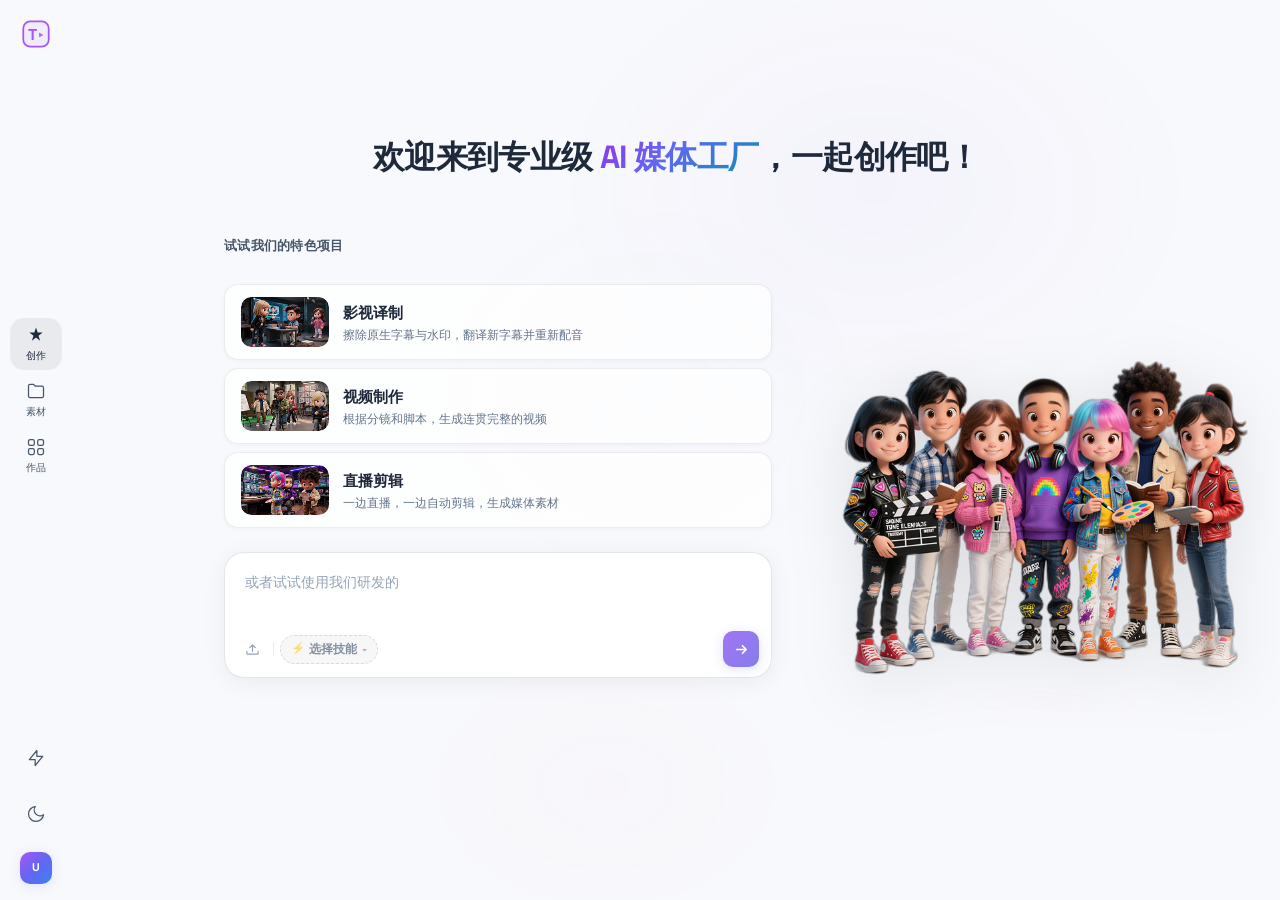
==== app/create.html @ a497aa46 "init: 从 model 仓库封存快照初始化 f1" ====
<!DOCTYPE html>
<html lang="zh-CN" data-theme="light">
<head>
    <meta charset="UTF-8">
    <meta name="viewport" content="width=device-width, initial-scale=1.0">
    <title>创作 — Tideo</title>
    <script>
    // 最早的阻塞脚本：防止主题切换时闪烁
    (function(){
        var t = localStorage.getItem('tideo_theme');
        if (t === 'dark') {
            document.documentElement.removeAttribute('data-theme');
        } else if (t === 'light' || (!t && window.matchMedia && window.matchMedia('(prefers-color-scheme: light)').matches)) {
            document.documentElement.setAttribute('data-theme', 'light');
        } else {
            // 无保存值且系统非亮色 → 暗色
            document.documentElement.removeAttribute('data-theme');
        }
    })();
    </script>
    <link rel="stylesheet" href="style.css">
    <link href="https://fonts.googleapis.com/css2?family=Space+Grotesk:wght@400;500;600;700&family=DM+Sans:wght@300;400;500;600;700&family=Inter:wght@300;400;500;600;700;800;900&family=JetBrains+Mono:wght@400;500&display=swap" rel="stylesheet">
    <style>
    /* ===== 亮色模式全面覆盖 ===== */

    /* ---- 全局基础 ---- */
    [data-theme="light"] body,
    [data-theme="light"] .creator-layout {
        background: #f8f9fc !important;
        color: #1e293b !important;
    }

    /* ---- 侧边栏 ---- */
    [data-theme="light"] .icon-sidebar {
        background: transparent !important;
        border-right: none !important;
        backdrop-filter: none !important;
    }
    [data-theme="light"] .icon-nav-item {
        color: #475569 !important;
    }
    [data-theme="light"] .icon-nav-item:hover {
        color: #1e293b !important;
        background: rgba(0,0,0,0.04) !important;
    }
    [data-theme="light"] .icon-nav-item.active {
        color: #1e293b !important;
        background: rgba(0,0,0,0.06) !important;
    }
    [data-theme="light"] .icon-nav-avatar {
        border-color: rgba(0,0,0,0.1) !important;
    }

    /* ---- 标题 & 文字 ---- */
    [data-theme="light"] .hero-title {
        color: #1e293b !important;
    }
    [data-theme="light"] .skill-list-label {
        color: #475569 !important;
    }
    [data-theme="light"] .skill-item-name {
        color: #1e293b !important;
    }
    [data-theme="light"] .skill-item-desc {
        color: #64748b !important;
    }
    [data-theme="light"] .skill-item-arrow {
        color: #94a3b8 !important;
    }

    /* ---- 技能卡片 ---- */
    [data-theme="light"] .skill-item {
        background: rgba(255,255,255,0.75) !important;
        border-color: rgba(0,0,0,0.07) !important;
        box-shadow: 0 1px 4px rgba(0,0,0,0.04) !important;
    }
    [data-theme="light"] .skill-item:hover {
        background: #fff !important;
        border-color: rgba(0,0,0,0.12) !important;
        box-shadow: 0 4px 16px rgba(0,0,0,0.06) !important;
    }

    /* ---- 输入框 ---- */
    [data-theme="light"] .input-box {
        background: rgba(255,255,255,0.92) !important;
        border-color: rgba(0,0,0,0.1) !important;
        box-shadow: 0 4px 24px rgba(0,0,0,0.06), inset 0 1px 0 rgba(255,255,255,0.8) !important;
    }
    [data-theme="light"] .input-box:focus-within {
        background: #fff !important;
        border-color: rgba(99,102,241,0.4) !important;
    }
    [data-theme="light"] .input-textarea,
    [data-theme="light"] .input-rich {
        color: #1e293b !important;
    }
    [data-theme="light"] .input-textarea::placeholder {
        color: #94a3b8 !important;
    }
    [data-theme="light"] .input-icon-btn {
        color: #94a3b8 !important;
    }
    [data-theme="light"] .input-icon-btn:hover {
        color: #475569 !important;
        background: rgba(0,0,0,0.04) !important;
    }
    [data-theme="light"] .toolbar-divider {
        background: rgba(0,0,0,0.08) !important;
    }

    /* ---- 附件标签 ---- */
    [data-theme="light"] .attach-tag {
        background: rgba(0,0,0,0.03) !important;
        border-color: rgba(0,0,0,0.08) !important;
        color: #475569 !important;
    }
    [data-theme="light"] .attach-tag-meta {
        color: #94a3b8 !important;
    }

    /* ---- 胶囊配置 ---- */
    [data-theme="light"] .cfg-capsule {
        background: rgba(0,0,0,0.03) !important;
        border-color: rgba(0,0,0,0.08) !important;
        color: #64748b !important;
    }
    [data-theme="light"] .cfg-capsule:hover {
        color: #1e293b !important;
        background: rgba(0,0,0,0.05) !important;
        border-color: rgba(0,0,0,0.15) !important;
    }

    /* ---- 下拉菜单 ---- */
    [data-theme="light"] .cfg-dropdown,
    [data-theme="light"] .pd-menu,
    [data-theme="light"] .skill-picker-drop {
        background: rgba(255,255,255,0.97) !important;
        border-color: rgba(0,0,0,0.1) !important;
        box-shadow: 0 8px 28px rgba(0,0,0,0.1) !important;
    }
    [data-theme="light"] .cfg-drop-item,
    [data-theme="light"] .pd-menu-item,
    [data-theme="light"] .skill-picker-item {
        color: #475569 !important;
    }
    [data-theme="light"] .cfg-drop-item:hover,
    [data-theme="light"] .pd-menu-item:hover,
    [data-theme="light"] .skill-picker-item:hover {
        color: #1e293b !important;
        background: rgba(0,0,0,0.04) !important;
    }
    [data-theme="light"] .skill-picker-divider {
        background: rgba(0,0,0,0.06) !important;
    }
    [data-theme="light"] .skill-picker-label {
        color: #94a3b8 !important;
    }

    /* ---- 技能标签占位 ---- */
    [data-theme="light"] .skill-tag--placeholder {
        background: rgba(0,0,0,0.03) !important;
        border-color: rgba(0,0,0,0.12) !important;
        color: #64748b !important;
    }
    [data-theme="light"] .skill-tag--placeholder:hover {
        background: rgba(0,0,0,0.05) !important;
        color: #475569 !important;
    }
    [data-theme="light"] .skill-tag-divider {
        background: rgba(0,0,0,0.08) !important;
    }

    /* ---- 角色热区名牌 ---- */
    [data-theme="light"] .crew-hotspot-label {
        background: rgba(255,255,255,0.95) !important;
        border-color: rgba(0,0,0,0.08) !important;
        box-shadow: 0 6px 20px rgba(0,0,0,0.1) !important;
    }
    [data-theme="light"] .crew-hotspot-name {
        color: #1e293b !important;
    }
    [data-theme="light"] .crew-hotspot-role {
        color: #64748b !important;
    }
    [data-theme="light"] .crew-hotspot:hover {
        background: transparent !important;
        box-shadow: none !important;
    }

    /* ---- 角色详情面板 ---- */
    [data-theme="light"] .char-detail-overlay {
        background: rgba(0,0,0,0.2) !important;
    }
    [data-theme="light"] .char-detail-panel {
        background: rgba(255,255,255,0.98) !important;
        border-color: rgba(0,0,0,0.08) !important;
        box-shadow: 0 32px 80px rgba(0,0,0,0.12) !important;
    }
    [data-theme="light"] .char-detail-name {
        color: #1e293b !important;
    }
    [data-theme="light"] .char-detail-motto {
        color: #64748b !important;
    }
    [data-theme="light"] .char-detail-section-title {
        color: #94a3b8 !important;
    }
    [data-theme="light"] .char-detail-text {
        color: #475569 !important;
    }
    [data-theme="light"] .char-detail-close {
        border-color: rgba(0,0,0,0.08) !important;
        background: rgba(0,0,0,0.04) !important;
        color: #64748b !important;
    }
    [data-theme="light"] .char-detail-close:hover {
        background: rgba(0,0,0,0.08) !important;
        color: #1e293b !important;
    }
    [data-theme="light"] .char-detail-divider {
        background: rgba(0,0,0,0.06) !important;
    }
    [data-theme="light"] .char-detail-avatar {
        border-color: rgba(0,0,0,0.08) !important;
    }
    [data-theme="light"] .char-skill-tag {
        border-color: rgba(0,0,0,0.08) !important;
        background: rgba(0,0,0,0.03) !important;
        color: #475569 !important;
    }

    /* ---- 用户下拉 ---- */
    [data-theme="light"] .user-dropdown {
        background: rgba(255,255,255,0.97) !important;
        border-color: rgba(0,0,0,0.08) !important;
        box-shadow: 0 12px 40px rgba(0,0,0,0.1) !important;
    }
    [data-theme="light"] .user-dropdown-name {
        color: #1e293b !important;
    }
    [data-theme="light"] .user-dropdown-hint {
        color: #94a3b8 !important;
    }
    [data-theme="light"] .user-dropdown-divider {
        background: rgba(0,0,0,0.06) !important;
    }
    [data-theme="light"] .user-dropdown-item {
        color: #64748b !important;
    }
    [data-theme="light"] .user-dropdown-item:hover {
        color: #1e293b !important;
        background: rgba(0,0,0,0.04) !important;
    }

    /* ---- "或者试试" 提示文字 ---- */
    [data-theme="light"] .home-left > div:not(.skill-list):not(.home-input-wrap):not(.skill-list-label) {
        color: #64748b !important;
    }

    /* ---- 滚动条 ---- */
    [data-theme="light"] .home-left::-webkit-scrollbar-thumb {
        background: rgba(0,0,0,0.08) !important;
    }

    /* ---- nudge toast ---- */
    [data-theme="light"] .nudge-toast-text {
        color: #1e293b !important;
    }

    /* ---- 输入框 placeholder ---- */
    [data-theme="light"] .input-rich:empty::before {
        color: #94a3b8 !important;
    }

    /* ---- 选择技能按钮 / 配置胶囊箭头 ---- */
    [data-theme="light"] .cfg-arrow {
        color: #94a3b8 !important;
    }

    /* ---- 底部 "选择技能" 按钮样式 ---- */
    [data-theme="light"] .select-skill-btn,
    [data-theme="light"] [class*="select-skill"] {
        color: #475569 !important;
        border-color: rgba(0,0,0,0.1) !important;
    }
    /* ===== create.html v4 — 居中标题 + 左右布局 ===== */

    .create-home {
        display: flex;
        flex-direction: column;
        min-height: 100vh;
        overflow: hidden;
        position: relative;
    }

    /* 氛围光 */
    .create-home::before {
        content: '';
        position: fixed;
        top: -10%; right: 0%;
        width: 900px; height: 800px;
        background:
            radial-gradient(ellipse 60% 50% at 55% 35%, rgba(124,58,237,0.04) 0%, transparent 60%),
            radial-gradient(ellipse 45% 45% at 30% 60%, rgba(59,130,246,0.03) 0%, transparent 55%);
        pointer-events: none; z-index: 0;
    }
    .create-home::after {
        content: '';
        position: fixed;
        bottom: -15%; left: 20%;
        width: 700px; height: 500px;
        background: radial-gradient(ellipse 50% 50% at 50% 50%, rgba(236,72,153,0.02) 0%, transparent 55%);
        pointer-events: none; z-index: 0;
    }

    /* ==================== 顶部居中标题 ==================== */
    .home-hero-top {
        text-align: center;
        padding: 0 40px;
        position: relative;
        z-index: 1;
        display: flex;
        align-items: flex-end;
        flex: 0.65;
        max-width: 1200px;
        margin: 0 auto;
        width: 100%;
    }
    .hero-title {
        font-size: 2rem;
        font-weight: 800;
        color: var(--text-primary);
        line-height: 1.35;
        letter-spacing: -0.02em;
        margin-bottom: 48px;
        width: 100%;
    }
    .hero-title .gradient-word {
        background: linear-gradient(135deg, #c084fc 0%, #818cf8 40%, #22d3ee 100%);
        -webkit-background-clip: text;
        -webkit-text-fill-color: transparent;
        background-clip: text;
    }

    /* ==================== 下方左右分栏 ==================== */
    .home-body {
        display: flex;
        flex-shrink: 0;
        min-height: 0;
        position: relative;
        z-index: 1;
        align-items: center;
        max-width: 1200px;
        margin: 0 auto;
        width: 100%;
    }

    /* ==================== 左侧 ==================== */
    .home-left {
        width: 720px;
        height: 550px;
        flex-shrink: 0;
        display: flex;
        flex-direction: column;
        align-self: center;
        gap: 16px;
        padding: 8px 24px 0 148px;
        position: relative;
        z-index: 2;
        overflow: visible;
    }
    .home-left::-webkit-scrollbar { width: 3px; }
    .home-left::-webkit-scrollbar-thumb { background: rgba(255,255,255,0.04); border-radius: 2px; }

    .skill-list-label {
        font-size: 0.82rem;
        font-weight: 600;
        color: var(--text-secondary);
        margin-bottom: 12px;
        letter-spacing: 0.02em;
    }

    .skill-list {
        display: flex;
        flex-direction: column;
        gap: 8px;
        margin-bottom: 0;
    }

    .skill-item {
        display: flex;
        align-items: center;
        gap: 14px;
        padding: 12px 16px;
        border-radius: 14px;
        background: rgba(255,255,255,0.02);
        border: 1px solid rgba(255,255,255,0.06);
        cursor: pointer;
        transition: all 0.3s cubic-bezier(.4,0,.2,1);
        position: relative;
        overflow: hidden;
    }
    .skill-item::before {
        content: '';
        position: absolute; inset: 0;
        opacity: 0; transition: opacity 0.3s;
        pointer-events: none;
    }
    .skill-item--translate::before { background: radial-gradient(ellipse 80% 70% at 0% 50%, rgba(16,185,129,0.06) 0%, transparent 70%); }
    .skill-item--livestream::before { background: radial-gradient(ellipse 80% 70% at 0% 50%, rgba(249,115,22,0.06) 0%, transparent 70%); }
    .skill-item--generate::before { background: radial-gradient(ellipse 80% 70% at 0% 50%, rgba(168,85,247,0.06) 0%, transparent 70%); }
    .skill-item:hover::before { opacity: 1; }
    .skill-item:hover {
        border-color: rgba(255,255,255,0.12);
        transform: translateX(3px);
        box-shadow: 0 2px 16px rgba(0,0,0,0.12);
    }
    .skill-item--translate:hover { border-color: rgba(16,185,129,0.2); }
    .skill-item--livestream:hover { border-color: rgba(249,115,22,0.2); }
    .skill-item--generate:hover { border-color: rgba(168,85,247,0.2); }
    .skill-item.active { border-color: rgba(99,102,241,0.25); background: rgba(255,255,255,0.04); }
    .skill-item--translate.active { border-color: rgba(16,185,129,0.3); background: rgba(16,185,129,0.03); }
    .skill-item--livestream.active { border-color: rgba(249,115,22,0.3); background: rgba(249,115,22,0.03); }
    .skill-item--generate.active { border-color: rgba(168,85,247,0.3); background: rgba(168,85,247,0.03); }

    .skill-icon-box {
        width: 88px; height: 50px;
        border-radius: 10px;
        display: flex; align-items: center; justify-content: center;
        flex-shrink: 0;
        overflow: hidden;
        position: relative;
    }
    .skill-icon-box img {
        width: 100%; height: 100%;
        object-fit: cover;
        border-radius: 10px;
        transition: transform 0.4s cubic-bezier(.4,0,.2,1);
    }
    .skill-item:hover .skill-icon-box img { transform: scale(1.05); }
    .skill-item--translate .skill-icon-box { background: rgba(16,185,129,0.1); }
    .skill-item--generate .skill-icon-box { background: rgba(168,85,247,0.1); }
    .skill-item--livestream .skill-icon-box { background: rgba(249,115,22,0.1); }

    .skill-item-info { flex: 1; min-width: 0; }
    .skill-item-name {
        font-size: 0.95rem;
        font-weight: 700;
        color: var(--text-primary);
        margin-bottom: 3px;
    }
    .skill-item-desc {
        font-size: 0.72rem;
        color: var(--text-muted);
        line-height: 1.4;
    }
    .skill-item-arrow {
        flex-shrink: 0;
        color: var(--text-faint);
        opacity: 0;
        transform: translateX(-4px);
        transition: all 0.25s;
    }
    .skill-item:hover .skill-item-arrow { opacity: 0.5; transform: translateX(0); }

    /* 输入区域 */
    .home-input-wrap {
        width: 100%;
        margin-top: 8px;
    }

    .input-box {
        background: rgba(255,255,255,0.035);
        border: 1.5px solid rgba(255,255,255,0.10);
        border-radius: 20px;
        transition: all 0.35s;
        position: relative;
        box-shadow: 0 6px 32px rgba(0,0,0,0.18), inset 0 1px 0 rgba(255,255,255,0.05);
    }
    .input-box::before {
        content: '';
        position: absolute;
        top: -1px; left: 15%; right: 15%;
        height: 1px;
        background: linear-gradient(90deg, transparent, rgba(99,102,241,0.3), transparent);
        opacity: 0; transition: opacity 0.4s;
        pointer-events: none; z-index: 2;
    }
    .input-box:focus-within::before { opacity: 1; }
    .input-box:focus-within {
        border-color: rgba(99,102,241,0.25);
        box-shadow: 0 0 0 3px rgba(99,102,241,0.04), 0 8px 32px rgba(99,102,241,0.06);
        background: rgba(255,255,255,0.035);
    }

    .attach-bar { padding: 10px 14px 0; }
    .attach-bar:empty { display: none; }
    .attach-tag {
        display: inline-flex; align-items: center; gap: 6px;
        padding: 5px 10px;
        background: rgba(255,255,255,0.04);
        border: 1px solid rgba(255,255,255,0.08);
        border-radius: 8px;
        font-size: 0.75rem; color: var(--text-secondary);
    }
    .attach-tag-icon { flex-shrink: 0; font-size: 0.8rem; }
    .attach-tag-name { font-weight: 500; white-space: nowrap; overflow: hidden; text-overflow: ellipsis; max-width: 140px; }
    .attach-tag-meta { font-size: 0.62rem; color: var(--text-faint); font-family: 'JetBrains Mono', monospace; }
    .attach-tag-remove {
        display: flex; align-items: center; justify-content: center;
        width: 16px; height: 16px; border-radius: 4px;
        border: none; background: none; color: var(--text-faint); cursor: pointer; transition: all 0.15s;
    }
    .attach-tag-remove:hover { color: #ef4444; background: rgba(239,68,68,0.1); }
    .attach-guide {
        display: flex; align-items: center; gap: 8px;
        padding: 7px 12px; border-radius: 10px;
        font-size: 0.75rem; font-weight: 500;
        cursor: pointer; transition: all 0.2s;
        animation: guideSlideIn 0.35s cubic-bezier(.4,0,.2,1);
        border: 1.5px dashed; user-select: none;
    }
    @keyframes guideSlideIn {
        0% { opacity: 0; transform: translateY(-4px) scale(0.97); }
        100% { opacity: 1; transform: translateY(0) scale(1); }
    }
    .attach-guide-icon { font-size: 0.85rem; }
    .attach-guide-text { line-height: 1; }
    .attach-guide-arrow { margin-left: auto; opacity: 0.4; font-size: 0.6rem; transition: transform 0.2s, opacity 0.2s; }
    .attach-guide:hover .attach-guide-arrow { opacity: 0.7; transform: translateX(2px); }
    .attach-guide--translate { background: rgba(16,185,129,0.06); border-color: rgba(16,185,129,0.25); color: #34d399; }
    .attach-guide--translate:hover { background: rgba(16,185,129,0.12); }
    .attach-guide--livestream { background: rgba(249,115,22,0.06); border-color: rgba(249,115,22,0.25); color: #fb923c; }
    .attach-guide--livestream:hover { background: rgba(249,115,22,0.12); }

    .input-textarea {
        width: 100%;
        min-height: 72px; max-height: 140px;
        padding: 16px 20px 8px;
        background: transparent; border: none;
        color: var(--text-primary);
        font-size: 0.9rem; font-family: inherit;
        outline: none; resize: none; line-height: 1.6;
    }
    .input-textarea::placeholder { color: var(--text-faint); }

    /* contenteditable 富文本输入区 */
    .input-rich {
        width: 100%;
        min-height: 72px; max-height: 140px;
        padding: 16px 20px 8px;
        background: transparent; border: none;
        color: var(--text-primary);
        font-size: 0.9rem; font-family: inherit;
        outline: none; line-height: 1.85;
        overflow-y: auto; overflow-x: hidden;
        white-space: pre-wrap; word-break: break-word;
        cursor: text;
    }
    .input-rich:empty::before {
        content: attr(data-placeholder);
        color: var(--text-faint);
        pointer-events: none;
    }
    /* 模板已渲染时隐藏 placeholder */
    .input-rich.has-template:empty::before { content: none; }

    /* 内联下拉胶囊 */
    .prompt-drop {
        display: inline-flex; align-items: center; gap: 3px;
        padding: 2px 10px; margin: 0 2px;
        font-size: 0.85rem; font-weight: 600;
        color: #c4b5fd; background: rgba(139,92,246,0.14);
        border: 1px solid rgba(139,92,246,0.25);
        border-radius: 100px; cursor: pointer;
        user-select: none; vertical-align: baseline;
        transition: all 0.2s; position: relative;
        line-height: 1.6;
        font-family: inherit;
    }
    .prompt-drop:hover {
        background: rgba(139,92,246,0.22);
        border-color: rgba(139,92,246,0.4);
        color: #ddd6fe;
    }
    .prompt-drop .pd-arrow {
        font-size: 0.5rem; opacity: 0.6;
        transition: transform 0.2s;
    }
    .prompt-drop.open .pd-arrow { transform: rotate(180deg); }

    /* ---- 可编辑占位符块 ---- */
    .prompt-editable {
        display: inline-block; min-width: 80px; max-width: 260px;
        padding: 2px 8px; margin: 0 2px;
        border-bottom: 1.5px dashed rgba(255,255,255,0.25);
        color: var(--text-primary, #fff); font-weight: 500;
        outline: none; transition: border-color 0.2s;
    }
    .prompt-editable:empty::before {
        content: attr(data-placeholder);
        color: rgba(255,255,255,0.3); font-weight: 400; pointer-events: none;
    }
    .prompt-editable:focus { border-bottom-color: rgba(168,85,247,0.6); }
    .prompt-editable[data-theme="translate"]:focus { border-bottom-color: rgba(16,185,129,0.6); }
    .prompt-editable[data-theme="livestream"]:focus { border-bottom-color: rgba(249,115,22,0.6); }
    .prompt-editable[data-theme="generate"]:focus { border-bottom-color: rgba(168,85,247,0.6); }
    [data-theme="light"] .prompt-editable { border-bottom-color: rgba(0,0,0,0.15); color: var(--text-primary); }
    [data-theme="light"] .prompt-editable:empty::before { color: rgba(0,0,0,0.3); }
    [data-theme="light"] .prompt-editable:focus { border-bottom-color: rgba(168,85,247,0.5); }
    [data-theme="light"] .prompt-editable[data-theme="translate"]:focus { border-bottom-color: rgba(16,185,129,0.5); }
    [data-theme="light"] .prompt-editable[data-theme="generate"]:focus { border-bottom-color: rgba(168,85,247,0.5); }

    /* 按 skill 主题色区分 */
    .prompt-drop[data-theme="translate"] { color: #6ee7b7; background: rgba(16,185,129,0.14); border-color: rgba(16,185,129,0.3); }
    .prompt-drop[data-theme="translate"]:hover { background: rgba(16,185,129,0.22); border-color: rgba(16,185,129,0.45); color: #a7f3d0; }
    .prompt-drop[data-theme="livestream"] { color: #fdba74; background: rgba(249,115,22,0.14); border-color: rgba(249,115,22,0.3); }
    .prompt-drop[data-theme="livestream"]:hover { background: rgba(249,115,22,0.22); border-color: rgba(249,115,22,0.45); color: #fed7aa; }
    .prompt-drop[data-theme="generate"] { color: #d8b4fe; background: rgba(168,85,247,0.14); border-color: rgba(168,85,247,0.3); }
    .prompt-drop[data-theme="generate"]:hover { background: rgba(168,85,247,0.22); border-color: rgba(168,85,247,0.45); color: #e9d5ff; }
    .prompt-drop[data-theme="erase"] { color: #67e8f9; background: rgba(6,182,212,0.14); border-color: rgba(6,182,212,0.3); }
    .prompt-drop[data-theme="erase"]:hover { background: rgba(6,182,212,0.22); border-color: rgba(6,182,212,0.45); color: #a5f3fc; }
    .prompt-drop[data-theme="subtitle"] { color: #7dd3fc; background: rgba(56,189,248,0.14); border-color: rgba(56,189,248,0.3); }
    .prompt-drop[data-theme="subtitle"]:hover { background: rgba(56,189,248,0.22); border-color: rgba(56,189,248,0.45); color: #bae6fd; }
    .prompt-drop[data-theme="voiceover"] { color: #a5b4fc; background: rgba(99,102,241,0.14); border-color: rgba(99,102,241,0.3); }
    .prompt-drop[data-theme="voiceover"]:hover { background: rgba(99,102,241,0.22); border-color: rgba(99,102,241,0.45); color: #c7d2fe; }

    /* 内联下拉菜单 — fixed 定位，不受父级 overflow 裁剪 */
    .pd-menu {
        position: fixed;
        min-width: 100px; background: rgba(15,15,26,0.96);
        backdrop-filter: blur(20px); border: 1px solid rgba(255,255,255,0.1);
        border-radius: 10px; padding: 4px;
        box-shadow: 0 8px 28px rgba(0,0,0,0.45);
        z-index: 9999; opacity: 0; visibility: hidden;
        transition: all 0.2s cubic-bezier(.4,0,.2,1);
        white-space: nowrap;
    }
    .pd-menu.show { opacity: 1; visibility: visible; }
    .pd-menu-item {
        display: block; width: 100%; padding: 5px 12px;
        font-size: 0.72rem; font-weight: 500; color: var(--text-muted);
        background: none; border: none; border-radius: 6px;
        cursor: pointer; transition: all 0.12s; text-align: left;
        font-family: inherit;
    }
    .pd-menu-item:hover { color: var(--text-primary); background: rgba(255,255,255,0.06); }
    .pd-menu-item.selected { color: #a78bfa; background: rgba(99,102,241,0.08); }

    .input-toolbar {
        display: flex; align-items: center; gap: 4px;
        padding: 6px 12px 10px;
    }
    .input-left { display: flex; align-items: center; gap: 2px; flex-shrink: 0; }
    .toolbar-divider { width: 1px; height: 14px; background: rgba(255,255,255,0.08); flex-shrink: 0; }
    .toolbar-center { flex: 1; min-width: 0; }
    .input-submit-wrap { flex-shrink: 0; margin-left: auto; }
    .input-icon-btn {
        display: flex; align-items: center; justify-content: center;
        width: 30px; height: 30px; border-radius: 8px;
        border: none; background: transparent;
        color: var(--text-faint); cursor: pointer; transition: all 0.2s;
    }
    .input-icon-btn:hover { color: var(--text-secondary); background: rgba(255,255,255,0.06); }
    .input-submit-btn {
        display: flex; align-items: center; justify-content: center;
        width: 36px; height: 36px; margin-left: auto;
        border-radius: 10px; border: none;
        background: linear-gradient(135deg, rgba(124,58,237,0.7), rgba(79,70,229,0.7));
        color: #fff; cursor: pointer; transition: all 0.3s cubic-bezier(.4,0,.2,1);
    }
    .input-submit-btn:hover {
        background: linear-gradient(135deg, rgba(124,58,237,0.9), rgba(79,70,229,0.9));
        transform: translateY(-1px);
        box-shadow: 0 4px 16px rgba(124,58,237,0.3);
    }
    .input-submit-btn:disabled { opacity: 0.3; cursor: not-allowed; transform: none !important; }

    /* Config capsules */
    .config-bar { display: flex; flex-wrap: nowrap; align-items: center; gap: 4px; position: relative; overflow: visible; }
    .config-bar:empty { display: none; }
    .cfg-capsule {
        position: relative; display: inline-flex; align-items: center; gap: 3px;
        padding: 3px 8px; font-size: 0.65rem; font-weight: 500;
        color: var(--text-muted); background: rgba(255,255,255,0.04);
        border: 1px solid rgba(255,255,255,0.07); border-radius: 100px;
        cursor: pointer; transition: all 0.2s; font-family: inherit; user-select: none;
    }
    .cfg-capsule:hover { color: var(--text-primary); border-color: rgba(255,255,255,0.16); background: rgba(255,255,255,0.06); }
    .cfg-capsule.modified { border-color: rgba(99,102,241,0.3); color: var(--text-primary); background: rgba(99,102,241,0.06); }
    .cfg-capsule.modified[data-theme="translate"] { border-color: rgba(16,185,129,0.3); background: rgba(16,185,129,0.06); color: #34d399; }
    .cfg-capsule.modified[data-theme="livestream"] { border-color: rgba(249,115,22,0.3); background: rgba(249,115,22,0.06); color: #fb923c; }
    .cfg-capsule.modified[data-theme="generate"] { border-color: rgba(168,85,247,0.3); background: rgba(168,85,247,0.06); color: #c084fc; }
    .cfg-value { font-weight: 600; }
    .cfg-arrow { font-size: 0.45rem; opacity: 0.45; transition: transform 0.2s; }
    .cfg-capsule.open .cfg-arrow { transform: rotate(180deg); }
    .cfg-dropdown {
        position: absolute; bottom: calc(100% + 5px); left: 50%; transform: translateX(-50%);
        min-width: 90px; background: rgba(15,15,26,0.96);
        backdrop-filter: blur(20px); border: 1px solid rgba(255,255,255,0.1);
        border-radius: 10px; padding: 4px;
        box-shadow: 0 8px 28px rgba(0,0,0,0.4); z-index: 100;
        opacity: 0; visibility: hidden; transition: all 0.2s cubic-bezier(.4,0,.2,1);
    }
    .cfg-dropdown.show { opacity: 1; visibility: visible; transform: translateX(-50%) translateY(0); }
    .cfg-drop-item {
        display: block; width: 100%; padding: 5px 10px;
        font-size: 0.65rem; font-weight: 500; color: var(--text-muted);
        background: none; border: none; border-radius: 6px;
        cursor: pointer; transition: all 0.12s; text-align: left;
        white-space: nowrap; font-family: inherit;
    }
    .cfg-drop-item:hover { color: var(--text-primary); background: rgba(255,255,255,0.06); }
    .cfg-drop-item.selected { color: #a78bfa; background: rgba(99,102,241,0.08); }

    .skill-tag {
        display: inline-flex; align-items: center; gap: 4px;
        padding: 4px 10px; font-size: 0.72rem; font-weight: 600;
        border-radius: 100px; cursor: pointer; transition: all 0.25s;
        white-space: nowrap; user-select: none; flex-shrink: 0;
    }
    .skill-tag-icon { font-size: 0.78rem; }
    .skill-tag-name { line-height: 1; }
    .skill-tag-action {
        display: inline-flex; align-items: center; justify-content: center;
        width: 14px; height: 14px; border-radius: 50%;
        font-size: 0.55rem; border: none; background: transparent;
        color: inherit; cursor: pointer; transition: all 0.15s;
        padding: 0; opacity: 0.7;
    }
    .skill-tag-action:hover { opacity: 1; transform: scale(1.15); }
    .skill-tag--confirmed.skill-tag--translate { background: rgba(16,185,129,0.14); color: #34d399; border: 1px solid rgba(16,185,129,0.3); }
    .skill-tag--confirmed.skill-tag--livestream { background: rgba(249,115,22,0.14); color: #fb923c; border: 1px solid rgba(249,115,22,0.3); }
    .skill-tag--confirmed.skill-tag--generate { background: rgba(168,85,247,0.14); color: #c084fc; border: 1px solid rgba(168,85,247,0.3); }
    .skill-tag--confirmed.skill-tag--erase { background: rgba(6,182,212,0.14); color: #22d3ee; border: 1px solid rgba(6,182,212,0.3); }
    .skill-tag--confirmed.skill-tag--subtitle { background: rgba(56,189,248,0.14); color: #38bdf8; border: 1px solid rgba(56,189,248,0.3); }
    .skill-tag--confirmed.skill-tag--voiceover { background: rgba(99,102,241,0.14); color: #818cf8; border: 1px solid rgba(99,102,241,0.3); }
    .skill-tag--pending { border-style: dashed !important; opacity: 0.85; }
    .skill-tag--pending.skill-tag--translate { background: rgba(16,185,129,0.08); color: #34d399; border: 1.5px dashed rgba(16,185,129,0.35); }
    .skill-tag--pending.skill-tag--livestream { background: rgba(249,115,22,0.08); color: #fb923c; border: 1.5px dashed rgba(249,115,22,0.35); }
    .skill-tag--pending.skill-tag--generate { background: rgba(168,85,247,0.08); color: #c084fc; border: 1.5px dashed rgba(168,85,247,0.35); }
    .skill-tag--pending.skill-tag--erase { background: rgba(6,182,212,0.08); color: #22d3ee; border: 1.5px dashed rgba(6,182,212,0.35); }
    .skill-tag--pending.skill-tag--subtitle { background: rgba(56,189,248,0.08); color: #38bdf8; border: 1.5px dashed rgba(56,189,248,0.35); }
    .skill-tag--pending.skill-tag--voiceover { background: rgba(99,102,241,0.08); color: #818cf8; border: 1.5px dashed rgba(99,102,241,0.35); }
    .skill-tag--placeholder {
        background: rgba(255,255,255,0.04); color: var(--text-faint);
        border: 1.5px dashed rgba(255,255,255,0.12); position: relative;
    }
    .skill-tag--placeholder:hover { background: rgba(255,255,255,0.07); color: var(--text-secondary); border-color: rgba(255,255,255,0.2); }
    .skill-tag--placeholder .skill-tag-icon { font-size: 0.72rem; opacity: 0.6; }
    .skill-tag--placeholder .skill-tag-name { opacity: 0.8; }
    .skill-tag--placeholder .skill-tag-arrow { font-size: 0.6rem; opacity: 0.5; transition: transform 0.2s; margin-left: 1px; }
    .skill-tag--placeholder:hover .skill-tag-arrow { transform: translateY(1px); opacity: 0.8; }
    /* 选择技能下拉 */
    .skill-picker-drop {
        display: none; position: absolute; bottom: calc(100% + 6px); left: 0;
        background: #1e1e2a; border: 1px solid rgba(255,255,255,0.1); border-radius: 10px;
        padding: 4px; min-width: 140px; z-index: 100;
        box-shadow: 0 8px 24px rgba(0,0,0,0.4);
    }
    .skill-picker-drop.show { display: block; }
    .skill-picker-item {
        display: flex; align-items: center; gap: 6px; padding: 7px 10px;
        border-radius: 7px; cursor: pointer; font-size: 0.72rem; color: var(--text-secondary);
        border: none; background: none; width: 100%; text-align: left; transition: all 0.15s;
    }
    .skill-picker-item:hover { background: rgba(255,255,255,0.06); color: var(--text-primary); }
    .skill-picker-item-icon { font-size: 0.82rem; }
    .skill-picker-divider { height: 1px; background: rgba(255,255,255,0.06); margin: 4px 8px; }
    .skill-picker-label { padding: 4px 10px 2px; font-size: 0.58rem; font-weight: 600; color: var(--text-faint); text-transform: uppercase; letter-spacing: 0.05em; }
    .skill-tag-divider { width: 1px; height: 14px; background: rgba(255,255,255,0.08); flex-shrink: 0; }

    .nudge-toast {
        position: absolute; bottom: calc(100% + 10px); left: 50%;
        transform: translateX(-50%) translateY(8px);
        padding: 8px 16px; border-radius: 12px; font-size: 0.75rem; font-weight: 500;
        color: #fff; white-space: nowrap; pointer-events: none;
        opacity: 0; transition: all 0.35s cubic-bezier(.4,0,.2,1);
        z-index: 50; display: flex; align-items: center; gap: 8px;
        box-shadow: 0 8px 28px rgba(0,0,0,0.3);
    }
    .nudge-toast.show { opacity: 1; transform: translateX(-50%) translateY(0); pointer-events: auto; }
    .nudge-toast--translate { background: rgba(16,185,129,0.15); border: 1px solid rgba(16,185,129,0.3); backdrop-filter: blur(16px); }
    .nudge-toast--livestream { background: rgba(249,115,22,0.15); border: 1px solid rgba(249,115,22,0.3); backdrop-filter: blur(16px); }
    .nudge-toast-icon { font-size: 0.9rem; }
    .nudge-toast-text { color: rgba(255,255,255,0.9); }
    .nudge-toast-btn {
        padding: 3px 10px; border-radius: 6px; border: none;
        font-size: 0.68rem; font-weight: 600; cursor: pointer; transition: all 0.2s;
    }
    .nudge-toast--translate .nudge-toast-btn { background: rgba(16,185,129,0.25); color: #34d399; }
    .nudge-toast--livestream .nudge-toast-btn { background: rgba(249,115,22,0.25); color: #fb923c; }
    .input-box.shake { animation: inputShake 0.45s cubic-bezier(.36,.07,.19,.97); }
    @keyframes inputShake {
        0%,100% { transform: translateX(0); }
        20% { transform: translateX(-5px); } 40% { transform: translateX(5px); }
        60% { transform: translateX(-3px); } 80% { transform: translateX(3px); }
    }

    /* ==================== 右侧：角色群像展示 ==================== */
    .home-right {
        flex: 1;
        min-width: 0;
        display: flex;
        flex-direction: column;
        align-items: center;
        justify-content: center;
        position: relative;
        z-index: 1;
        overflow: visible;
        padding: 0 24px 0 32px;
    }

    /* 合影容器 */
    .crew-group-photo {
        position: relative;
        z-index: 2;
        max-width: 456px;
        width: 100%;
        aspect-ratio: 1 / 1;
    }
    .crew-photo-img {
        width: 100%;
        height: 100%;
        object-fit: contain;
        object-position: center bottom;
        display: block;
        filter: drop-shadow(0 12px 32px rgba(0,0,0,0.25));
        transition: filter 0.4s, opacity 0.4s ease;
    }
    .crew-photo-skill,
    .crew-photo-translate,
    .crew-photo-solo {
        position: absolute;
        top: 0; left: 0;
        opacity: 0;
    }
    .crew-group-photo.skill-active .crew-photo-default { opacity: 0; }
    .crew-group-photo.skill-active .crew-photo-skill { display: block !important; opacity: 1; }
    /* 选中影视译制时 → 显示4人译制配图，隐藏通用合影 */
    .crew-group-photo.skill-translate { max-width: 380px; }
    .crew-group-photo.skill-translate .crew-photo-skill { opacity: 0 !important; }
    .crew-group-photo.skill-translate .crew-photo-translate { display: block !important; opacity: 1 !important; }
    /* 选中影视译制时：隐藏 7 人热区，显示 4 人热区 */
    .crew-group-photo.skill-translate .crew-hotspot-7 { display: none !important; }
    .crew-hotspot-4 { display: none; }
    .crew-group-photo.skill-translate .crew-hotspot-4 { display: block !important; }
    /* 选中子技能（单人模式）→ 显示对应角色 3D 图，隐藏其余 */
    .crew-group-photo.skill-solo { max-width: 300px; }
    .crew-group-photo.skill-solo .crew-photo-skill { opacity: 0 !important; }
    .crew-group-photo.skill-solo .crew-hotspot-7,
    .crew-group-photo.skill-solo .crew-hotspot-4 { display: none !important; }
    .crew-group-photo.skill-erase .crew-photo-erase { display: block !important; opacity: 1 !important; }
    .crew-group-photo.skill-subtitle .crew-photo-subtitle { display: block !important; opacity: 1 !important; }
    .crew-group-photo.skill-voiceover .crew-photo-voiceover { display: block !important; opacity: 1 !important; }
    .crew-group-photo:hover .crew-photo-img {
        filter: drop-shadow(0 16px 40px rgba(0,0,0,0.35));
    }

    /* 底部地面光影（极淡） */
    .crew-group-photo::after {
        content: '';
        position: absolute;
        bottom: -4px; left: 15%; right: 15%;
        height: 30px;
        background: radial-gradient(ellipse at center, rgba(124,58,237,0.05) 0%, transparent 70%);
        pointer-events: none;
        filter: blur(10px);
    }

    /* 角色热区 */
    .crew-hotspot {
        position: absolute;
        cursor: pointer;
        border-radius: 8px;
        transition: all 0.3s cubic-bezier(.4,0,.2,1);
        z-index: 3;
    }
    .crew-hotspot:hover {
        background: transparent;
        box-shadow: none;
    }
    .crew-hotspot:active {
        background: transparent;
    }

    /* 热区浮动名牌 */
    .crew-hotspot-label {
        position: absolute;
        bottom: -2px; left: 50%;
        transform: translateX(-50%) translateY(100%);
        background: rgba(15,15,26,0.92);
        backdrop-filter: blur(16px);
        border: 1px solid rgba(255,255,255,0.1);
        border-radius: 8px;
        padding: 5px 12px;
        white-space: nowrap;
        opacity: 0;
        pointer-events: none;
        transition: all 0.25s cubic-bezier(.4,0,.2,1);
        z-index: 20;
        box-shadow: 0 6px 20px rgba(0,0,0,0.3);
        text-align: center;
    }
    .crew-hotspot:hover .crew-hotspot-label {
        opacity: 1;
        transform: translateX(-50%) translateY(calc(100% + 4px));
    }
    .crew-hotspot-name {
        font-size: 0.72rem;
        font-weight: 700;
        color: var(--text-primary);
        display: block;
    }
    .crew-hotspot-role {
        font-size: 0.58rem;
        color: var(--text-muted);
        display: block;
        margin-top: 1px;
    }

    /* ===== 角色详情面板 ===== */
    .char-detail-overlay {
        position: fixed; inset: 0;
        background: rgba(0,0,0,0.6);
        backdrop-filter: blur(8px);
        z-index: 200;
        opacity: 0; pointer-events: none;
        transition: opacity 0.3s;
    }
    .char-detail-overlay.show { opacity: 1; pointer-events: auto; }

    .char-detail-panel {
        position: fixed;
        top: 50%; left: 50%;
        transform: translate(-50%, -50%) scale(0.92);
        width: min(480px, 90vw);
        max-height: 80vh;
        background: rgba(15,15,26,0.97);
        backdrop-filter: blur(28px);
        border: 1px solid rgba(255,255,255,0.1);
        border-radius: 24px;
        z-index: 201;
        opacity: 0; pointer-events: none;
        transition: all 0.35s cubic-bezier(.4,0,.2,1);
        box-shadow: 0 32px 80px rgba(0,0,0,0.6);
        overflow: hidden;
    }
    .char-detail-panel.show {
        opacity: 1; pointer-events: auto;
        transform: translate(-50%, -50%) scale(1);
    }

    .char-detail-close {
        position: absolute;
        top: 16px; right: 16px;
        width: 32px; height: 32px;
        border-radius: 50%;
        border: 1px solid rgba(255,255,255,0.1);
        background: rgba(255,255,255,0.06);
        color: var(--text-muted);
        display: flex; align-items: center; justify-content: center;
        cursor: pointer; transition: all 0.2s; z-index: 5;
    }
    .char-detail-close:hover { background: rgba(255,255,255,0.12); color: var(--text-primary); }

    .char-detail-hero {
        display: flex;
        align-items: center;
        gap: 20px;
        padding: 28px 28px 0;
    }
    .char-detail-avatar {
        width: 80px; height: 80px;
        border-radius: 16px;
        overflow: hidden;
        flex-shrink: 0;
        border: 2px solid rgba(255,255,255,0.1);
        background: rgba(255,255,255,0.02);
    }
    .char-detail-avatar img {
        width: 100%; height: 100%;
        object-fit: cover;
    }
    .char-detail-meta { flex: 1; min-width: 0; }
    .char-detail-name {
        font-size: 1.15rem;
        font-weight: 800;
        color: var(--text-primary);
        margin-bottom: 4px;
    }
    .char-detail-title {
        font-size: 0.72rem;
        font-weight: 600;
        margin-bottom: 6px;
    }
    .char-detail-title--director { color: #3b82f6; }
    .char-detail-title--postprod { color: #a855f7; }
    .char-detail-title--translator { color: #6366f1; }
    .char-detail-title--voice { color: #ec4899; }
    .char-detail-title--producer { color: #ef4444; }
    .char-detail-title--screenwriter { color: #f59e0b; }
    .char-detail-title--artdirector { color: #06b6d4; }
    .char-detail-motto {
        font-size: 0.7rem;
        color: var(--text-muted);
        font-style: italic;
        line-height: 1.5;
    }

    .char-detail-divider {
        height: 1px;
        background: rgba(255,255,255,0.06);
        margin: 16px 28px 0;
    }

    .char-detail-body {
        padding: 16px 28px 28px;
        overflow-y: auto;
        max-height: 40vh;
    }
    .char-detail-body::-webkit-scrollbar { width: 3px; }
    .char-detail-body::-webkit-scrollbar-thumb { background: rgba(255,255,255,0.06); border-radius: 2px; }

    .char-detail-section { margin-bottom: 14px; }
    .char-detail-section:last-child { margin-bottom: 0; }
    .char-detail-section-title {
        font-size: 0.65rem;
        font-weight: 600;
        color: var(--text-faint);
        margin-bottom: 6px;
        text-transform: uppercase;
        letter-spacing: 0.05em;
    }
    .char-detail-text {
        font-size: 0.78rem;
        color: var(--text-secondary);
        line-height: 1.7;
    }
    .char-detail-skills {
        display: flex;
        flex-wrap: wrap;
        gap: 6px;
    }
    .char-skill-tag {
        padding: 4px 10px;
        border-radius: 100px;
        font-size: 0.65rem;
        font-weight: 600;
        border: 1px solid rgba(255,255,255,0.08);
        background: rgba(255,255,255,0.03);
        color: var(--text-muted);
    }

    /* ===== 用户下拉菜单 ===== */
    .user-dropdown {
        position: absolute; bottom: 0; left: calc(100% + 10px);
        width: 200px; background: rgba(15,15,26,0.95);
        backdrop-filter: blur(24px); border: 1px solid rgba(255,255,255,0.1);
        border-radius: 12px; padding: 8px;
        box-shadow: 0 12px 40px rgba(0,0,0,0.4);
        opacity: 0; visibility: hidden; transform: translateY(6px);
        transition: all 0.2s; z-index: 200;
    }
    .user-dropdown.show { opacity: 1; visibility: visible; transform: translateY(0); }
    .user-dropdown-header { display: flex; align-items: center; gap: 10px; padding: 8px 8px 10px; }
    .user-dropdown-avatar {
        width: 32px; height: 32px; border-radius: 8px;
        background: linear-gradient(135deg, #a855f7, #6366f1, #3b82f6, #06b6d4);
        display: flex; align-items: center; justify-content: center;
        font-size: 0.75rem; font-weight: 700; color: #fff;
    }
    .user-dropdown-info { min-width: 0; }
    .user-dropdown-name { font-size: 0.78rem; font-weight: 600; color: var(--text-primary); white-space: nowrap; overflow: hidden; text-overflow: ellipsis; }
    .user-dropdown-hint { font-size: 0.65rem; color: var(--text-faint); }
    .user-dropdown-divider { height: 1px; background: rgba(255,255,255,0.06); margin: 4px 0; }
    .user-dropdown-item {
        display: flex; align-items: center; gap: 8px;
        padding: 8px 10px; font-size: 0.75rem; font-weight: 500;
        color: var(--text-muted); border-radius: 8px; text-decoration: none;
        transition: all 0.15s; cursor: pointer;
    }
    .user-dropdown-item:hover { color: var(--text-primary); background: rgba(255,255,255,0.05); }
    .user-dropdown-logout:hover { color: #ef4444; background: rgba(239,68,68,0.08); }

    /* ===== 响应式 ===== */
    @media (max-width: 1200px) {
        .home-left { width: 600px; padding: 0 20px 32px 96px; }
        .crew-group-photo { max-width: 380px; }
        .hero-title { font-size: 1.7rem; }
    }
    @media (max-width: 900px) {
        .home-left { width: 480px; padding: 0 16px 24px 56px; }
        .crew-group-photo { max-width: 320px; }
        .hero-title { font-size: 1.5rem; }
    }
    @media (max-width: 800px) {
        .home-body { flex-direction: column; }
        .home-left { width: 100%; padding: 0 20px 20px; }
        .home-right { min-height: 280px; }
        .crew-group-photo { max-width: 340px; }
        .hero-title { font-size: 1.4rem; }
        .home-hero-top { padding: 28px 20px 16px; }
    }

    /* ===== Light Mode — create.html 专属覆盖 ===== */
    /* 覆盖所有暗色模式硬编码的 rgba(255,255,255,...) / rgba(15,15,26,...) / #1e1e2a 等值 */

    /* 氛围光减弱 */
    [data-theme="light"] .create-home::before {
        background:
            radial-gradient(ellipse 60% 50% at 55% 35%, rgba(124,58,237,0.03) 0%, transparent 60%),
            radial-gradient(ellipse 45% 45% at 30% 60%, rgba(59,130,246,0.02) 0%, transparent 55%);
    }
    [data-theme="light"] .create-home::after {
        background: radial-gradient(ellipse 50% 50% at 50% 50%, rgba(236,72,153,0.015) 0%, transparent 55%);
    }

    /* 渐变标题：亮色下加深饱和度 */
    [data-theme="light"] .hero-title .gradient-word {
        background: linear-gradient(135deg, #9333ea 0%, #6366f1 40%, #0891b2 100%);
        -webkit-background-clip: text;
        -webkit-text-fill-color: transparent;
        background-clip: text;
    }

    /* scrollbar（暗色 rgba(255,255,255,0.04) → 亮色 rgba(0,0,0,...)） */
    [data-theme="light"] .home-left::-webkit-scrollbar-thumb { background: rgba(0,0,0,0.08); }
    [data-theme="light"] .char-detail-body::-webkit-scrollbar-thumb { background: rgba(0,0,0,0.08); }

    /* ---- 技能卡片 ---- */
    [data-theme="light"] .skill-item {
        background: rgba(255,255,255,0.7);
        border: 1px solid rgba(0,0,0,0.06);
        box-shadow: 0 1px 3px rgba(0,0,0,0.04);
    }
    [data-theme="light"] .skill-item::before { opacity: 0; }
    [data-theme="light"] .skill-item:hover {
        border-color: rgba(0,0,0,0.12);
        box-shadow: 0 4px 16px rgba(0,0,0,0.06);
        background: #fff;
    }
    [data-theme="light"] .skill-item--translate:hover { border-color: rgba(16,185,129,0.4); }
    [data-theme="light"] .skill-item--livestream:hover { border-color: rgba(249,115,22,0.4); }
    [data-theme="light"] .skill-item--generate:hover { border-color: rgba(168,85,247,0.4); }
    [data-theme="light"] .skill-item.active {
        border-color: rgba(99,102,241,0.25);
        background: rgba(99,102,241,0.03);
    }
    [data-theme="light"] .skill-item--translate.active { border-color: rgba(16,185,129,0.4); background: rgba(16,185,129,0.04); }
    [data-theme="light"] .skill-item--livestream.active { border-color: rgba(249,115,22,0.4); background: rgba(249,115,22,0.04); }
    [data-theme="light"] .skill-item--generate.active { border-color: rgba(168,85,247,0.4); background: rgba(168,85,247,0.04); }
    [data-theme="light"] .skill-item--translate .skill-icon-box { background: rgba(16,185,129,0.08); }
    [data-theme="light"] .skill-item--livestream .skill-icon-box { background: rgba(249,115,22,0.08); }
    [data-theme="light"] .skill-item--generate .skill-icon-box { background: rgba(168,85,247,0.08); }

    /* ---- 输入框 ---- */
    [data-theme="light"] .input-box {
        background: rgba(255,255,255,0.9);
        border-color: rgba(0,0,0,0.1);
        box-shadow: 0 4px 24px rgba(0,0,0,0.06), inset 0 1px 0 rgba(255,255,255,0.8);
    }
    [data-theme="light"] .input-box:focus-within {
        border-color: rgba(99,102,241,0.4);
        box-shadow: 0 0 0 3px rgba(99,102,241,0.08), 0 8px 32px rgba(99,102,241,0.06);
        background: #fff;
    }
    [data-theme="light"] .input-box::before {
        background: linear-gradient(90deg, transparent, rgba(99,102,241,0.15), transparent);
    }

    /* 附件标签 */
    [data-theme="light"] .attach-tag {
        background: rgba(0,0,0,0.03);
        border-color: rgba(0,0,0,0.08);
    }
    /* 附件引导 */
    [data-theme="light"] .attach-guide--translate { background: rgba(16,185,129,0.06); border-color: rgba(16,185,129,0.3); color: #059669; }
    [data-theme="light"] .attach-guide--translate:hover { background: rgba(16,185,129,0.1); }
    [data-theme="light"] .attach-guide--livestream { background: rgba(249,115,22,0.06); border-color: rgba(249,115,22,0.3); color: #ea580c; }
    [data-theme="light"] .attach-guide--livestream:hover { background: rgba(249,115,22,0.1); }

    /* 发送按钮 & 工具栏 */
    [data-theme="light"] .input-submit-btn {
        box-shadow: 0 2px 12px rgba(99,102,241,0.2);
    }
    [data-theme="light"] .input-icon-btn:hover {
        color: var(--text-secondary);
        background: rgba(0,0,0,0.04);
    }
    [data-theme="light"] .toolbar-divider { background: rgba(0,0,0,0.08); }

    /* ---- 内联胶囊(prompt-drop) ---- */
    [data-theme="light"] .prompt-drop { color: #7c3aed; background: rgba(139,92,246,0.1); border-color: rgba(139,92,246,0.2); }
    [data-theme="light"] .prompt-drop:hover { background: rgba(139,92,246,0.16); border-color: rgba(139,92,246,0.35); color: #6d28d9; }
    [data-theme="light"] .prompt-drop[data-theme="translate"] { color: #059669; background: rgba(16,185,129,0.1); border-color: rgba(16,185,129,0.25); }
    [data-theme="light"] .prompt-drop[data-theme="translate"]:hover { background: rgba(16,185,129,0.16); border-color: rgba(16,185,129,0.4); color: #047857; }
    [data-theme="light"] .prompt-drop[data-theme="livestream"] { color: #ea580c; background: rgba(249,115,22,0.1); border-color: rgba(249,115,22,0.25); }
    [data-theme="light"] .prompt-drop[data-theme="livestream"]:hover { background: rgba(249,115,22,0.16); border-color: rgba(249,115,22,0.4); color: #c2410c; }
    [data-theme="light"] .prompt-drop[data-theme="generate"] { color: #9333ea; background: rgba(168,85,247,0.1); border-color: rgba(168,85,247,0.25); }
    [data-theme="light"] .prompt-drop[data-theme="generate"]:hover { background: rgba(168,85,247,0.16); border-color: rgba(168,85,247,0.4); color: #7e22ce; }
    [data-theme="light"] .prompt-drop[data-theme="erase"] { color: #0891b2; background: rgba(6,182,212,0.1); border-color: rgba(6,182,212,0.25); }
    [data-theme="light"] .prompt-drop[data-theme="erase"]:hover { background: rgba(6,182,212,0.16); border-color: rgba(6,182,212,0.4); color: #0e7490; }
    [data-theme="light"] .prompt-drop[data-theme="subtitle"] { color: #0284c7; background: rgba(56,189,248,0.1); border-color: rgba(56,189,248,0.25); }
    [data-theme="light"] .prompt-drop[data-theme="subtitle"]:hover { background: rgba(56,189,248,0.16); border-color: rgba(56,189,248,0.4); color: #0369a1; }
    [data-theme="light"] .prompt-drop[data-theme="voiceover"] { color: #4f46e5; background: rgba(99,102,241,0.1); border-color: rgba(99,102,241,0.25); }
    [data-theme="light"] .prompt-drop[data-theme="voiceover"]:hover { background: rgba(99,102,241,0.16); border-color: rgba(99,102,241,0.4); color: #4338ca; }

    /* ---- 内联下拉菜单 (pd-menu) ---- */
    [data-theme="light"] .pd-menu {
        background: rgba(255,255,255,0.97);
        border-color: rgba(0,0,0,0.1);
        box-shadow: 0 8px 28px rgba(0,0,0,0.12);
    }
    [data-theme="light"] .pd-menu-item { color: var(--text-secondary); }
    [data-theme="light"] .pd-menu-item:hover {
        color: var(--text-primary);
        background: rgba(0,0,0,0.04);
    }
    [data-theme="light"] .pd-menu-item.selected {
        color: #6366f1;
        background: rgba(99,102,241,0.06);
    }

    /* ---- 配置胶囊 (cfg-capsule) ---- */
    [data-theme="light"] .cfg-capsule {
        color: var(--text-muted);
        background: rgba(0,0,0,0.03);
        border-color: rgba(0,0,0,0.08);
    }
    [data-theme="light"] .cfg-capsule:hover {
        color: var(--text-primary);
        border-color: rgba(0,0,0,0.16);
        background: rgba(0,0,0,0.05);
    }
    [data-theme="light"] .cfg-capsule.modified { border-color: rgba(99,102,241,0.3); color: var(--text-primary); background: rgba(99,102,241,0.04); }
    [data-theme="light"] .cfg-capsule.modified[data-theme="translate"] { border-color: rgba(16,185,129,0.3); background: rgba(16,185,129,0.04); color: #059669; }
    [data-theme="light"] .cfg-capsule.modified[data-theme="livestream"] { border-color: rgba(249,115,22,0.3); background: rgba(249,115,22,0.04); color: #ea580c; }
    [data-theme="light"] .cfg-capsule.modified[data-theme="generate"] { border-color: rgba(168,85,247,0.3); background: rgba(168,85,247,0.04); color: #9333ea; }

    /* ---- 配置下拉 (cfg-dropdown) ---- */
    [data-theme="light"] .cfg-dropdown {
        background: rgba(255,255,255,0.97);
        border-color: rgba(0,0,0,0.1);
        box-shadow: 0 8px 24px rgba(0,0,0,0.1);
    }
    [data-theme="light"] .cfg-drop-item { color: var(--text-secondary); }
    [data-theme="light"] .cfg-drop-item:hover {
        color: var(--text-primary);
        background: rgba(0,0,0,0.04);
    }
    [data-theme="light"] .cfg-drop-item.selected {
        color: #6366f1;
        background: rgba(99,102,241,0.06);
    }

    /* ---- 技能标签 (skill-tag) ---- */
    [data-theme="light"] .skill-tag--confirmed.skill-tag--translate { background: rgba(16,185,129,0.1); color: #059669; border-color: rgba(16,185,129,0.3); }
    [data-theme="light"] .skill-tag--confirmed.skill-tag--livestream { background: rgba(249,115,22,0.1); color: #ea580c; border-color: rgba(249,115,22,0.3); }
    [data-theme="light"] .skill-tag--confirmed.skill-tag--generate { background: rgba(168,85,247,0.1); color: #9333ea; border-color: rgba(168,85,247,0.3); }
    [data-theme="light"] .skill-tag--confirmed.skill-tag--erase { background: rgba(6,182,212,0.1); color: #0891b2; border-color: rgba(6,182,212,0.3); }
    [data-theme="light"] .skill-tag--confirmed.skill-tag--subtitle { background: rgba(56,189,248,0.1); color: #0284c7; border-color: rgba(56,189,248,0.3); }
    [data-theme="light"] .skill-tag--confirmed.skill-tag--voiceover { background: rgba(99,102,241,0.1); color: #4f46e5; border-color: rgba(99,102,241,0.3); }
    [data-theme="light"] .skill-tag--pending.skill-tag--translate { background: rgba(16,185,129,0.06); color: #059669; border-color: rgba(16,185,129,0.3); }
    [data-theme="light"] .skill-tag--pending.skill-tag--livestream { background: rgba(249,115,22,0.06); color: #ea580c; border-color: rgba(249,115,22,0.3); }
    [data-theme="light"] .skill-tag--pending.skill-tag--generate { background: rgba(168,85,247,0.06); color: #9333ea; border-color: rgba(168,85,247,0.3); }
    [data-theme="light"] .skill-tag--pending.skill-tag--erase { background: rgba(6,182,212,0.06); color: #0891b2; border-color: rgba(6,182,212,0.3); }
    [data-theme="light"] .skill-tag--pending.skill-tag--subtitle { background: rgba(56,189,248,0.06); color: #0284c7; border-color: rgba(56,189,248,0.3); }
    [data-theme="light"] .skill-tag--pending.skill-tag--voiceover { background: rgba(99,102,241,0.06); color: #4f46e5; border-color: rgba(99,102,241,0.3); }
    [data-theme="light"] .skill-tag--placeholder {
        background: rgba(0,0,0,0.03); color: var(--text-muted);
        border-color: rgba(0,0,0,0.12);
    }
    [data-theme="light"] .skill-tag--placeholder:hover {
        background: rgba(0,0,0,0.05);
        color: var(--text-secondary);
        border-color: rgba(0,0,0,0.18);
    }
    [data-theme="light"] .skill-tag-divider { background: rgba(0,0,0,0.08); }

    /* ---- 技能选择器下拉 (skill-picker-drop) ---- */
    [data-theme="light"] .skill-picker-drop {
        background: rgba(255,255,255,0.98);
        border-color: rgba(0,0,0,0.1);
        box-shadow: 0 10px 32px rgba(0,0,0,0.12);
    }
    [data-theme="light"] .skill-picker-item { color: var(--text-secondary); }
    [data-theme="light"] .skill-picker-item:hover {
        background: rgba(0,0,0,0.04);
        color: var(--text-primary);
    }
    [data-theme="light"] .skill-picker-divider { background: rgba(0,0,0,0.06); }

    /* ---- Nudge toast ---- */
    [data-theme="light"] .nudge-toast--translate {
        background: rgba(16,185,129,0.1);
        border-color: rgba(16,185,129,0.25);
    }
    [data-theme="light"] .nudge-toast--livestream {
        background: rgba(249,115,22,0.1);
        border-color: rgba(249,115,22,0.25);
    }
    [data-theme="light"] .nudge-toast-text { color: var(--text-primary); }
    [data-theme="light"] .nudge-toast--translate .nudge-toast-btn { background: rgba(16,185,129,0.15); color: #059669; }
    [data-theme="light"] .nudge-toast--livestream .nudge-toast-btn { background: rgba(249,115,22,0.15); color: #ea580c; }

    /* ---- 角色合影 ---- */
    [data-theme="light"] .crew-photo-img {
        filter: drop-shadow(0 12px 32px rgba(0,0,0,0.1));
    }
    [data-theme="light"] .crew-group-photo:hover .crew-photo-img {
        filter: drop-shadow(0 16px 40px rgba(0,0,0,0.15));
    }
    [data-theme="light"] .crew-group-photo::after {
        background: radial-gradient(ellipse at center, rgba(124,58,237,0.03) 0%, transparent 70%);
    }

    /* ---- 角色热区 ---- */
    [data-theme="light"] .crew-hotspot:hover {
        background: transparent;
        box-shadow: none;
    }
    [data-theme="light"] .crew-hotspot:active {
        background: transparent;
    }
    [data-theme="light"] .crew-hotspot-label {
        background: rgba(255,255,255,0.95);
        border-color: rgba(0,0,0,0.08);
        box-shadow: 0 6px 20px rgba(0,0,0,0.1);
    }

    /* ---- 角色详情面板 ---- */
    [data-theme="light"] .char-detail-overlay {
        background: rgba(0,0,0,0.2);
    }
    [data-theme="light"] .char-detail-panel {
        background: rgba(255,255,255,0.98);
        border-color: rgba(0,0,0,0.08);
        box-shadow: 0 32px 80px rgba(0,0,0,0.15);
    }
    [data-theme="light"] .char-detail-close {
        border-color: rgba(0,0,0,0.08);
        background: rgba(0,0,0,0.04);
        color: var(--text-muted);
    }
    [data-theme="light"] .char-detail-close:hover {
        background: rgba(0,0,0,0.08);
        color: var(--text-primary);
    }
    [data-theme="light"] .char-detail-avatar {
        border-color: rgba(0,0,0,0.08);
        background: rgba(0,0,0,0.02);
    }
    [data-theme="light"] .char-detail-divider {
        background: rgba(0,0,0,0.06);
    }
    [data-theme="light"] .char-skill-tag {
        border-color: rgba(0,0,0,0.08);
        background: rgba(0,0,0,0.03);
        color: var(--text-secondary);
    }

    /* ---- 用户下拉菜单 ---- */
    [data-theme="light"] .user-dropdown {
        background: rgba(255,255,255,0.97);
        border-color: rgba(0,0,0,0.08);
        box-shadow: 0 12px 40px rgba(0,0,0,0.1);
    }
    [data-theme="light"] .user-dropdown-divider { background: rgba(0,0,0,0.06); }
    [data-theme="light"] .user-dropdown-item {
        color: var(--text-muted);
    }
    [data-theme="light"] .user-dropdown-item:hover {
        color: var(--text-primary);
        background: rgba(0,0,0,0.04);
    }

    /* ---- 主题切换按钮动态图标 ---- */
    [data-theme="light"] .theme-toggle-btn svg.icon-sun { display: none; }
    [data-theme="light"] .theme-toggle-btn svg.icon-moon { display: block; }
    .theme-toggle-btn svg.icon-moon { display: none; }
    .theme-toggle-btn svg.icon-sun { display: block; }
    </style>
</head>
<body class="creator-layout">
    <!-- 侧边栏 -->
    <aside class="icon-sidebar">
        <a href="create.html" class="icon-sidebar-logo" title="Tideo">
            <svg width="28" height="28" viewBox="0 0 32 32" fill="none">
                <rect x="1.5" y="1.5" width="29" height="29" rx="8" fill="rgba(168,85,247,0.08)" stroke="url(#sLogo)" stroke-width="2"/>
                <text x="7" y="22.5" font-family="'Space Grotesk','Inter',sans-serif" font-size="18" font-weight="800" fill="url(#sLogo)">T</text>
                <path d="M19.5 14.3L24.5 17L19.5 19.7V14.3Z" fill="url(#sLogo)" opacity="0.9"/>
                <defs><linearGradient id="sLogo" x1="0" y1="0" x2="32" y2="32"><stop stop-color="#a855f7"/><stop offset="0.5" stop-color="#6366f1"/><stop offset="1" stop-color="#06b6d4"/></linearGradient></defs>
            </svg>
        </a>
        <nav class="icon-nav">
            <a href="create.html" class="icon-nav-item active">
                <svg width="20" height="20" viewBox="0 0 24 24" fill="none"><path d="M12 3L14 9H20L15 13L17 19L12 15L7 19L9 13L4 9H10L12 3Z" fill="currentColor"/></svg>
                创作
            </a>
            <a href="media.html" class="icon-nav-item">
                <svg width="20" height="20" viewBox="0 0 24 24" fill="none"><path d="M3 6C3 4.89543 3.89543 4 5 4H9L11 6H19C20.1046 6 21 6.89543 21 8V18C21 19.1046 20.1046 20 19 20H5C3.89543 20 3 19.1046 3 18V6Z" stroke="currentColor" stroke-width="1.5" stroke-linejoin="round"/></svg>
                素材
            </a>
            <a href="result.html" class="icon-nav-item">
                <svg width="20" height="20" viewBox="0 0 24 24" fill="none"><rect x="3" y="3" width="7" height="7" rx="2" stroke="currentColor" stroke-width="1.5"/><rect x="14" y="3" width="7" height="7" rx="2" stroke="currentColor" stroke-width="1.5"/><rect x="3" y="14" width="7" height="7" rx="2" stroke="currentColor" stroke-width="1.5"/><rect x="14" y="14" width="7" height="7" rx="2" stroke="currentColor" stroke-width="1.5"/></svg>
                作品
            </a>
        </nav>
        <div class="icon-nav-bottom">
            <a href="api.html" class="icon-nav-item" title="API 管理">
                <svg width="20" height="20" viewBox="0 0 24 24" fill="none"><path d="M13 10V3L4 14H11V21L20 10H13Z" stroke="currentColor" stroke-width="1.5" stroke-linejoin="round"/></svg>
            </a>
            <a href="#" class="icon-nav-item theme-toggle-btn" id="themeToggleBtn" title="切换明暗模式">
                <svg class="icon-sun" width="20" height="20" viewBox="0 0 24 24" fill="none"><circle cx="12" cy="12" r="5" stroke="currentColor" stroke-width="1.5"/><path d="M12 1V3M12 21V23M4.22 4.22L5.64 5.64M18.36 18.36L19.78 19.78M1 12H3M21 12H23M4.22 19.78L5.64 18.36M18.36 5.64L19.78 4.22" stroke="currentColor" stroke-width="1.5" stroke-linecap="round"/></svg>
                <svg class="icon-moon" width="20" height="20" viewBox="0 0 24 24" fill="none"><path d="M21 12.79A9 9 0 1 1 11.21 3 7 7 0 0 0 21 12.79z" stroke="currentColor" stroke-width="1.5" stroke-linecap="round" stroke-linejoin="round"/></svg>
            </a>
            <div class="icon-nav-avatar" id="userAvatar" title="用户"><span id="userAvatarLetter">U</span></div>
            <div class="user-dropdown" id="userDropdown">
                <div class="user-dropdown-header">
                    <div class="user-dropdown-avatar" id="dropdownAvatar">U</div>
                    <div class="user-dropdown-info">
                        <div class="user-dropdown-name" id="dropdownName">未登录</div>
                        <div class="user-dropdown-hint" id="dropdownHint">点击登录</div>
                    </div>
                </div>
                <div class="user-dropdown-divider"></div>
                <a href="#" class="user-dropdown-item" id="userLoginBtn">
                    <svg width="14" height="14" viewBox="0 0 16 16" fill="none"><path d="M6 2H4C2.89543 2 2 2.89543 2 4V12C2 13.1046 2.89543 14 4 14H6" stroke="currentColor" stroke-width="1.3" stroke-linecap="round"/><path d="M10 11L14 8L10 5" stroke="currentColor" stroke-width="1.3" stroke-linecap="round" stroke-linejoin="round"/><path d="M14 8H6" stroke="currentColor" stroke-width="1.3" stroke-linecap="round"/></svg>
                    登录
                </a>
                <a href="#" class="user-dropdown-item user-dropdown-logout" id="userLogoutBtn" style="display:none;">
                    <svg width="14" height="14" viewBox="0 0 16 16" fill="none"><path d="M6 2H4C2.89543 2 2 2.89543 2 4V12C2 13.1046 2.89543 14 4 14H6" stroke="currentColor" stroke-width="1.3" stroke-linecap="round"/><path d="M10 11L14 8L10 5" stroke="currentColor" stroke-width="1.3" stroke-linecap="round" stroke-linejoin="round"/><path d="M14 8H6" stroke="currentColor" stroke-width="1.3" stroke-linecap="round"/></svg>
                    退出登录
                </a>
            </div>
        </div>
    </aside>

    <!-- ===== 主页 ===== -->
    <main class="creator-main" id="homeView">
        <div class="create-home">

            <!-- 顶部居中标题 -->
            <div class="home-hero-top">
                <h1 class="hero-title">欢迎来到专业级 <span class="gradient-word">AI 媒体工厂</span>，一起创作吧！</h1>
            </div>

            <!-- 下方左右分栏 -->
            <div class="home-body">

            <!-- 左侧：技能 + 输入 -->
            <div class="home-left">
                <div class="skill-list-label">试试我们的特色项目</div>
                <div class="skill-list">
                    <div class="skill-item skill-item--translate" data-skill="translate">
                        <div class="skill-icon-box"><img src="assets/scene-translate.png" alt="视频译制"></div>
                        <div class="skill-item-info">
                            <div class="skill-item-name">影视译制</div>
                            <div class="skill-item-desc">擦除原生字幕与水印，翻译新字幕并重新配音</div>
                        </div>
                        <svg class="skill-item-arrow" width="14" height="14" viewBox="0 0 16 16" fill="none"><path d="M6 4L10 8L6 12" stroke="currentColor" stroke-width="1.5" stroke-linecap="round" stroke-linejoin="round"/></svg>
                    </div>
                    <div class="skill-item skill-item--generate" data-skill="generate">
                        <div class="skill-icon-box"><img src="assets/scene-generate.png" alt="视频制作"></div>
                        <div class="skill-item-info">
                            <div class="skill-item-name">视频制作</div>
                            <div class="skill-item-desc">根据分镜和脚本，生成连贯完整的视频</div>
                        </div>
                        <svg class="skill-item-arrow" width="14" height="14" viewBox="0 0 16 16" fill="none"><path d="M6 4L10 8L6 12" stroke="currentColor" stroke-width="1.5" stroke-linecap="round" stroke-linejoin="round"/></svg>
                    </div>
                    <div class="skill-item skill-item--livestream" data-skill="livestream">
                        <div class="skill-icon-box"><img src="assets/scene-livestream.png" alt="直播剪辑"></div>
                        <div class="skill-item-info">
                            <div class="skill-item-name">直播剪辑</div>
                            <div class="skill-item-desc">一边直播，一边自动剪辑，生成媒体素材</div>
                        </div>
                        <svg class="skill-item-arrow" width="14" height="14" viewBox="0 0 16 16" fill="none"><path d="M6 4L10 8L6 12" stroke="currentColor" stroke-width="1.5" stroke-linecap="round" stroke-linejoin="round"/></svg>
                    </div>
                </div>

                <!-- 输入区域 -->
                <div class="home-input-wrap">
                    <div class="nudge-toast" id="nudgeToast">
                        <span class="nudge-toast-icon" id="nudgeIcon"></span>
                        <span class="nudge-toast-text" id="nudgeText"></span>
                        <button class="nudge-toast-btn" id="nudgeBtn"></button>
                    </div>
                    <div class="input-box" id="inputBox">
                        <div class="attach-bar" id="attachBar"></div>
                        <div class="input-rich" id="mainInput" contenteditable="true" data-placeholder="或者试试使用我们研发的"媒体技能""></div>
                        <div class="input-toolbar">
                            <div class="input-left">
                                <button class="input-icon-btn" id="uploadBtn" title="上传文件">
                                    <svg width="15" height="15" viewBox="0 0 16 16" fill="none"><path d="M8 10V3M8 3L11 6M8 3L5 6" stroke="currentColor" stroke-width="1.3" stroke-linecap="round" stroke-linejoin="round"/><path d="M2 10V12C2 12.5523 2.44772 13 3 13H13C13.5523 13 14 12.5523 14 12V10" stroke="currentColor" stroke-width="1.3" stroke-linecap="round"/></svg>
                                </button>
                                <div class="toolbar-divider" id="toolbarDivider" style="display:none;"></div>
                                <div class="config-bar" id="configBar"></div>
                            </div>
                            <button class="input-submit-btn" id="submitBtn">
                                <svg width="15" height="15" viewBox="0 0 16 16" fill="none"><path d="M3 8H13M13 8L9 4M13 8L9 12" stroke="currentColor" stroke-width="1.8" stroke-linecap="round" stroke-linejoin="round"/></svg>
                            </button>
                        </div>
                    </div>
                </div>
            </div>

            <!-- 右侧：角色合影 -->
            <div class="home-right">
                <div class="crew-group-photo" id="crewGroupPhoto">
                    <img src="assets/characters/team-group-default.png" alt="Tideo 光影工作室团队" class="crew-photo-img crew-photo-default">
                    <img src="assets/characters/team-group-photo.png" alt="Tideo 光影工作室团队合影" class="crew-photo-img crew-photo-skill" style="display:none">
                    <img src="assets/characters/team-translate.png" alt="影视译制四人组" class="crew-photo-img crew-photo-translate" style="display:none">
                    <img src="assets/characters/chenmo-postprod-3d.png" alt="陈默 — 后期" class="crew-photo-img crew-photo-solo crew-photo-erase" style="display:none">
                    <img src="assets/characters/limingyuan-translator-3d.png" alt="李明远 — 翻译" class="crew-photo-img crew-photo-solo crew-photo-subtitle" style="display:none">
                    <img src="assets/characters/suya-voice-3d.png" alt="苏雅 — 配音" class="crew-photo-img crew-photo-solo crew-photo-voiceover" style="display:none">
                    <!-- 7 个角色热区（默认合影，位置基于合影图中角色实际位置，从左到右） -->
                    <!-- 1. 最左：林雨晨（导演）— 黑皮衣+场记板 -->
                    <div class="crew-hotspot crew-hotspot-7" data-char="director"        style="left:0%;  top:2%;  width:15%; height:72%">
                        <span class="crew-hotspot-label"><span class="crew-hotspot-name">林雨晨</span><span class="crew-hotspot-role">导演</span></span>
                    </div>
                    <!-- 2. 左二：李明远（翻译）— 格子衫+书 -->
                    <div class="crew-hotspot crew-hotspot-7" data-char="translator"      style="left:14%; top:2%;  width:15%; height:72%">
                        <span class="crew-hotspot-label"><span class="crew-hotspot-name">李明远</span><span class="crew-hotspot-role">翻译</span></span>
                    </div>
                    <!-- 3. 左三：苏雅（配音）— 粉色上衣+麦克风 -->
                    <div class="crew-hotspot crew-hotspot-7" data-char="voice"           style="left:28%; top:5%;  width:14%; height:70%">
                        <span class="crew-hotspot-label"><span class="crew-hotspot-name">苏雅</span><span class="crew-hotspot-role">配音</span></span>
                    </div>
                    <!-- 4. 正中：陈默（后期）— 紫色卫衣+耳机 -->
                    <div class="crew-hotspot crew-hotspot-7" data-char="postprod"        style="left:41%; top:0%;  width:15%; height:72%">
                        <span class="crew-hotspot-label"><span class="crew-hotspot-name">陈默</span><span class="crew-hotspot-role">后期</span></span>
                    </div>
                    <!-- 5. 右中：赵思琪（美术指导）— 彩色短发+画笔调色板 -->
                    <div class="crew-hotspot crew-hotspot-7" data-char="artdirector"     style="left:55%; top:2%;  width:15%; height:72%">
                        <span class="crew-hotspot-label"><span class="crew-hotspot-name">赵思琪</span><span class="crew-hotspot-role">美术指导</span></span>
                    </div>
                    <!-- 6. 右二：刘子涵（编剧）— 卷发+笔记本 -->
                    <div class="crew-hotspot crew-hotspot-7" data-char="screenwriter"    style="left:69%; top:5%;  width:14%; height:70%">
                        <span class="crew-hotspot-label"><span class="crew-hotspot-name">刘子涵</span><span class="crew-hotspot-role">编剧</span></span>
                    </div>
                    <!-- 7. 最右：张晓萌（制片人）— 红皮衣+文件板 -->
                    <div class="crew-hotspot crew-hotspot-7" data-char="producer"        style="left:82%; top:2%;  width:18%; height:72%">
                        <span class="crew-hotspot-label"><span class="crew-hotspot-name">张晓萌</span><span class="crew-hotspot-role">制片人</span></span>
                    </div>
                    <!-- 4 人译制热区（选中影视译制时显示，位置基于 team-translate.png） -->
                    <!-- 1. 最左：林雨晨（导演）— 黑皮衣+场记板 -->
                    <div class="crew-hotspot crew-hotspot-4" data-char="director"        style="left:0%;  top:2%;  width:26%; height:90%">
                        <span class="crew-hotspot-label"><span class="crew-hotspot-name">林雨晨</span><span class="crew-hotspot-role">导演</span></span>
                    </div>
                    <!-- 2. 左中：苏雅（配音）— 粉色上衣+麦克风 -->
                    <div class="crew-hotspot crew-hotspot-4" data-char="voice"           style="left:22%; top:10%; width:24%; height:85%">
                        <span class="crew-hotspot-label"><span class="crew-hotspot-name">苏雅</span><span class="crew-hotspot-role">配音</span></span>
                    </div>
                    <!-- 3. 右中：陈默（后期）— 紫色卫衣+耳机 -->
                    <div class="crew-hotspot crew-hotspot-4" data-char="postprod"        style="left:44%; top:0%;  width:26%; height:92%">
                        <span class="crew-hotspot-label"><span class="crew-hotspot-name">陈默</span><span class="crew-hotspot-role">后期</span></span>
                    </div>
                    <!-- 4. 最右：赵思琪（美术指导）— 彩发+调色板 -->
                    <div class="crew-hotspot crew-hotspot-4" data-char="artdirector"     style="left:68%; top:2%;  width:32%; height:90%">
                        <span class="crew-hotspot-label"><span class="crew-hotspot-name">赵思琪</span><span class="crew-hotspot-role">美术指导</span></span>
                    </div>
                </div>
            </div>

            </div><!-- /home-body -->
        </div>
    </main>

    <!-- 角色详情面板 -->
    <div class="char-detail-overlay" id="charDetailOverlay"></div>
    <div class="char-detail-panel" id="charDetailPanel">
        <button class="char-detail-close" id="charDetailClose">
            <svg width="14" height="14" viewBox="0 0 14 14" fill="none"><path d="M3 3L11 11M11 3L3 11" stroke="currentColor" stroke-width="1.5" stroke-linecap="round"/></svg>
        </button>
        <div class="char-detail-hero">
            <div class="char-detail-avatar" id="detailAvatar"></div>
            <div class="char-detail-meta">
                <div class="char-detail-name" id="detailName"></div>
                <div class="char-detail-title" id="detailTitle"></div>
                <div class="char-detail-motto" id="detailMotto"></div>
            </div>
        </div>
        <div class="char-detail-divider"></div>
        <div class="char-detail-body">
            <div class="char-detail-section">
                <div class="char-detail-section-title">简介</div>
                <div class="char-detail-text" id="detailBio"></div>
            </div>
            <div class="char-detail-section">
                <div class="char-detail-section-title">擅长</div>
                <div class="char-detail-skills" id="detailSkills"></div>
            </div>
        </div>
    </div>

    <script src="app.js"></script>
    <script>
    (function() {
        // ===== 7角色数据 =====
        var CHARS = {
            director: {
                name: '林雨晨', role: '导演', age: '32岁', roleClass: 'director', color: '#3b82f6',
                avatar: 'assets/characters/linyuchen-director-3d.png',
                motto: '每一个镜头都应该是精心设计的艺术品。',
                bio: '北电导演系出身，曾入围釜山国际电影节短片单元。加入 Tideo 后负责全流程统筹，从擦除到配音的每个环节都要过她的质检。对画面构图有近乎偏执的要求。',
                skills: ['全流程统筹', '质量把控', '分镜设计', '创意方向'],
                greetings: ['准备开工了～', '今天想做什么？', '有新项目？让我看看！']
            },
            postprod: {
                name: '陈默', role: '后期剪辑', age: '28岁', roleClass: 'postprod', color: '#a855f7',
                avatar: 'assets/characters/chenmo-postprod-3d.png',
                motto: '干净的画面是一切的基础。',
                bio: '视觉特效和图像处理专家，圈内人称"调色鬼才"。工作时习惯戴降噪耳机，追求"让观众感觉不到剪辑存在"的无痕衔接。',
                skills: ['字幕擦除', '水印移除', '画面修复', '调色特效'],
                greetings: ['画面交给我', '擦得干干净净', '别担心，我来修']
            },
            translator: {
                name: '李明远', role: '翻译', age: '30岁', roleClass: 'translator', color: '#6366f1',
                avatar: 'assets/characters/limingyuan-translator-3d.png',
                motto: '好的翻译让观众忘记语言的存在。',
                bio: '精通 10+ 语种的语言专家，擅长影视本地化翻译。不止翻译文字，更注重语境和文化适配，让每句台词都自然地道。',
                skills: ['多语言翻译', '字幕生成', '文化适配', '语义校准'],
                greetings: ['语言不是障碍', '翻译放心', '文案我来处理']
            },
            voice: {
                name: '苏雅', role: '配音', age: '26岁', roleClass: 'voice', color: '#ec4899',
                avatar: 'assets/characters/suya-voice-3d.png',
                motto: '声音是有温度的，要让人听了舒服。',
                bio: '声音克隆与 AI 配音技术负责人，曾获金鸡奖最佳配音提名。能精准还原原声音色，生成自然流畅的多语言配音。',
                skills: ['声音克隆', 'AI 配音', '口型同步', '音色调校'],
                greetings: ['声音交给我～', '让配音更自然', '音色已就绪']
            },
            producer: {
                name: '张晓萌', role: '制片人', age: '29岁', roleClass: 'producer', color: '#ef4444',
                avatar: 'assets/characters/zhangxiaomeng-producer-3d.png',
                motto: '把想法变成现实，就是我的工作。',
                bio: '高效执行派，善于资源整合和团队协调。无论多复杂的项目都能精准把控进度和预算。',
                skills: ['项目管理', '资源整合', '进度把控', '预算规划'],
                greetings: ['进度已排好', '资源到位了', '交给我协调']
            },
            screenwriter: {
                name: '刘子涵', role: '编剧', age: '27岁', roleClass: 'screenwriter', color: '#f59e0b',
                avatar: 'assets/characters/liuzihan-screenwriter-3d.png',
                motto: '故事来源于生活，但高于生活。',
                bio: '敏锐的观察者，善于从生活细节中挖掘戏剧性。用文字构建引人入胜的故事框架，让每个角色都有血有肉。',
                skills: ['剧本创作', '故事架构', '人物塑造', '台词打磨'],
                greetings: ['灵感来了', '故事已构思好', '台词写好了']
            },
            artdirector: {
                name: '赵思琪', role: '美术指导', age: '25岁', roleClass: 'artdirector', color: '#06b6d4',
                avatar: 'assets/characters/zhaosiqi-artdirector-3d.png',
                motto: '美是无处不在的，关键在于发现。',
                bio: '团队中最年轻但审美最在线的成员。彩色挑染短发是她的标志，执行力超强，经手的画面总有意想不到的视觉冲击。',
                skills: ['视觉设计', '色彩搭配', '场景美术', '风格统一'],
                greetings: ['美感交给我', '配色已就位', '视觉方案来了']
            }
        };

        // ===== 角色点击 → 详情面板 =====
        var overlay = document.getElementById('charDetailOverlay');
        var panel = document.getElementById('charDetailPanel');
        var closeBtn = document.getElementById('charDetailClose');

        document.querySelectorAll('.crew-hotspot').forEach(function(el) {
            el.addEventListener('click', function() {
                var key = this.dataset.char;
                var c = CHARS[key];
                if (!c) return;

                document.getElementById('detailAvatar').innerHTML = '<img src="' + c.avatar + '" alt="' + c.name + '">';
                document.getElementById('detailName').textContent = c.name;
                var titleEl = document.getElementById('detailTitle');
                titleEl.textContent = c.role + '  ·  ' + c.age;
                titleEl.className = 'char-detail-title char-detail-title--' + c.roleClass;
                document.getElementById('detailMotto').textContent = '「' + c.motto + '」';
                document.getElementById('detailBio').textContent = c.bio;
                document.getElementById('detailSkills').innerHTML = c.skills.map(function(s) {
                    return '<span class="char-skill-tag">' + s + '</span>';
                }).join('');

                panel.style.borderColor = c.color + '33';
                overlay.classList.add('show');
                panel.classList.add('show');
            });
        });

        function closeDetail() {
            overlay.classList.remove('show');
            panel.classList.remove('show');
        }
        closeBtn.addEventListener('click', closeDetail);
        overlay.addEventListener('click', closeDetail);

        // ===== Skill 技能系统 =====
        var skills = {
            translate: {
                name: '视频译制', icon: '🌐', url: 'translate-v7.html', cssClass: 'translate',
                placeholder: '描述你想翻译的内容，比如"把这个视频翻译成英文"...',
                keywords: ['翻译','译制','多语言','本地化','英文','日文','英语','日语','韩语','法语','德语','西班牙语','translate','语种','口型','出海'],
                config: [
                    { key: 'targetLang', label: '目标语言', options: [
                        { value: 'en', text: '英语' },{ value: 'ja', text: '日语' },{ value: 'ko', text: '韩语' },
                        { value: 'es', text: '西班牙语' },{ value: 'fr', text: '法语' },{ value: 'de', text: '德语' }
                    ]},
                    { key: 'voiceStyle', label: '音色', options: [
                        { value: 'auto', text: '自动匹配' },{ value: 'clone', text: '声音克隆' },
                        { value: 'female', text: '自然女声' },{ value: 'male', text: '自然男声' }
                    ]},
                    { key: 'quality', label: '画质', options: [
                        { value: '1080', text: '1080p' },{ value: '720', text: '720p' },{ value: '4k', text: '4K' }
                    ]}
                ],
                promptTemplate: [
                    { type: 'text', value: '帮我擦除画面中的字幕和水印，再帮我把字幕翻译成' },
                    { type: 'inline', configKey: 'targetLang' },
                    { type: 'text', value: '，进行配音，生成一个新的视频给我' }
                ]
            },
            generate: {
                name: 'AI 生成', icon: '✨', url: 'generate.html', cssClass: 'generate',
                placeholder: '输入视频生成描述词，例如：一只可爱的狗在公园里奔跑，阳光明媚，电影感，高清',
                keywords: ['生成','创作','脚本','广告','故事','vlog','文案','制作视频','做一个视频','generate','create','动画'],
                config: [
                    { key: 'style', label: '风格', options: [
                        { value: 'cinematic', text: '电影感' },{ value: 'realistic', text: '写实' },
                        { value: 'anime', text: '动画' },{ value: 'cyber', text: '赛博朋克' }
                    ]},
                    { key: 'ratio', label: '比例', options: [
                        { value: '16:9', text: '16:9' },{ value: '9:16', text: '9:16' },{ value: '1:1', text: '1:1' }
                    ]},
                    { key: 'duration', label: '时长', options: [
                        { value: '4', text: '4秒' },{ value: '8', text: '8秒' },{ value: '15', text: '15秒' }
                    ]}
                ],
                promptTemplate: [
                    { type: 'editable', placeholder: '描述你想要的画面，如：一只猫在雨中的东京街头漫步，霓虹灯倒影，电影感' },
                    { type: 'text', value: '，' },
                    { type: 'inline', configKey: 'style' },
                    { type: 'text', value: '风格' }
                ]
            },
            livestream: {
                name: '直播剪辑', icon: '🔴', url: 'livestream.html', cssClass: 'livestream',
                placeholder: '描述直播剪辑需求，比如"提取带货高光片段"...',
                keywords: ['直播','监控','剪辑','录像','高光','精彩片段','抖音','快手','bilibili','带货','livestream'],
                config: [
                    { key: 'category', label: '类型', options: [
                        { value: 'sports', text: '赛事直播' },{ value: 'ecommerce', text: '电商带货' },
                        { value: 'game', text: '游戏直播' },{ value: 'knowledge', text: '知识分享' },
                        { value: 'entertainment', text: '娱乐综艺' }
                    ]},
                    { key: 'platform', label: '平台', options: [
                        { value: 'douyin', text: '抖音' },{ value: 'kuaishou', text: '快手' },
                        { value: 'bilibili', text: 'B站' },{ value: 'other', text: '其他' }
                    ]},
                    { key: 'clipDuration', label: '时长', options: [
                        { value: '60', text: '1分钟' },{ value: '30', text: '30秒' },{ value: '180', text: '3分钟' }
                    ]}
                ],
                promptTemplate: [
                    { type: 'text', value: '我这是一场' },
                    { type: 'inline', configKey: 'category' },
                    { type: 'text', value: '，检测到直播流开播时，帮我自动生成高光片段，我来进行剪辑' }
                ]
            },
            /* --- 子功能（不显示顶部卡片） --- */
            erase: {
                name: '字幕擦除', icon: '🧹', url: 'translate-v7.html', cssClass: 'erase', sub: true,
                placeholder: '描述你需要擦除的内容，比如"擦除画面中的字幕和水印"...',
                keywords: ['擦除','去除','水印','去水印','字幕擦除','erase','remove','去字幕','清除'],
                config: [
                    { key: 'eraseTarget', label: '擦除目标', options: [
                        { value: 'subtitle_watermark', text: '字幕+水印' },{ value: 'subtitle', text: '仅字幕' },
                        { value: 'watermark', text: '仅水印' },{ value: 'custom', text: '自定义区域' }
                    ]},
                    { key: 'quality', label: '画质', options: [
                        { value: '1080', text: '1080p' },{ value: '720', text: '720p' },{ value: '4k', text: '4K' }
                    ]}
                ],
                promptTemplate: [
                    { type: 'text', value: '帮我擦除视频画面中的' },
                    { type: 'inline', configKey: 'eraseTarget' },
                    { type: 'text', value: '，输出干净的视频' }
                ]
            },
            subtitle: {
                name: '添加字幕', icon: '💬', url: 'translate-v7.html', cssClass: 'subtitle', sub: true,
                placeholder: '描述你需要的字幕，比如"给视频添加中英双语字幕"...',
                keywords: ['加字幕','添加字幕','字幕','subtitle','srt','硬字幕','软字幕','双语字幕','嵌入字幕'],
                config: [
                    { key: 'subtitleLang', label: '字幕语言', options: [
                        { value: 'zh', text: '中文' },{ value: 'en', text: '英语' },{ value: 'zh_en', text: '中英双语' },
                        { value: 'ja', text: '日语' },{ value: 'ko', text: '韩语' }
                    ]},
                    { key: 'subtitleStyle', label: '字幕样式', options: [
                        { value: 'default', text: '标准白底' },{ value: 'cinematic', text: '电影感' },
                        { value: 'pop', text: '综艺花字' },{ value: 'minimal', text: '极简' }
                    ]}
                ],
                promptTemplate: [
                    { type: 'text', value: '帮我给视频添加' },
                    { type: 'inline', configKey: 'subtitleLang' },
                    { type: 'text', value: '字幕，使用' },
                    { type: 'inline', configKey: 'subtitleStyle' },
                    { type: 'text', value: '风格' }
                ]
            },
            voiceover: {
                name: '添加配音', icon: '🎙️', url: 'translate-v7.html', cssClass: 'voiceover', sub: true,
                placeholder: '描述你需要的配音，比如"用自然女声给视频配音"...',
                keywords: ['配音','加配音','添加配音','voiceover','dubbing','tts','语音','朗读','旁白','解说'],
                config: [
                    { key: 'voiceType', label: '音色', options: [
                        { value: 'auto', text: '自动匹配' },{ value: 'clone', text: '声音克隆' },
                        { value: 'female', text: '自然女声' },{ value: 'male', text: '自然男声' },
                        { value: 'child', text: '童声' }
                    ]},
                    { key: 'voiceLang', label: '语言', options: [
                        { value: 'zh', text: '中文' },{ value: 'en', text: '英语' },
                        { value: 'ja', text: '日语' },{ value: 'ko', text: '韩语' }
                    ]}
                ],
                promptTemplate: [
                    { type: 'text', value: '帮我用' },
                    { type: 'inline', configKey: 'voiceType' },
                    { type: 'text', value: '给视频添加' },
                    { type: 'inline', configKey: 'voiceLang' },
                    { type: 'text', value: '配音' }
                ]
            }
        };

        // 收集 promptTemplate 中被 inline 引用的 configKey
        function getInlineKeys(sk) {
            var tpl = skills[sk] && skills[sk].promptTemplate;
            if (!tpl) return [];
            return tpl.filter(function(t) { return t.type === 'inline'; }).map(function(t) { return t.configKey; });
        }

        var detectedSkill = null, skillConfirmed = false, uploadedFile = null, refImage = null, liveLink = '', configValues = {};
        var inputEl = document.getElementById('mainInput');
        var configBar = document.getElementById('configBar');
        var attachBar = document.getElementById('attachBar');
        var submitBtn = document.getElementById('submitBtn');
        var toolbarDivider = document.getElementById('toolbarDivider');

        document.querySelectorAll('.skill-item[data-skill]').forEach(function(el) {
            el.addEventListener('click', function() {
                var sk = this.dataset.skill;
                if (sk && skills[sk]) selectSkill(sk);
            });
        });

        function selectSkill(sk) {
            detectedSkill = sk; skillConfirmed = true; configValues = {};
            // 初始化所有 configValues
            skills[sk].config.forEach(function(c) { configValues[c.key] = c.options[0].value; });
            updateUI(); renderConfig(sk); renderSkillTag(); renderAttachBar();
            renderPromptTemplate(sk);
            var photo = document.getElementById('crewGroupPhoto');
            // 清除所有技能相关 class
            photo.classList.remove('skill-active', 'skill-translate', 'skill-solo', 'skill-erase', 'skill-subtitle', 'skill-voiceover');
            photo.classList.add('skill-active');
            var soloSkills = ['erase', 'subtitle', 'voiceover'];
            if (sk === 'translate') {
                photo.classList.add('skill-translate');
            } else if (soloSkills.indexOf(sk) !== -1) {
                photo.classList.add('skill-solo', 'skill-' + sk);
            }
        }
        function clearSkill() {
            detectedSkill = null; skillConfirmed = false; configValues = {};
            configBar.innerHTML = ''; updateUI(); renderSkillTag(); renderAttachBar();
            // 清空富文本输入区
            inputEl.innerHTML = '';
            inputEl.classList.remove('has-template');
            inputEl.setAttribute('data-placeholder', '描述你想做的事，或直接选择上方技能');
            document.getElementById('crewGroupPhoto').classList.remove('skill-active', 'skill-translate', 'skill-solo', 'skill-erase', 'skill-subtitle', 'skill-voiceover');
        }
        function updateUI() {
            document.querySelectorAll('.skill-item').forEach(function(el) {
                el.classList.toggle('active', el.dataset.skill === detectedSkill);
            });
        }

        /* ===== 渲染提示词模板到富文本输入区 ===== */
        function renderPromptTemplate(sk) {
            var s = skills[sk];
            var tpl = s.promptTemplate;
            if (!tpl || !tpl.length) {
                inputEl.innerHTML = '';
                inputEl.classList.remove('has-template');
                inputEl.setAttribute('data-placeholder', s.placeholder);
                inputEl.focus();
                return;
            }
            inputEl.innerHTML = '';
            inputEl.classList.add('has-template');
            var theme = s.cssClass;

            tpl.forEach(function(seg) {
                if (seg.type === 'text') {
                    inputEl.appendChild(document.createTextNode(seg.value));
                } else if (seg.type === 'inline') {
                    var cfg = s.config.find(function(c) { return c.key === seg.configKey; });
                    if (!cfg) return;
                    // 创建内联下拉胶囊
                    var span = document.createElement('span');
                    span.className = 'prompt-drop';
                    span.setAttribute('contenteditable', 'false');
                    span.setAttribute('data-key', cfg.key);
                    span.setAttribute('data-theme', theme);

                    var valSpan = document.createElement('span');
                    valSpan.className = 'pd-value';
                    valSpan.textContent = cfg.options[0].text;
                    span.appendChild(valSpan);

                    var arrow = document.createElement('span');
                    arrow.className = 'pd-arrow';
                    arrow.textContent = '▾';
                    span.appendChild(arrow);

                    // 构建下拉菜单
                    var menu = document.createElement('div');
                    menu.className = 'pd-menu';
                    cfg.options.forEach(function(opt, idx) {
                        var btn = document.createElement('button');
                        btn.className = 'pd-menu-item' + (idx === 0 ? ' selected' : '');
                        btn.setAttribute('data-value', opt.value);
                        btn.setAttribute('data-text', opt.text);
                        btn.textContent = opt.text;
                        btn.addEventListener('click', function(e) {
                            e.stopPropagation();
                            e.preventDefault();
                            configValues[cfg.key] = opt.value;
                            valSpan.textContent = opt.text;
                            menu.querySelectorAll('.pd-menu-item').forEach(function(b) { b.classList.remove('selected'); });
                            btn.classList.add('selected');
                            menu.classList.remove('show');
                            span.classList.remove('open');
                            // 同步更新底部 toolbar 对应的 capsule（如果存在）
                            syncToolbarCapsule(cfg.key, opt.value, opt.text);
                        });
                        menu.appendChild(btn);
                    });
                    span.appendChild(menu);

                    // 点击胶囊切换菜单（fixed 定位，避免 overflow 裁剪）
                    span.addEventListener('click', function(e) {
                        e.stopPropagation();
                        e.preventDefault();
                        var isOpen = menu.classList.contains('show');
                        closeAllInlineDrops();
                        if (!isOpen) {
                            menu.classList.add('show');
                            span.classList.add('open');
                            // 计算 fixed 位置：胶囊上方居中
                            var rect = span.getBoundingClientRect();
                            var menuW = menu.offsetWidth || 100;
                            var left = rect.left + rect.width / 2 - menuW / 2;
                            // 防止超出左右屏幕
                            if (left < 8) left = 8;
                            if (left + menuW > window.innerWidth - 8) left = window.innerWidth - 8 - menuW;
                            menu.style.left = left + 'px';
                            menu.style.top = (rect.top - 6) + 'px';
                            menu.style.transform = 'translateY(-100%)';
                        }
                    });

                    inputEl.appendChild(span);
                } else if (seg.type === 'editable') {
                    // 可编辑占位符块 — 用户直接在此输入内容
                    var editSpan = document.createElement('span');
                    editSpan.className = 'prompt-editable';
                    editSpan.setAttribute('contenteditable', 'true');
                    editSpan.setAttribute('data-placeholder', seg.placeholder || '输入内容…');
                    editSpan.setAttribute('data-theme', theme);
                    inputEl.appendChild(editSpan);
                }
            });

            // 如果有 editable 块，把光标放入其中；否则放到末尾
            var editBlock = inputEl.querySelector('.prompt-editable');
            if (editBlock) {
                editBlock.focus();
                placeCaretAtEnd(editBlock);
            } else {
                placeCaretAtEnd(inputEl);
            }
        }

        function placeCaretAtEnd(el) {
            el.focus();
            if (window.getSelection && document.createRange) {
                var range = document.createRange();
                range.selectNodeContents(el);
                range.collapse(false);
                var sel = window.getSelection();
                sel.removeAllRanges();
                sel.addRange(range);
            }
        }

        function closeAllInlineDrops() {
            document.querySelectorAll('.pd-menu.show').forEach(function(m) { m.classList.remove('show'); });
            document.querySelectorAll('.prompt-drop.open').forEach(function(s) { s.classList.remove('open'); });
        }

        // 同步内联下拉 → 底部 toolbar capsule
        function syncToolbarCapsule(key, value, text) {
            var cap = configBar.querySelector('.cfg-capsule[data-key="' + key + '"]');
            if (!cap) return;
            cap.querySelector('.cfg-value').textContent = text;
            cap.querySelectorAll('.cfg-drop-item').forEach(function(d) {
                d.classList.toggle('selected', d.dataset.value === value);
            });
            var def = detectedSkill && skills[detectedSkill].config.find(function(c) { return c.key === key; });
            cap.classList.toggle('modified', def && value !== def.options[0].value);
        }

        // 同步底部 toolbar capsule → 内联下拉
        function syncInlineDrop(key, value, text) {
            var drop = inputEl.querySelector('.prompt-drop[data-key="' + key + '"]');
            if (!drop) return;
            drop.querySelector('.pd-value').textContent = text;
            drop.querySelectorAll('.pd-menu-item').forEach(function(b) {
                b.classList.toggle('selected', b.dataset.value === value);
            });
        }

        // 从富文本输入区提取纯文本 prompt
        function extractPromptText() {
            // 将内联下拉胶囊替换为其当前选中值文本
            var clone = inputEl.cloneNode(true);
            clone.querySelectorAll('.prompt-drop').forEach(function(drop) {
                var valEl = drop.querySelector('.pd-value');
                var textNode = document.createTextNode(valEl ? valEl.textContent : '');
                drop.parentNode.replaceChild(textNode, drop);
            });
            return (clone.innerText || clone.textContent || '').trim();
        }

        function renderSkillTag() {
            var old = configBar.querySelector('.skill-tag');
            var oldDiv = configBar.querySelector('.skill-tag-divider');
            if (old) old.remove();
            if (oldDiv) oldDiv.remove();
            if (!detectedSkill) {
                /* 占位胶囊：选择技能 */
                var pickerHtml = '<div class="skill-tag skill-tag--placeholder" id="skillPicker">' +
                    '<span class="skill-tag-icon">⚡</span>' +
                    '<span class="skill-tag-name">选择技能</span>' +
                    '<span class="skill-tag-arrow">▾</span>' +
                    '<div class="skill-picker-drop" id="skillPickerDrop">' +
                    '<div class="skill-picker-label">项目</div>' +
                    Object.keys(skills).filter(function(k) { return !skills[k].sub; }).map(function(k) {
                        var s = skills[k];
                        return '<button class="skill-picker-item" data-pick="' + k + '">' +
                            '<span class="skill-picker-item-icon">' + s.icon + '</span>' + s.name + '</button>';
                    }).join('') +
                    '<div class="skill-picker-divider"></div>' +
                    '<div class="skill-picker-label">独立功能</div>' +
                    Object.keys(skills).filter(function(k) { return skills[k].sub; }).map(function(k) {
                        var s = skills[k];
                        return '<button class="skill-picker-item" data-pick="' + k + '">' +
                            '<span class="skill-picker-item-icon">' + s.icon + '</span>' + s.name + '</button>';
                    }).join('') +
                    '</div></div>';
                configBar.insertAdjacentHTML('afterbegin', pickerHtml);
                var picker = document.getElementById('skillPicker');
                var drop = document.getElementById('skillPickerDrop');
                picker.addEventListener('click', function(e) {
                    e.stopPropagation();
                    drop.classList.toggle('show');
                });
                drop.querySelectorAll('.skill-picker-item').forEach(function(btn) {
                    btn.addEventListener('click', function(e) {
                        e.stopPropagation();
                        drop.classList.remove('show');
                        selectSkill(this.dataset.pick);
                    });
                });
                /* 点击外部关闭 */
                setTimeout(function() {
                    document.addEventListener('click', function closePickerOnce(e) {
                        if (drop && !picker.contains(e.target)) {
                            drop.classList.remove('show');
                        }
                    });
                }, 0);
                toolbarDivider.style.display = '';
                return;
            }
            var s = skills[detectedSkill];
            var stateClass = skillConfirmed ? 'skill-tag--confirmed' : 'skill-tag--pending';
            var html = '<div class="skill-tag ' + stateClass + ' skill-tag--' + s.cssClass + '">' +
                '<span class="skill-tag-icon">' + s.icon + '</span>' +
                '<span class="skill-tag-name">' + s.name + '</span>' +
                '<button class="skill-tag-action skill-tag-close" title="移除">✕</button></div>';
            configBar.insertAdjacentHTML('afterbegin', html);
            if (configBar.querySelectorAll('.cfg-capsule').length > 0) {
                configBar.querySelector('.skill-tag').insertAdjacentHTML('afterend', '<div class="skill-tag-divider"></div>');
            }
            configBar.querySelector('.skill-tag-close').addEventListener('click', function(e) { e.stopPropagation(); clearSkill(); });
            toolbarDivider.style.display = '';
        }

        function renderConfig(sk) {
            var allConfig = skills[sk].config;
            var theme = skills[sk].cssClass;
            var inlineKeys = getInlineKeys(sk);
            // 底部 toolbar 只渲染没有被内联引用的 config
            var toolbarConfig = allConfig.filter(function(c) { return inlineKeys.indexOf(c.key) === -1; });
            // 确保 configValues 包含所有 config 默认值（含 inline 的）
            allConfig.forEach(function(c) {
                if (!(c.key in configValues)) configValues[c.key] = c.options[0].value;
            });
            configBar.querySelectorAll('.cfg-capsule').forEach(function(el) { el.remove(); });
            var html = toolbarConfig.map(function(c) {
                return '<div class="cfg-capsule" data-key="' + c.key + '" data-theme="' + theme + '">' +
                    '<span class="cfg-value">' + c.options[0].text + '</span>' +
                    '<span class="cfg-arrow">▾</span>' +
                    '<div class="cfg-dropdown">' +
                    c.options.map(function(o, i) {
                        return '<button class="cfg-drop-item' + (i === 0 ? ' selected' : '') + '" data-value="' + o.value + '" data-text="' + esc(o.text) + '">' + esc(o.text) + '</button>';
                    }).join('') + '</div></div>';
            }).join('');
            configBar.insertAdjacentHTML('beforeend', html);
            configBar.querySelectorAll('.cfg-capsule').forEach(function(cap) {
                cap.addEventListener('click', function(e) {
                    e.stopPropagation();
                    var dd = cap.querySelector('.cfg-dropdown');
                    var open = dd.classList.contains('show');
                    closeDropdowns();
                    if (!open) { dd.classList.add('show'); cap.classList.add('open'); }
                });
                cap.querySelectorAll('.cfg-drop-item').forEach(function(item) {
                    item.addEventListener('click', function(e) {
                        e.stopPropagation();
                        var key = cap.dataset.key;
                        configValues[key] = item.dataset.value;
                        cap.querySelector('.cfg-value').textContent = item.dataset.text;
                        cap.querySelectorAll('.cfg-drop-item').forEach(function(d) { d.classList.remove('selected'); });
                        item.classList.add('selected');
                        var def = skills[detectedSkill].config.find(function(c) { return c.key === key; });
                        cap.classList.toggle('modified', def && item.dataset.value !== def.options[0].value);
                        closeDropdowns();
                        // 同步内联下拉
                        syncInlineDrop(key, item.dataset.value, item.dataset.text);
                    });
                });
            });
        }

        function closeDropdowns() {
            document.querySelectorAll('.cfg-dropdown.show').forEach(function(d) { d.classList.remove('show'); });
            document.querySelectorAll('.cfg-capsule.open').forEach(function(c) { c.classList.remove('open'); });
        }
        document.addEventListener('click', function() { closeDropdowns(); closeAllInlineDrops(); });

        inputEl.addEventListener('input', function() {
            var text = (this.innerText || this.textContent || '').toLowerCase();
            if (skillConfirmed && detectedSkill) return;
            if (!text.trim()) { clearSkill(); return; }
            var scores = {};
            Object.keys(skills).forEach(function(key) {
                scores[key] = 0;
                skills[key].keywords.forEach(function(kw) { if (text.indexOf(kw) !== -1) scores[key]++; });
            });
            var best = null, bestScore = 0;
            Object.keys(scores).forEach(function(key) { if (scores[key] > bestScore) { bestScore = scores[key]; best = key; } });
            if (bestScore > 0 && best !== detectedSkill) {
                detectedSkill = best; skillConfirmed = false;
                updateUI(); renderConfig(best); renderSkillTag(); renderAttachBar();
            } else if (bestScore === 0) { clearSkill(); }
        });

        // 防止 contenteditable 在回车时插入 div/br
        inputEl.addEventListener('keydown', function(e) {
            if (e.key === 'Enter' && !e.shiftKey) {
                e.preventDefault();
                handleSubmit();
            } else if (e.key === 'Enter' && e.shiftKey) {
                // Shift+Enter 换行：插入 <br>
                e.preventDefault();
                document.execCommand('insertLineBreak');
            }
        });
        // 防止粘贴富文本
        inputEl.addEventListener('paste', function(e) {
            e.preventDefault();
            var text = (e.clipboardData || window.clipboardData).getData('text/plain');
            document.execCommand('insertText', false, text);
        });

        var nudgeToast = document.getElementById('nudgeToast');
        var inputBox = document.getElementById('inputBox');
        var uploadBtnEl = document.getElementById('uploadBtn');

        submitBtn.addEventListener('click', handleSubmit);

        function handleSubmit() {
            var text = extractPromptText();
            if (!text && !detectedSkill && !uploadedFile && !liveLink) return;
            if (detectedSkill && !skillConfirmed) { skillConfirmed = true; renderSkillTag(); }
            var sk = detectedSkill || 'translate';
            var needsVideo = ['translate','erase','subtitle','voiceover'];
            if (needsVideo.indexOf(sk) !== -1 && !uploadedFile) { showNudge('translate','📹','请先上传视频文件','上传视频',triggerUpload); return; }
            if (sk === 'livestream' && !liveLink) { showNudge('livestream','🔗','请先添加直播链接','添加链接',function(){}); return; }
            goToSkill(sk);
        }
        function goToSkill(sk) {
            var text = extractPromptText();
            var url = skills[sk].url;
            var params = ['autostart=1'];
            // 子功能映射到 translate-v7.html 的 mode 参数
            var modeMap = { erase: 'erase', subtitle: 'subtitle', voiceover: 'voice' };
            if (modeMap[sk]) params.push('mode=' + modeMap[sk]);
            if (text) params.push('prompt=' + encodeURIComponent(text));
            Object.keys(configValues).forEach(function(k) { params.push(k + '=' + encodeURIComponent(configValues[k])); });
            if (uploadedFile) { sessionStorage.setItem('tideo_pending_file', JSON.stringify({ name: uploadedFile.name, size: uploadedFile.size, type: uploadedFile.type })); }
            sessionStorage.setItem('tideo_tasks', JSON.stringify({ skill: sk, config: configValues, prompt: text }));
            if (params.length) url += '?' + params.join('&');
            window.location.href = url;
        }
        function showNudge(type, icon, text, btnText, btnAction) {
            nudgeToast.className = 'nudge-toast nudge-toast--' + type;
            document.getElementById('nudgeIcon').textContent = icon;
            document.getElementById('nudgeText').textContent = text;
            var nb = document.getElementById('nudgeBtn');
            nb.textContent = btnText;
            nb.onclick = function(e) { e.stopPropagation(); nudgeToast.classList.remove('show'); btnAction(); };
            inputBox.classList.remove('shake'); void inputBox.offsetWidth; inputBox.classList.add('shake');
            nudgeToast.classList.add('show');
            setTimeout(function() { nudgeToast.classList.remove('show'); }, 5000);
        }
        function triggerUpload() {
            nudgeToast.classList.remove('show');
            var fi = document.createElement('input');
            fi.type = 'file'; fi.accept = 'video/*,.mp4,.mov,.avi,.mkv';
            fi.onchange = function(e) { var f = e.target.files[0]; if (!f) return; uploadedFile = f; refImage = null; liveLink = ''; renderAttachBar(); inputEl.focus(); };
            fi.click();
        }
        uploadBtnEl.addEventListener('click', function() {
            nudgeToast.classList.remove('show');
            var fi = document.createElement('input');
            fi.type = 'file'; fi.accept = 'video/*,image/*,.mp4,.mov,.avi,.mkv';
            fi.onchange = function(e) { var f = e.target.files[0]; if (!f) return;
                if (f.type.startsWith('image/')) { refImage = f; uploadedFile = null; } else { uploadedFile = f; refImage = null; }
                liveLink = ''; renderAttachBar();
            }; fi.click();
        });
        function renderAttachBar() {
            attachBar.innerHTML = '';
            if (uploadedFile) {
                var sizeMB = (uploadedFile.size / 1048576).toFixed(1);
                attachBar.innerHTML = '<div class="attach-tag"><span class="attach-tag-icon">🎬</span><span class="attach-tag-name">' + esc(uploadedFile.name) + '</span><span class="attach-tag-meta">' + sizeMB + ' MB</span><button class="attach-tag-remove" id="rmAttach"><svg width="10" height="10" viewBox="0 0 12 12" fill="none"><path d="M2 2L10 10M10 2L2 10" stroke="currentColor" stroke-width="1.5" stroke-linecap="round"/></svg></button></div>';
                document.getElementById('rmAttach').onclick = function() { uploadedFile = null; renderAttachBar(); };
            } else if (['translate','erase','subtitle','voiceover'].indexOf(detectedSkill) !== -1) {
                attachBar.innerHTML = '<div class="attach-guide attach-guide--translate" id="guideAddVideo"><span class="attach-guide-icon">📹</span><span class="attach-guide-text">点击添加视频文件</span><span class="attach-guide-arrow">→</span></div>';
                document.getElementById('guideAddVideo').onclick = triggerUpload;
            } else if (detectedSkill === 'livestream') {
                attachBar.innerHTML = '<div class="attach-guide attach-guide--livestream" id="guideAddLink"><span class="attach-guide-icon">🔗</span><span class="attach-guide-text">点击添加直播链接</span><span class="attach-guide-arrow">→</span></div>';
            }
        }
        function esc(s) { var d = document.createElement('div'); d.appendChild(document.createTextNode(s)); return d.innerHTML; }
        /* 初始化：显示技能占位胶囊 */
        renderSkillTag();
    })();
    </script>
    <!-- 用户菜单 -->
    <script>
    (function() {
        var avatar = document.getElementById('userAvatar');
        var avatarLetter = document.getElementById('userAvatarLetter');
        var dropdown = document.getElementById('userDropdown');
        var dropdownAvatar = document.getElementById('dropdownAvatar');
        var dropdownName = document.getElementById('dropdownName');
        var dropdownHint = document.getElementById('dropdownHint');
        var loginBtn = document.getElementById('userLoginBtn');
        var logoutBtn = document.getElementById('userLogoutBtn');
        function updateUserUI() {
            var raw = localStorage.getItem('tideo_user');
            if (raw) {
                try {
                    var user = JSON.parse(raw);
                    var initial = user.avatar || user.name.charAt(0).toUpperCase();
                    avatarLetter.textContent = initial;
                    dropdownAvatar.textContent = initial;
                    dropdownName.textContent = user.name;
                    dropdownHint.textContent = '已登录';
                    loginBtn.style.display = 'none';
                    logoutBtn.style.display = 'flex';
                } catch(e) {}
            } else {
                avatarLetter.textContent = 'U';
                dropdownAvatar.textContent = 'U';
                dropdownName.textContent = '未登录';
                dropdownHint.textContent = '点击登录';
                loginBtn.style.display = 'flex';
                logoutBtn.style.display = 'none';
            }
        }
        avatar.addEventListener('click', function(e) { e.stopPropagation(); dropdown.classList.toggle('show'); });
        document.addEventListener('click', function(e) { if (!dropdown.contains(e.target) && e.target !== avatar) dropdown.classList.remove('show'); });
        loginBtn.addEventListener('click', function(e) { e.preventDefault(); window.location.href = 'login.html'; });
        logoutBtn.addEventListener('click', function(e) { e.preventDefault(); localStorage.removeItem('tideo_user'); updateUserUI(); dropdown.classList.remove('show'); });
        updateUserUI();
        window.addEventListener('storage', function(e) { if (e.key === 'tideo_user') updateUserUI(); });
    })();
    </script>
    <!-- 主题切换 -->
    <script>
    (function() {
        var STORAGE_KEY = 'tideo_theme';
        var html = document.documentElement;

        // 页面加载时恢复保存的主题
        var saved = localStorage.getItem(STORAGE_KEY);
        if (saved === 'dark') {
            html.removeAttribute('data-theme');
        } else if (saved === 'light') {
            html.setAttribute('data-theme', 'light');
        }
        // 也检查系统偏好（如果没有手动设置过）
        if (!saved && window.matchMedia && window.matchMedia('(prefers-color-scheme: light)').matches) {
            html.setAttribute('data-theme', 'light');
        }

        var btn = document.getElementById('themeToggleBtn');
        if (btn) {
            btn.addEventListener('click', function(e) {
                e.preventDefault();
                e.stopPropagation();
                var current = html.getAttribute('data-theme');
                if (current === 'light') {
                    html.removeAttribute('data-theme');
                    localStorage.setItem(STORAGE_KEY, 'dark');
                } else {
                    html.setAttribute('data-theme', 'light');
                    localStorage.setItem(STORAGE_KEY, 'light');
                }
            });
        }
    })();
    </script>

    <!-- ===== 最小化任务胶囊（右下角固定） ===== -->
    <style>
    .minimized-tasks-bar {
        display: none;
        position: fixed;
        bottom: 24px;
        right: 24px;
        z-index: 800;
        flex-direction: column-reverse;
        align-items: flex-end;
        gap: 10px;
        pointer-events: none;
    }
    .minimized-tasks-bar.visible { display: flex; }

    .min-task-card {
        display: flex;
        align-items: center;
        gap: 10px;
        padding: 8px 16px 8px 8px;
        background: rgba(18,18,28,0.88);
        backdrop-filter: blur(20px);
        border: 1.5px solid rgba(255,255,255,0.08);
        border-radius: 999px;
        cursor: pointer;
        transition: all 0.25s;
        pointer-events: auto;
        animation: mtCapsuleIn 0.45s cubic-bezier(0.34,1.56,0.64,1);
        white-space: nowrap;
    }
    @keyframes mtCapsuleIn {
        from { opacity: 0; transform: translateY(12px) scale(0.92); }
        to   { opacity: 1; transform: translateY(0) scale(1); }
    }
    .min-task-card:hover {
        border-color: rgba(99,102,241,0.35);
        background: rgba(24,24,40,0.92);
        transform: translateY(-2px);
        box-shadow: 0 8px 28px rgba(0,0,0,0.35);
    }
    .min-task-card.task-processing {
        border-color: rgba(245,158,11,0.35);
        box-shadow: 0 0 16px rgba(245,158,11,0.08);
    }
    .min-task-card.task-processing:hover {
        border-color: rgba(245,158,11,0.55);
        box-shadow: 0 0 24px rgba(245,158,11,0.15);
    }
    .min-task-card.task-done {
        border-color: rgba(16,185,129,0.35);
        background: rgba(16,185,129,0.06);
    }
    .min-task-card.task-done:hover {
        border-color: rgba(16,185,129,0.55);
        background: rgba(16,185,129,0.1);
        box-shadow: 0 0 20px rgba(16,185,129,0.12);
    }

    .mt-avatar-stack {
        display: flex;
        align-items: center;
        flex-shrink: 0;
    }
    .mt-avatar-stack img {
        width: 30px;
        height: 30px;
        border-radius: 50%;
        border: 2px solid rgba(18,18,28,0.9);
        object-fit: cover;
        margin-left: -8px;
        position: relative;
        background: rgba(99,102,241,0.15);
    }
    .mt-avatar-stack img:first-child { margin-left: 0; }
    .task-processing .mt-avatar-stack img:first-child {
        border-color: rgba(245,158,11,0.6);
        box-shadow: 0 0 8px rgba(245,158,11,0.2);
    }
    .task-done .mt-avatar-stack img:first-child {
        border-color: rgba(16,185,129,0.6);
    }

    .mt-text {
        display: flex;
        flex-direction: column;
        gap: 1px;
        min-width: 0;
    }
    .mt-text .mt-name {
        font-size: 0.76rem;
        font-weight: 600;
        color: var(--text-primary, #e2e8f0);
        line-height: 1.2;
    }
    .mt-text .mt-status {
        font-size: 0.68rem;
        color: var(--text-muted, #94a3b8);
        line-height: 1.2;
    }
    .mt-text .mt-link-arrow {
        display: inline-block;
        transform: translateY(-1px);
        font-weight: 700;
        color: rgba(16,185,129,0.8);
    }

    .mt-close {
        display: none;
        align-items: center;
        justify-content: center;
        width: 20px;
        height: 20px;
        border-radius: 50%;
        border: none;
        background: rgba(255,255,255,0.06);
        color: var(--text-faint, #64748b);
        cursor: pointer;
        transition: all 0.2s;
        flex-shrink: 0;
        padding: 0;
    }
    .min-task-card:hover .mt-close { display: flex; }
    .mt-close:hover { background: rgba(239,68,68,0.15); color: #ef4444; }

    /* ---- 亮色模式适配 ---- */
    [data-theme="light"] .min-task-card {
        background: rgba(255,255,255,0.92) !important;
        border-color: rgba(0,0,0,0.1) !important;
        box-shadow: 0 2px 12px rgba(0,0,0,0.06) !important;
    }
    [data-theme="light"] .min-task-card:hover {
        background: #fff !important;
        border-color: rgba(99,102,241,0.3) !important;
        box-shadow: 0 8px 28px rgba(0,0,0,0.1) !important;
    }
    [data-theme="light"] .min-task-card.task-processing {
        border-color: rgba(245,158,11,0.3) !important;
        box-shadow: 0 2px 12px rgba(245,158,11,0.06) !important;
    }
    [data-theme="light"] .min-task-card.task-processing:hover {
        border-color: rgba(245,158,11,0.5) !important;
        box-shadow: 0 8px 28px rgba(245,158,11,0.1) !important;
    }
    [data-theme="light"] .min-task-card.task-done {
        border-color: rgba(16,185,129,0.3) !important;
        background: rgba(16,185,129,0.04) !important;
    }
    [data-theme="light"] .min-task-card.task-done:hover {
        border-color: rgba(16,185,129,0.5) !important;
        background: rgba(16,185,129,0.08) !important;
        box-shadow: 0 8px 28px rgba(16,185,129,0.08) !important;
    }
    [data-theme="light"] .mt-avatar-stack img {
        border-color: rgba(255,255,255,0.95) !important;
        background: rgba(99,102,241,0.08) !important;
    }
    [data-theme="light"] .task-processing .mt-avatar-stack img:first-child {
        border-color: rgba(245,158,11,0.5) !important;
        box-shadow: 0 0 6px rgba(245,158,11,0.15) !important;
    }
    [data-theme="light"] .task-done .mt-avatar-stack img:first-child {
        border-color: rgba(16,185,129,0.5) !important;
    }
    [data-theme="light"] .mt-text .mt-name {
        color: #1e293b !important;
    }
    [data-theme="light"] .mt-text .mt-status {
        color: #64748b !important;
    }
    [data-theme="light"] .mt-text .mt-link-arrow {
        color: rgba(16,185,129,0.9) !important;
    }
    [data-theme="light"] .mt-close {
        background: rgba(0,0,0,0.04) !important;
        color: #94a3b8 !important;
    }
    [data-theme="light"] .mt-close:hover {
        background: rgba(239,68,68,0.1) !important;
        color: #ef4444 !important;
    }
    </style>

    <div class="minimized-tasks-bar" id="minimizedTasksBar"></div>

    <script>
    // ===== 最小化任务胶囊渲染 =====
    (function() {
        var bar = document.getElementById('minimizedTasksBar');
        if (!bar) return;

        var AVATARS = [
            'assets/characters/linyuchen-director.png',
            'assets/characters/chenmo-postprod.png',
            'assets/characters/limingyuan-translator.png',
            'assets/characters/suya-voice.png'
        ];

        function loadTasks() {
            try {
                return JSON.parse(sessionStorage.getItem('tideo_minimized_tasks') || '[]');
            } catch(e) { return []; }
        }

        function saveTasks(tasks) {
            try { sessionStorage.setItem('tideo_minimized_tasks', JSON.stringify(tasks)); } catch(e) {}
        }

        function render() {
            var tasks = loadTasks();
            if (tasks.length === 0) {
                bar.classList.remove('visible');
                bar.innerHTML = '';
                return;
            }
            bar.classList.add('visible');

            // 后台处理模拟：更新 processing 状态
            tasks.forEach(function(t) {
                if (t.phase === 'processing') {
                    t.progress = Math.min((t.progress || 0) + Math.round(Math.random() * 8 + 2), 100);
                    if (t.progress < 30) t.progressStep = '正在擦除字幕...';
                    else if (t.progress < 60) t.progressStep = '正在翻译字幕...';
                    else if (t.progress < 85) t.progressStep = '正在生成配音...';
                    else if (t.progress < 100) t.progressStep = '正在合成视频...';
                    if (t.progress >= 100) {
                        t.phase = 'done';
                        t.progress = 100;
                        t.progressStep = '译制完成！';
                    }
                }
            });
            saveTasks(tasks);

            bar.innerHTML = tasks.map(function(task) {
                var isDone = task.phase === 'done';
                var isProcessing = task.phase === 'processing';
                var cardClass = isDone ? 'task-done' : (isProcessing ? 'task-processing' : '');

                var statusText;
                if (isDone) {
                    statusText = '可以看成片 <span class="mt-link-arrow">↗</span>';
                } else if (isProcessing) {
                    statusText = task.progressStep || '干活中...';
                } else {
                    statusText = '配置中...';
                }

                var avatarHtml = AVATARS.map(function(src) {
                    return '<img src="' + src + '" alt="">';
                }).join('');

                return '<div class="min-task-card ' + cardClass + '" data-task-id="' + task.id + '">' +
                    '<div class="mt-avatar-stack">' + avatarHtml + '</div>' +
                    '<div class="mt-text">' +
                        '<span class="mt-name">视频译制工作小组（4）</span>' +
                        '<span class="mt-status">' + statusText + '</span>' +
                    '</div>' +
                    '<button class="mt-close" data-dismiss="' + task.id + '" title="关闭任务"><svg width="10" height="10" viewBox="0 0 14 14" fill="none"><path d="M3 3L11 11M11 3L3 11" stroke="currentColor" stroke-width="1.5" stroke-linecap="round"/></svg></button>' +
                '</div>';
            }).join('');

            // 绑定点击 → 恢复任务（跳回译制页）
            bar.querySelectorAll('.min-task-card').forEach(function(card) {
                card.addEventListener('click', function(e) {
                    if (e.target.closest('.mt-close')) return;
                    var taskId = card.dataset.taskId;
                    // 清除该任务
                    var tasks = loadTasks().filter(function(t) { return t.id !== taskId; });
                    saveTasks(tasks);
                    window.location.href = 'translate-v7.html?restore=' + taskId;
                });
            });

            // 绑定关闭
            bar.querySelectorAll('[data-dismiss]').forEach(function(btn) {
                btn.addEventListener('click', function(e) {
                    e.stopPropagation();
                    var taskId = btn.dataset.dismiss;
                    var tasks = loadTasks().filter(function(t) { return t.id !== taskId; });
                    saveTasks(tasks);
                    render();
                });
            });
        }

        // 初始渲染
        render();

        // 定时刷新（模拟后台处理进度）
        setInterval(render, 2000);
    })();
    </script>
</body>
</html>
---- app/style.css ----
/* ==========================================
   FrameX App — 全局样式
   Design System: Glassmorphism + Dark Mode
   Fonts: Space Grotesk (headings) + DM Sans (body)
   Color: Indigo/Purple primary on OLED dark
   Powered by UI UX Pro Max Skill v2.0
   ========================================== */
*, *::before, *::after { margin: 0; padding: 0; box-sizing: border-box; }
html { font-size: 16px; scroll-behavior: smooth; }
body {
    font-family: 'DM Sans', 'Inter', -apple-system, BlinkMacSystemFont, sans-serif;
    background: #08080d;
    color: var(--text-primary);
    overflow-x: hidden;
    line-height: 1.6;
    -webkit-font-smoothing: antialiased;
    -moz-osx-font-smoothing: grayscale;
    display: flex;
    min-height: 100vh;
}
a { text-decoration: none; color: inherit; }
ul { list-style: none; }
button { font-family: inherit; cursor: pointer; }
input, textarea { font-family: inherit; }

/* Headings use Space Grotesk */
h1, h2, h3, h4, h5, h6,
.home-title, .entry-title, .page-title,
.imm-hero-title, .result-info h1 {
    font-family: 'Space Grotesk', 'DM Sans', sans-serif;
}

:root {
    /* --- Core palette --- */
    --purple: #a855f7;
    --indigo: #6366f1;
    --blue: #3b82f6;
    --cyan: #06b6d4;
    --red: #ef4444;
    --green: #10b981;
    --amber: #f59e0b;

    /* --- Surfaces (OLED-optimized) --- */
    --bg-base: #08080d;
    --bg-elevated: #0f0f1a;
    --bg-surface: #141422;
    --bg-card: #16162a;

    /* --- Gradients --- */
    --grad-main: linear-gradient(135deg, #a855f7, #6366f1, #3b82f6, #06b6d4);
    --grad-text: linear-gradient(135deg, #a855f7 0%, #06b6d4 100%);
    --grad-subtle: linear-gradient(135deg, rgba(99,102,241,0.15), rgba(99,102,241,0.08));
    --grad-glow: linear-gradient(135deg, rgba(99,102,241,0.3) 0%, rgba(6,182,212,0.15) 100%);

    /* --- Glass tokens (Glassmorphism) --- */
    --glass-bg: rgba(255,255,255,0.035);
    --glass-bg-hover: rgba(255,255,255,0.06);
    --glass-border: rgba(255,255,255,0.08);
    --glass-border-hover: rgba(255,255,255,0.14);
    --glass-hover: rgba(255,255,255,0.06);
    --glass-blur: 20px;
    --glass-glow: 0 0 40px rgba(99,102,241,0.06);

    /* --- Typography scale --- */
    --text-primary: #f1f5f9;
    --text-secondary: #94a3b8;
    --text-muted: #64748b;
    --text-faint: #475569;
    --text-dim: #334155;

    /* --- Spacing --- */
    --radius-sm: 8px;
    --radius-md: 12px;
    --radius-lg: 16px;
    --radius-xl: 20px;
    --radius-2xl: 24px;
    --radius-pill: 100px;

    /* --- Transitions --- */
    --ease-out: cubic-bezier(.4,0,.2,1);
    --ease-spring: cubic-bezier(.16,1,.3,1);
    --duration-fast: 0.15s;
    --duration-normal: 0.25s;
    --duration-slow: 0.4s;

    /* --- Layout --- */
    --sidebar-width: 240px;
}

.gradient-text {
    background: var(--grad-text);
    -webkit-background-clip: text;
    -webkit-text-fill-color: transparent;
    background-clip: text;
}

/* --- Sidebar --- */
.sidebar {
    position: fixed;
    left: 0; top: 0; bottom: 0;
    width: var(--sidebar-width);
    background: rgba(10,10,18,0.92);
    border-right: none;
    display: flex;
    flex-direction: column;
    padding: 20px 12px;
    z-index: 100;
    backdrop-filter: blur(var(--glass-blur));
    -webkit-backdrop-filter: blur(var(--glass-blur));
}
.sidebar-logo {
    display: flex;
    align-items: center;
    gap: 10px;
    padding: 8px 12px;
    margin-bottom: 28px;
}
.sidebar-logo span {
    font-family: 'Space Grotesk', 'DM Sans', sans-serif;
    font-size: 1.25rem;
    font-weight: 700;
    letter-spacing: -0.5px;
    background: var(--grad-text);
    -webkit-background-clip: text;
    -webkit-text-fill-color: transparent;
    background-clip: text;
}
.sidebar-nav {
    flex: 1;
    display: flex;
    flex-direction: column;
    gap: 2px;
}
.nav-item {
    display: flex;
    align-items: center;
    gap: 10px;
    padding: 10px 12px;
    border-radius: var(--radius-md);
    font-size: 0.875rem;
    font-weight: 500;
    color: var(--text-muted);
    transition: all var(--duration-normal) var(--ease-out);
    border: 1px solid transparent;
    position: relative;
}
.nav-item:hover {
    color: var(--text-primary);
    background: var(--glass-hover);
}
.nav-item.active {
    color: #fff;
    background: rgba(99,102,241,0.1);
    border-color: rgba(99,102,241,0.2);
    box-shadow: 0 0 20px rgba(99,102,241,0.06);
}
.nav-item.active svg { color: var(--indigo); }
.nav-item.active::before {
    content: '';
    position: absolute;
    left: 0;
    top: 50%;
    transform: translateY(-50%);
    width: 3px;
    height: 18px;
    background: var(--grad-main);
    border-radius: 0 3px 3px 0;
}
.nav-divider {
    display: none;
}
.sidebar-bottom {
    padding-top: 12px;
    border-top: none;
}
.user-card {
    display: flex;
    align-items: center;
    gap: 10px;
    padding: 8px 12px;
    border-radius: var(--radius-md);
    transition: background var(--duration-normal) var(--ease-out);
    cursor: pointer;
}
.user-card:hover { background: var(--glass-hover); }
.avatar {
    width: 32px; height: 32px;
    border-radius: var(--radius-sm);
    background: var(--grad-main);
    display: flex;
    align-items: center;
    justify-content: center;
    font-size: 0.8rem;
    font-weight: 700;
    color: #fff;
    box-shadow: 0 0 12px rgba(99,102,241,0.2);
}
.user-info { display: flex; flex-direction: column; }
.user-name { font-size: 0.8rem; font-weight: 600; color: var(--text-primary); }
.user-plan { font-size: 0.7rem; color: var(--text-muted); }

/* --- Main Content --- */
.main-content {
    margin-left: var(--sidebar-width);
    flex: 1;
    padding: 0 40px 60px 40px;
    min-height: 100vh;
}

/* --- Topbar --- */
.topbar {
    display: flex;
    align-items: center;
    justify-content: space-between;
    padding: 24px 0;
    border-bottom: none;
    margin-bottom: 0;
}
.page-title {
    font-size: 1.4rem;
    font-weight: 700;
    background: linear-gradient(135deg, #f8fafc 0%, #94a3b8 100%);
    -webkit-background-clip: text;
    -webkit-text-fill-color: transparent;
    background-clip: text;
}
[data-theme="light"] .page-title {
    background: none !important;
    -webkit-background-clip: unset !important;
    -webkit-text-fill-color: #1e293b !important;
    background-clip: unset !important;
    color: #1e293b !important;
}
.topbar-left {
    display: flex;
    align-items: center;
    gap: 8px;
}
.topbar-back {
    display: flex;
    align-items: center;
    justify-content: center;
    width: 32px;
    height: 32px;
    border-radius: var(--radius-sm);
    color: var(--text-muted);
    text-decoration: none;
    transition: all 0.2s ease;
    flex-shrink: 0;
}
.topbar-back:hover {
    color: var(--text-primary);
    background: var(--glass-hover);
}
.credits-badge {
    display: flex;
    align-items: center;
    gap: 6px;
    padding: 6px 14px;
    font-size: 0.8rem;
    font-weight: 500;
    color: #818cf8;
    background: rgba(99,102,241,0.1);
    border: 1px solid rgba(99,102,241,0.2);
    border-radius: var(--radius-pill);
}

/* --- Home Page (Skill Cards) --- */
.home-main {
    display: flex;
    flex-direction: column;
    min-height: 100vh;
    padding-top: 0;
}
.home-hero {
    padding: 64px 0 8px;
}
.home-title {
    font-size: 1.85rem;
    font-weight: 700;
    color: var(--text-primary);
    margin-bottom: 8px;
    letter-spacing: -0.5px;
}
.home-subtitle {
    font-size: 0.92rem;
    color: var(--text-faint);
    font-weight: 400;
}
.home-skills {
    padding: 28px 0 0;
    flex: 1;
}
.home-skills-label {
    display: block;
    font-size: 0.72rem;
    font-weight: 600;
    text-transform: uppercase;
    letter-spacing: 1.5px;
    color: var(--text-faint);
    margin-bottom: 16px;
}
.skills-grid {
    display: grid;
    grid-template-columns: repeat(3, 1fr);
    gap: 14px;
}
.skill-card {
    display: flex;
    align-items: center;
    gap: 14px;
    padding: 20px 18px;
    background: var(--glass-bg);
    border: 1px solid var(--glass-border);
    border-radius: var(--radius-lg);
    transition: all var(--duration-slow) var(--ease-out);
    cursor: pointer;
    text-decoration: none;
    color: inherit;
    position: relative;
    overflow: hidden;
}
.skill-card::before {
    content: '';
    position: absolute;
    inset: 0;
    border-radius: var(--radius-lg);
    background: var(--grad-subtle);
    opacity: 0;
    transition: opacity var(--duration-slow) var(--ease-out);
    pointer-events: none;
}
.skill-card:hover::before {
    opacity: 1;
}
.skill-card:hover {
    background: var(--glass-bg-hover);
    border-color: rgba(99,102,241,0.25);
    transform: translateY(-3px);
    box-shadow:
        0 8px 32px rgba(0,0,0,0.2),
        0 0 0 1px rgba(99,102,241,0.08),
        0 0 40px rgba(99,102,241,0.06);
}
.skill-icon {
    width: 42px;
    height: 42px;
    border-radius: var(--radius-md);
    display: flex;
    align-items: center;
    justify-content: center;
    flex-shrink: 0;
    position: relative;
    z-index: 1;
    transition: transform var(--duration-normal) var(--ease-out);
}
.skill-card:hover .skill-icon {
    transform: scale(1.08);
}
.skill-icon--red { background: rgba(239,68,68,0.1); color: #ef4444; }
.skill-icon--blue { background: rgba(59,130,246,0.1); color: #3b82f6; }
.skill-icon--purple { background: rgba(99,102,241,0.1); color: #a855f7; }
.skill-icon--green { background: rgba(16,185,129,0.1); color: #10b981; }
.skill-icon--orange { background: rgba(249,115,22,0.1); color: #f97316; }
.skill-icon--cyan { background: rgba(6,182,212,0.1); color: #06b6d4; }
.skill-body {
    flex: 1;
    min-width: 0;
    position: relative;
    z-index: 1;
}
.skill-body h4 {
    font-family: 'Space Grotesk', 'DM Sans', sans-serif;
    font-size: 0.92rem;
    font-weight: 600;
    color: var(--text-primary);
    margin-bottom: 3px;
    letter-spacing: -0.2px;
}
.skill-body p {
    font-size: 0.76rem;
    color: var(--text-muted);
    line-height: 1.4;
    display: -webkit-box;
    -webkit-line-clamp: 2;
    -webkit-box-orient: vertical;
    overflow: hidden;
}
.skill-arrow {
    flex-shrink: 0;
    color: var(--text-dim);
    display: flex;
    transition: all var(--duration-normal) var(--ease-out);
    position: relative;
    z-index: 1;
}
.skill-card:hover .skill-arrow {
    color: #818cf8;
    transform: translateX(3px);
}

/* --- Skill Card Small (子功能) --- */
.skills-grid--sub {
    margin-top: 0;
}
.skill-card--sm {
    padding: 14px 16px;
}
.skill-card--sm .skill-body h4 {
    font-size: 0.85rem;
}
.skill-card--sm .skill-body p {
    font-size: 0.72rem;
}
.skill-icon--red { background: rgba(239,68,68,0.1); color: #ef4444; }

/* --- Home Input Section --- */
.home-input-section {
    padding: 32px 0 40px;
    margin-top: auto;
}
.home-input-wrap {
    max-width: 680px;
    margin: 0 auto;
    position: relative;
}
.home-input {
    display: flex;
    align-items: center;
    gap: 8px;
    padding: 6px 6px 6px 18px;
    background: var(--glass-bg);
    border: 1px solid var(--glass-border);
    border-radius: var(--radius-lg);
    transition: all var(--duration-slow) var(--ease-out);
    backdrop-filter: blur(12px);
    -webkit-backdrop-filter: blur(12px);
}
.home-input:focus-within {
    border-color: rgba(99,102,241,0.35);
    box-shadow: 0 0 0 4px rgba(99,102,241,0.06), 0 0 30px rgba(99,102,241,0.05);
}
.home-input input {
    flex: 1;
    background: none;
    border: none;
    outline: none;
    font-size: 0.92rem;
    color: var(--text-primary);
    padding: 10px 0;
    font-family: inherit;
}
.home-input input::placeholder { color: var(--text-faint); }
.home-upload-btn {
    display: inline-flex;
    align-items: center;
    gap: 5px;
    padding: 8px 14px;
    font-size: 0.78rem;
    font-weight: 500;
    color: var(--text-secondary);
    background: rgba(255,255,255,0.05);
    border: 1px solid var(--glass-border);
    border-radius: var(--radius-md);
    cursor: pointer;
    transition: all var(--duration-normal) var(--ease-out);
    white-space: nowrap;
    font-family: inherit;
}
.home-upload-btn:hover {
    color: var(--text-primary);
    background: rgba(255,255,255,0.08);
    border-color: var(--glass-border-hover);
}
.home-send-btn {
    width: 38px;
    height: 38px;
    border-radius: var(--radius-md);
    border: none;
    background: var(--grad-main);
    color: #fff;
    display: flex;
    align-items: center;
    justify-content: center;
    cursor: pointer;
    flex-shrink: 0;
    transition: all var(--duration-normal) var(--ease-out);
    box-shadow: 0 0 20px rgba(99,102,241,0.3);
}
.home-send-btn:hover {
    transform: scale(1.05);
    box-shadow: 0 0 30px rgba(99,102,241,0.4);
}
.home-quick-tags {
    display: flex;
    align-items: center;
    justify-content: center;
    gap: 10px;
    padding-top: 14px;
}
.home-tag {
    padding: 5px 14px;
    font-size: 0.75rem;
    font-weight: 500;
    color: var(--text-muted);
    background: var(--glass-bg);
    border: 1px solid var(--glass-border);
    border-radius: var(--radius-pill);
    cursor: pointer;
    transition: all var(--duration-normal) var(--ease-out);
    font-family: inherit;
    white-space: nowrap;
}
.home-tag:hover {
    color: var(--text-primary);
    border-color: rgba(99,102,241,0.3);
    background: rgba(99,102,241,0.06);
}

@media (max-width: 1100px) {
    .skills-grid { grid-template-columns: repeat(2, 1fr); }
}
@media (max-width: 680px) {
    .skills-grid { grid-template-columns: 1fr; }
    .home-quick-tags { flex-wrap: wrap; justify-content: center; }
}

/* --- Agent Entry --- */
.agent-entry {
    padding: 48px 0 40px;
    text-align: center;
}
.agent-entry-inner {
    max-width: 640px;
    margin: 0 auto;
}
.entry-orb {
    position: relative;
    width: 64px;
    height: 64px;
    margin: 0 auto 20px;
}
.orb-center {
    position: absolute;
    top: 50%; left: 50%;
    transform: translate(-50%, -50%);
    width: 44px; height: 44px;
    border-radius: 50%;
    background: var(--grad-main);
    display: flex;
    align-items: center;
    justify-content: center;
    box-shadow: 0 0 30px rgba(99,102,241,0.4);
}
.orb-pulse {
    position: absolute;
    top: 50%; left: 50%;
    transform: translate(-50%, -50%);
    width: 64px; height: 64px;
    border-radius: 50%;
    background: rgba(99,102,241,0.15);
    animation: orb-expand 2.5s ease-out infinite;
}
.orb-pulse-2 { animation-delay: 1.25s; }
@keyframes orb-expand {
    0% { transform: translate(-50%, -50%) scale(0.8); opacity: 1; }
    100% { transform: translate(-50%, -50%) scale(2); opacity: 0; }
}
.entry-title {
    font-size: 1.6rem;
    font-weight: 700;
    margin-bottom: 8px;
}
.entry-hint {
    font-size: 0.9rem;
    color: var(--text-muted);
    margin-bottom: 28px;
}

/* Smart Input */
.smart-input-wrap {
    position: relative;
}
.smart-input {
    display: flex;
    align-items: center;
    gap: 8px;
    background: var(--glass-bg);
    border: 1px solid var(--glass-border);
    border-radius: var(--radius-lg);
    padding: 6px 6px 6px 16px;
    transition: all var(--duration-slow) var(--ease-out);
    backdrop-filter: blur(12px);
    -webkit-backdrop-filter: blur(12px);
}
.smart-input:focus-within {
    border-color: rgba(99,102,241,0.4);
    box-shadow: 0 0 0 4px rgba(99,102,241,0.08), 0 0 30px rgba(99,102,241,0.06);
}
.input-icon { color: var(--text-faint); flex-shrink: 0; display: flex; }
.smart-input input {
    flex: 1;
    background: none;
    border: none;
    outline: none;
    font-size: 0.95rem;
    color: var(--text-primary);
    padding: 10px 0;
}
.smart-input input::placeholder { color: var(--text-faint); }
.input-upload-btn, .input-send-btn {
    width: 40px; height: 40px;
    border-radius: var(--radius-md);
    border: none;
    display: flex;
    align-items: center;
    justify-content: center;
    flex-shrink: 0;
    transition: all var(--duration-normal) var(--ease-out);
}
.input-upload-btn {
    background: rgba(255,255,255,0.05);
    color: var(--text-muted);
}
.input-upload-btn:hover { background: rgba(255,255,255,0.1); color: var(--text-primary); }
.input-send-btn {
    background: var(--grad-main);
    color: #fff;
    box-shadow: 0 0 20px rgba(99,102,241,0.3);
}
.input-send-btn:hover { transform: scale(1.05); box-shadow: 0 0 30px rgba(99,102,241,0.4); }

/* Drop overlay */
.drop-overlay {
    position: absolute;
    inset: -12px;
    border-radius: var(--radius-xl);
    border: 2px dashed rgba(99,102,241,0.5);
    background: rgba(99,102,241,0.05);
    display: none;
    align-items: center;
    justify-content: center;
    z-index: 10;
    backdrop-filter: blur(4px);
    -webkit-backdrop-filter: blur(4px);
}
.drop-overlay.active { display: flex; }
.drop-content {
    display: flex;
    flex-direction: column;
    align-items: center;
    gap: 8px;
    color: #818cf8;
    font-weight: 500;
}

/* --- Scenario Section --- */
.scenario-section {
    padding-bottom: 40px;
}
.scenario-header {
    display: flex;
    align-items: baseline;
    gap: 12px;
    margin-bottom: 20px;
}
.scenario-hint {
    font-size: 0.75rem;
    color: var(--text-dim);
}
.scenario-grid {
    display: grid;
    grid-template-columns: repeat(4, 1fr);
    gap: 16px;
}
.scenario-card {
    background: var(--glass-bg);
    border: 1px solid var(--glass-border);
    border-radius: var(--radius-lg);
    overflow: hidden;
    transition: all var(--duration-slow) var(--ease-out);
    cursor: pointer;
    position: relative;
}
.scenario-card:hover {
    border-color: rgba(99,102,241,0.35);
    transform: translateY(-4px);
    box-shadow: 0 12px 40px rgba(0,0,0,0.2), 0 0 0 1px rgba(99,102,241,0.15);
}
.scenario-card::before {
    content: '';
    position: absolute;
    inset: -1px;
    border-radius: var(--radius-lg);
    background: conic-gradient(from 0deg, transparent 60%, rgba(99,102,241,0.2), transparent 75%);
    z-index: -1;
    opacity: 0;
    transition: opacity var(--duration-slow);
    animation: scenarioGlow 4s linear infinite;
}
.scenario-card:hover::before {
    opacity: 1;
}
@keyframes scenarioGlow {
    to { transform: rotate(360deg); }
}
.scenario-img {
    position: relative;
    aspect-ratio: 16/10;
    overflow: hidden;
}
.scenario-img img {
    width: 100%;
    height: 100%;
    object-fit: cover;
    transition: transform 0.5s var(--ease-out);
}
.scenario-card:hover .scenario-img img {
    transform: scale(1.08);
}
.scenario-overlay {
    position: absolute;
    inset: 0;
    background: linear-gradient(transparent 40%, rgba(8,8,13,0.85));
    pointer-events: none;
}
.scenario-badge {
    position: absolute;
    top: 10px;
    left: 10px;
    padding: 3px 10px;
    font-size: 0.68rem;
    font-weight: 600;
    color: #fff;
    background: rgba(99,102,241,0.75);
    backdrop-filter: blur(8px);
    -webkit-backdrop-filter: blur(8px);
    border-radius: 6px;
    z-index: 2;
}
.scenario-badge--blue { background: rgba(59,130,246,0.75); }
.scenario-badge--green { background: rgba(16,185,129,0.75); }
.scenario-badge--cyan { background: rgba(6,182,212,0.75); }
.scenario-body {
    padding: 14px 16px 16px;
}
.scenario-body h4 {
    font-family: 'Space Grotesk', 'DM Sans', sans-serif;
    font-size: 0.92rem;
    font-weight: 700;
    margin-bottom: 6px;
}
.scenario-body p {
    font-size: 0.75rem;
    color: var(--text-muted);
    line-height: 1.5;
    margin-bottom: 10px;
    display: -webkit-box;
    -webkit-line-clamp: 2;
    -webkit-box-orient: vertical;
    overflow: hidden;
}
.scenario-stats {
    display: flex;
    gap: 12px;
}
.scenario-stats span {
    font-size: 0.7rem;
    color: var(--text-secondary);
    display: flex;
    align-items: center;
    gap: 4px;
}

/* --- Showcase Section --- */
.showcase-section {
    padding-bottom: 40px;
}
.showcase-scroll {
    display: flex;
    gap: 16px;
    overflow-x: auto;
    padding-bottom: 8px;
    scroll-snap-type: x mandatory;
    scrollbar-width: thin;
    scrollbar-color: rgba(255,255,255,0.06) transparent;
}
.showcase-scroll::-webkit-scrollbar { height: 4px; }
.showcase-scroll::-webkit-scrollbar-track { background: transparent; }
.showcase-scroll::-webkit-scrollbar-thumb { background: rgba(255,255,255,0.08); border-radius: 2px; }
.showcase-card {
    flex: 0 0 280px;
    scroll-snap-align: start;
    background: var(--glass-bg);
    border: 1px solid var(--glass-border);
    border-radius: var(--radius-md);
    overflow: hidden;
    transition: all var(--duration-slow) var(--ease-out);
    cursor: pointer;
}
.showcase-card:hover {
    border-color: rgba(99,102,241,0.25);
    transform: translateY(-2px);
    box-shadow: 0 8px 24px rgba(0,0,0,0.15);
}
.showcase-img {
    aspect-ratio: 16/9;
    overflow: hidden;
}
.showcase-img img {
    width: 100%;
    height: 100%;
    object-fit: cover;
    transition: transform var(--duration-slow) var(--ease-out);
}
.showcase-card:hover .showcase-img img {
    transform: scale(1.05);
}
.showcase-info {
    padding: 12px 14px;
}
.showcase-tag {
    display: inline-block;
    padding: 2px 8px;
    font-size: 0.65rem;
    font-weight: 600;
    color: #818cf8;
    background: rgba(99,102,241,0.12);
    border-radius: 4px;
    margin-bottom: 6px;
}
.showcase-tag--blue { color: #60a5fa; background: rgba(59,130,246,0.12); }
.showcase-tag--green { color: #34d399; background: rgba(16,185,129,0.12); }
.showcase-tag--cyan { color: #22d3ee; background: rgba(6,182,212,0.12); }
.showcase-info h5 {
    font-family: 'Space Grotesk', 'DM Sans', sans-serif;
    font-size: 0.82rem;
    font-weight: 600;
    margin-bottom: 4px;
}
.showcase-info p {
    font-size: 0.72rem;
    color: var(--text-faint);
    line-height: 1.4;
}

@media (max-width: 1200px) {
    .scenario-grid { grid-template-columns: repeat(2, 1fr); }
}
@media (max-width: 768px) {
    .scenario-grid { grid-template-columns: 1fr; }
}

/* --- Quick Actions --- */
.quick-actions {
    padding-bottom: 40px;
}
.section-label {
    font-family: 'Space Grotesk', 'DM Sans', sans-serif;
    font-size: 0.8rem;
    font-weight: 600;
    text-transform: uppercase;
    letter-spacing: 1px;
    color: var(--text-faint);
    margin-bottom: 16px;
}
.actions-grid {
    display: grid;
    grid-template-columns: repeat(3, 1fr);
    gap: 16px;
}
.action-card {
    display: flex;
    align-items: center;
    gap: 14px;
    padding: 20px;
    background: var(--glass-bg);
    border: 1px solid var(--glass-border);
    border-radius: var(--radius-lg);
    transition: all var(--duration-slow) var(--ease-out);
    cursor: pointer;
}
.action-card:hover {
    border-color: rgba(99,102,241,0.3);
    background: var(--glass-bg-hover);
    transform: translateY(-2px);
    box-shadow: 0 8px 24px rgba(0,0,0,0.15);
}
.action-icon {
    width: 44px; height: 44px;
    border-radius: var(--radius-md);
    display: flex;
    align-items: center;
    justify-content: center;
    flex-shrink: 0;
}
.action-icon-purple { background: rgba(99,102,241,0.12); color: var(--indigo); }
.action-icon-blue { background: rgba(59,130,246,0.12); color: var(--blue); }
.action-icon-cyan { background: rgba(6,182,212,0.12); color: var(--cyan); }
.action-info h4 {
    font-family: 'Space Grotesk', 'DM Sans', sans-serif;
    font-size: 0.95rem;
    font-weight: 600;
    margin-bottom: 2px;
}
.action-info p {
    font-size: 0.78rem;
    color: var(--text-muted);
}
.action-arrow {
    margin-left: auto;
    color: var(--text-faint);
    font-size: 1.2rem;
    transition: all var(--duration-normal) var(--ease-out);
}
.action-card:hover .action-arrow { transform: translateX(4px); color: #818cf8; }

/* --- Recent Tasks --- */
.recent-tasks {
    padding-bottom: 40px;
}
.section-header-row {
    display: flex;
    align-items: center;
    justify-content: space-between;
    margin-bottom: 16px;
}
.view-all {
    font-size: 0.8rem;
    color: var(--text-muted);
    transition: color var(--duration-normal) var(--ease-out);
}
.view-all:hover { color: var(--indigo); }
.tasks-list {
    display: flex;
    flex-direction: column;
    gap: 2px;
}
.task-item {
    display: flex;
    align-items: center;
    gap: 12px;
    padding: 14px 16px;
    border-radius: var(--radius-md);
    transition: background var(--duration-normal) var(--ease-out);
    cursor: pointer;
}
.task-item:hover { background: var(--glass-bg-hover); }
.task-status { flex-shrink: 0; display: flex; }
.task-status-done { color: var(--green); }
.task-status-processing { color: var(--indigo); }
.status-spinner {
    width: 14px; height: 14px;
    border: 2px solid rgba(99,102,241,0.3);
    border-top-color: var(--indigo);
    border-radius: 50%;
    animation: spin 1s linear infinite;
}
@keyframes spin { to { transform: rotate(360deg); } }
.task-info { flex: 1; min-width: 0; }
.task-name {
    display: block;
    font-size: 0.88rem;
    font-weight: 500;
    white-space: nowrap;
    overflow: hidden;
    text-overflow: ellipsis;
}
.task-meta {
    display: block;
    font-size: 0.75rem;
    color: var(--text-faint);
    margin-top: 2px;
}
.task-time {
    font-size: 0.75rem;
    color: var(--text-faint);
    flex-shrink: 0;
}
.task-empty {
    justify-content: center;
    cursor: default;
}
.task-empty p {
    font-size: 0.8rem;
    color: var(--text-dim);
}

/* ============================================
   视频译制页面
   ============================================ */
.task-page-header {
    padding: 20px 0 16px;
}
.task-page-header h1 {
    font-size: 1.8rem;
    font-weight: 800;
    margin-bottom: 8px;
}
.task-page-header p {
    font-size: 0.95rem;
    color: var(--text-muted);
}

/* Upload Zone (legacy) */
.upload-zone {
    position: relative;
    border: 2px dashed var(--glass-border);
    border-radius: var(--radius-xl);
    padding: 60px 40px;
    text-align: center;
    transition: all var(--duration-slow) var(--ease-out);
    background: var(--glass-bg);
    cursor: pointer;
    margin-bottom: 32px;
}
.upload-zone:hover, .upload-zone.drag-over {
    border-color: rgba(99,102,241,0.5);
    background: rgba(99,102,241,0.04);
}
.upload-zone-icon {
    width: 64px; height: 64px;
    margin: 0 auto 16px;
    border-radius: var(--radius-lg);
    background: rgba(99,102,241,0.1);
    display: flex;
    align-items: center;
    justify-content: center;
    color: var(--indigo);
}
.upload-zone h3 {
    font-family: 'Space Grotesk', 'DM Sans', sans-serif;
    font-size: 0.95rem;
    font-weight: 600;
    margin-bottom: 4px;
}
.upload-zone p {
    font-size: 0.78rem;
    color: var(--text-muted);
}
.upload-zone .btn-select {
    display: inline-block;
    margin-top: 10px;
    padding: 8px 20px;
    background: var(--grad-main);
    color: #fff;
    border: none;
    border-radius: var(--radius-md);
    font-weight: 600;
    font-size: 0.85rem;
    cursor: pointer;
    transition: all var(--duration-normal) var(--ease-out);
}
.upload-zone .btn-select:hover { transform: translateY(-1px); box-shadow: 0 0 20px rgba(99,102,241,0.3); }

/* ============================================
   沉浸式引导流程
   ============================================ */
.immersive-flow {
    position: relative;
    min-height: calc(100vh - 40px);
}

/* Phase container */
.imm-phase {
    display: none;
    animation: immFadeIn 0.5s ease-out;
}
.imm-phase--active {
    display: block;
}
@keyframes immFadeIn {
    from { opacity: 0; transform: translateY(20px); }
    to { opacity: 1; transform: translateY(0); }
}
.imm-phase-inner {
    max-width: 720px;
    margin: 0 auto;
    padding: 24px 0 40px;
}

/* ---- Phase 1: Upload Hero ---- */
.imm-upload-hero {
    display: flex;
    align-items: center;
    justify-content: center;
    min-height: calc(100vh - 80px);
    position: relative;
}
.imm-hero-glow {
    position: absolute;
    top: 50%;
    left: 50%;
    transform: translate(-50%, -50%);
    width: 500px;
    height: 500px;
    background: radial-gradient(circle, rgba(99,102,241,0.06) 0%, rgba(6,182,212,0.03) 40%, transparent 70%);
    border-radius: 50%;
    pointer-events: none;
    animation: heroGlowPulse 6s ease-in-out infinite;
}
@keyframes heroGlowPulse {
    0%, 100% { transform: translate(-50%, -50%) scale(1); opacity: 0.8; }
    50% { transform: translate(-50%, -50%) scale(1.15); opacity: 1; }
}
.imm-hero-content {
    position: relative;
    z-index: 1;
    text-align: center;
    max-width: 900px;
    width: 100%;
}
.imm-hero-icon {
    width: 72px; height: 72px;
    margin: 0 auto 24px;
    border-radius: var(--radius-xl);
    background: rgba(99,102,241,0.08);
    border: 1px solid rgba(99,102,241,0.15);
    display: flex;
    align-items: center;
    justify-content: center;
}
.imm-hero-title {
    font-size: 2rem;
    font-weight: 800;
    line-height: 1.3;
    margin-bottom: 12px;
}
.imm-hero-desc {
    font-size: 0.95rem;
    color: var(--text-muted);
    margin-bottom: 40px;
    letter-spacing: 0.5px;
}

/* Immersive Upload Zone */
.imm-upload-zone {
    border: 2px dashed rgba(99,102,241,0.2);
    border-radius: var(--radius-2xl);
    padding: 48px 40px;
    background: rgba(99,102,241,0.02);
    cursor: pointer;
    transition: all var(--duration-slow) var(--ease-out);
    margin-bottom: 24px;
}
.imm-upload-zone:hover, .imm-upload-zone.drag-over {
    border-color: rgba(99,102,241,0.5);
    background: rgba(99,102,241,0.06);
    transform: translateY(-2px);
    box-shadow: 0 12px 40px rgba(99,102,241,0.08);
}
.imm-upload-inner {
    display: flex;
    flex-direction: column;
    align-items: center;
    gap: 12px;
}
.imm-upload-icon-ring {
    position: relative;
    width: 64px; height: 64px;
    display: flex;
    align-items: center;
    justify-content: center;
    color: var(--indigo);
    margin-bottom: 4px;
}
.imm-upload-icon-ring-pulse {
    position: absolute;
    inset: 0;
    border-radius: 50%;
    border: 2px solid rgba(99,102,241,0.15);
    animation: uploadRingPulse 3s ease-in-out infinite;
}
@keyframes uploadRingPulse {
    0%, 100% { transform: scale(1); opacity: 0.5; }
    50% { transform: scale(1.3); opacity: 0; }
}
.imm-upload-zone h3 {
    font-family: 'Space Grotesk', 'DM Sans', sans-serif;
    font-size: 1rem;
    font-weight: 600;
    color: var(--text-primary);
}
.imm-upload-zone p {
    font-size: 0.82rem;
    color: var(--text-faint);
}
.imm-upload-btn {
    display: inline-flex;
    align-items: center;
    gap: 8px;
    margin-top: 8px;
    padding: 10px 28px;
    font-size: 0.88rem;
    font-weight: 600;
    color: #fff;
    background: var(--grad-main);
    border: none;
    border-radius: var(--radius-md);
    cursor: pointer;
    transition: all var(--duration-normal) var(--ease-out);
    box-shadow: 0 0 30px rgba(99,102,241,0.25);
}
.imm-upload-btn:hover {
    transform: translateY(-2px);
    box-shadow: 0 0 50px rgba(99,102,241,0.35);
}

/* Format tags */
.imm-hero-formats {
    display: flex;
    align-items: center;
    justify-content: center;
    gap: 8px;
    font-size: 0.72rem;
    color: var(--text-dim);
}
.imm-hero-formats > span:first-child {
    margin-right: 4px;
}
.format-tag {
    padding: 3px 10px;
    border-radius: 6px;
    background: rgba(255,255,255,0.03);
    border: 1px solid rgba(255,255,255,0.06);
    color: var(--text-faint);
    font-family: 'JetBrains Mono', monospace;
    font-size: 0.68rem;
}

/* ---- Phase 2: Lang Config ---- */
.imm-video-card {
    display: flex;
    align-items: center;
    gap: 16px;
    padding: 16px;
    background: var(--glass-bg);
    border: 1px solid var(--glass-border);
    border-radius: var(--radius-lg);
    margin-bottom: 28px;
}
.imm-video-thumb {
    position: relative;
    width: 128px;
    height: 72px;
    border-radius: var(--radius-md);
    overflow: hidden;
    flex-shrink: 0;
    background: #0a0a16;
}
.imm-video-thumb canvas {
    width: 100%;
    height: 100%;
    display: block;
}
.imm-video-badge {
    position: absolute;
    bottom: 4px; right: 4px;
    display: flex;
    align-items: center;
    gap: 4px;
    padding: 2px 8px;
    font-size: 0.65rem;
    font-weight: 500;
    color: #fff;
    background: rgba(0,0,0,0.65);
    border-radius: 4px;
    font-family: 'JetBrains Mono', monospace;
}
.imm-video-info {
    display: flex;
    flex-direction: column;
    gap: 2px;
    min-width: 0;
}
.imm-video-name {
    font-size: 0.88rem;
    font-weight: 600;
    color: var(--text-primary);
    white-space: nowrap;
    overflow: hidden;
    text-overflow: ellipsis;
}
.imm-video-size {
    font-size: 0.75rem;
    color: var(--text-faint);
    font-family: 'JetBrains Mono', monospace;
}
.imm-video-change {
    margin-top: 4px;
    font-size: 0.72rem;
    color: #818cf8;
    background: none;
    border: none;
    cursor: pointer;
    padding: 0;
    text-align: left;
    transition: color var(--duration-normal) var(--ease-out);
}
.imm-video-change:hover { color: #a5b4fc; }

/* Section Title (reusable) */
.imm-section-title {
    display: flex;
    align-items: flex-start;
    gap: 14px;
    margin-bottom: 20px;
}
.imm-section-icon {
    width: 40px; height: 40px;
    border-radius: var(--radius-md);
    display: flex;
    align-items: center;
    justify-content: center;
    flex-shrink: 0;
    background: rgba(99,102,241,0.1);
    color: var(--purple);
}
.imm-section-icon--cyan {
    background: rgba(6,182,212,0.1);
    color: var(--cyan);
}
.imm-section-title h3 {
    font-size: 1rem;
    font-weight: 600;
    margin-bottom: 2px;
}
.imm-section-title p {
    font-size: 0.8rem;
    color: var(--text-muted);
}

/* Language Picker */
.imm-lang-section {
    margin-bottom: 28px;
}
.imm-lang-picker {
    display: flex;
    align-items: flex-end;
    gap: 16px;
    margin-bottom: 16px;
}
.imm-lang-box {
    flex: 1;
}
.imm-lang-box label {
    display: block;
    font-size: 0.78rem;
    font-weight: 500;
    color: var(--text-secondary);
    margin-bottom: 6px;
}
.imm-lang-box select {
    width: 100%;
    padding: 12px 14px;
    background: rgba(255,255,255,0.04);
    border: 1px solid var(--glass-border);
    border-radius: var(--radius-md);
    color: var(--text-primary);
    font-size: 0.9rem;
    outline: none;
    transition: border-color var(--duration-normal) var(--ease-out);
    -webkit-appearance: none;
    background-image: url("data:image/svg+xml,%3Csvg width='12' height='8' viewBox='0 0 12 8' fill='none' xmlns='http://www.w3.org/2000/svg'%3E%3Cpath d='M1 1.5L6 6.5L11 1.5' stroke='%2364748b' stroke-width='1.5' stroke-linecap='round' stroke-linejoin='round'/%3E%3C/svg%3E");
    background-repeat: no-repeat;
    background-position: right 14px center;
    padding-right: 36px;
}
.imm-lang-box select:focus { border-color: rgba(99,102,241,0.4); }
.imm-lang-box select option { background: #16162a; color: var(--text-primary); }
.imm-lang-arrow {
    color: var(--text-dim);
    flex-shrink: 0;
    margin-bottom: 8px;
    transition: color 0.3s;
}

/* Quick lang chips */
.imm-lang-quick {
    display: flex;
    align-items: center;
    gap: 8px;
    flex-wrap: wrap;
}
.imm-quick-label {
    font-size: 0.72rem;
    font-weight: 600;
    color: var(--text-dim);
    margin-right: 2px;
}
.imm-quick-chip {
    padding: 5px 14px;
    border-radius: var(--radius-pill);
    font-size: 0.75rem;
    font-weight: 500;
    color: var(--text-muted);
    background: rgba(255,255,255,0.03);
    border: 1px solid var(--glass-border);
    cursor: pointer;
    transition: all var(--duration-normal) var(--ease-out);
}
.imm-quick-chip:hover {
    color: var(--text-primary);
    border-color: rgba(99,102,241,0.3);
    background: rgba(99,102,241,0.06);
}
.imm-quick-chip.active {
    color: #818cf8;
    background: rgba(99,102,241,0.1);
    border-color: rgba(99,102,241,0.35);
}

/* Phase actions */
.imm-phase-actions {
    display: flex;
    align-items: center;
    justify-content: space-between;
    padding: 24px 0 0;
}
.imm-next-btn {
    padding: 12px 32px;
}

/* ---- Phase 3: Summary Bar ---- */
.imm-summary-bar {
    display: flex;
    align-items: center;
    justify-content: space-between;
    padding: 12px 16px;
    background: var(--glass-bg);
    border: 1px solid var(--glass-border);
    border-radius: var(--radius-md);
    margin-bottom: 4px;
}
.imm-summary-video {
    display: flex;
    align-items: center;
    gap: 10px;
    min-width: 0;
}
.imm-summary-thumb {
    width: 48px;
    height: 27px;
    border-radius: 6px;
    overflow: hidden;
    flex-shrink: 0;
    background: #0a0a16;
}
.imm-summary-thumb canvas {
    width: 100%;
    height: 100%;
    display: block;
}
.imm-summary-name {
    font-size: 0.82rem;
    font-weight: 500;
    color: var(--text-secondary);
    white-space: nowrap;
    overflow: hidden;
    text-overflow: ellipsis;
}
.imm-summary-badge {
    padding: 4px 14px;
    border-radius: var(--radius-pill);
    font-size: 0.75rem;
    font-weight: 500;
    color: #818cf8;
    background: rgba(99,102,241,0.1);
    border: 1px solid rgba(99,102,241,0.2);
    flex-shrink: 0;
}
.imm-start-btn {
    padding: 13px 36px;
    font-size: 0.95rem;
}

/* Config Panel */
.config-panel {
    background: var(--glass-bg);
    border: 1px solid var(--glass-border);
    border-radius: var(--radius-xl);
    padding: 28px;
    margin-bottom: 32px;
}
.config-title {
    font-size: 0.85rem;
    font-weight: 600;
    color: var(--text-muted);
    margin-bottom: 20px;
    text-transform: uppercase;
    letter-spacing: 0.5px;
}
.config-row {
    display: grid;
    grid-template-columns: repeat(auto-fit, minmax(200px, 1fr));
    gap: 16px;
}
.config-field label {
    display: block;
    font-size: 0.78rem;
    font-weight: 500;
    color: var(--text-secondary);
    margin-bottom: 6px;
}
.config-field select, .config-field input[type="text"], .config-field textarea {
    width: 100%;
    padding: 10px 14px;
    background: rgba(255,255,255,0.04);
    border: 1px solid var(--glass-border);
    border-radius: var(--radius-md);
    color: var(--text-primary);
    font-size: 0.85rem;
    outline: none;
    transition: border-color var(--duration-normal) var(--ease-out);
    -webkit-appearance: none;
}
.config-field select:focus, .config-field input:focus, .config-field textarea:focus {
    border-color: rgba(99,102,241,0.4);
}
.config-field select {
    background-image: url("data:image/svg+xml,%3Csvg width='12' height='8' viewBox='0 0 12 8' fill='none' xmlns='http://www.w3.org/2000/svg'%3E%3Cpath d='M1 1.5L6 6.5L11 1.5' stroke='%2364748b' stroke-width='1.5' stroke-linecap='round' stroke-linejoin='round'/%3E%3C/svg%3E");
    background-repeat: no-repeat;
    background-position: right 12px center;
    padding-right: 36px;
}
.config-field select option { background: #16162a; color: var(--text-primary); }

.config-field textarea {
    resize: vertical;
    min-height: 80px;
}

/* === Step Cards (translate config) === */
.step-cards {
    margin-bottom: 20px;
}
.step-cards__header {
    margin-bottom: 20px;
}
.step-cards__title {
    font-size: 0.85rem;
    font-weight: 600;
    color: var(--text-secondary);
    text-transform: uppercase;
    letter-spacing: 0.5px;
    margin-bottom: 4px;
}
.step-cards__hint {
    font-size: 0.78rem;
    color: var(--text-faint);
}

/* Language config row */
.lang-config {
    display: flex;
    align-items: flex-end;
    gap: 12px;
    margin-bottom: 20px;
    padding: 20px 24px;
    background: var(--glass-bg);
    border: 1px solid var(--glass-border);
    border-radius: var(--radius-lg);
}
.lang-config .config-field {
    flex: 1;
}
.lang-config__arrow {
    color: var(--text-faint);
    flex-shrink: 0;
    margin-bottom: 6px;
}

/* Step card list */
.step-cards__list {
    display: grid;
    grid-template-columns: repeat(3, 1fr);
    gap: 12px;
}

/* Individual step card */
.step-card {
    background: var(--glass-bg);
    border: 1px solid var(--glass-border);
    border-radius: var(--radius-lg);
    overflow: hidden;
    transition: border-color 0.3s, box-shadow 0.3s;
    display: flex;
    flex-direction: column;
}
.step-card:hover {
    border-color: rgba(255,255,255,0.1);
}
.step-card--active {
    border-color: rgba(99,102,241,0.15);
}
.step-card--disabled {
    opacity: 0.5;
}
.step-card--disabled .step-card__body {
    display: none;
}

/* Step card header */
.step-card__head {
    display: flex;
    align-items: flex-start;
    justify-content: space-between;
    padding: 16px 18px;
    cursor: default;
}
.step-card__left {
    display: flex;
    align-items: flex-start;
    gap: 10px;
    flex: 1;
    min-width: 0;
}
.step-card__num {
    font-family: 'JetBrains Mono', monospace;
    font-size: 0.65rem;
    font-weight: 600;
    color: var(--text-dim);
    flex-shrink: 0;
    margin-top: 2px;
}
.step-card--active .step-card__num {
    color: var(--text-muted);
}
.step-card__icon {
    width: 34px;
    height: 34px;
    border-radius: var(--radius-md);
    display: flex;
    align-items: center;
    justify-content: center;
    flex-shrink: 0;
}
.step-card__icon--red {
    background: rgba(239,68,68,0.1);
    color: var(--red);
}
.step-card__icon--blue {
    background: rgba(59,130,246,0.1);
    color: var(--blue);
}
.step-card__icon--purple {
    background: rgba(99,102,241,0.1);
    color: var(--purple);
}
.step-card__info {
    min-width: 0;
}
.step-card__info h4 {
    font-size: 0.85rem;
    font-weight: 600;
    margin-bottom: 2px;
}
.step-card__info p {
    font-size: 0.72rem;
    color: var(--text-muted);
    line-height: 1.4;
}

/* Toggle switch */
.step-toggle {
    position: relative;
    display: inline-flex;
    width: 36px;
    height: 20px;
    flex-shrink: 0;
    cursor: pointer;
}
.step-toggle input {
    opacity: 0;
    width: 0;
    height: 0;
    position: absolute;
}
.step-toggle__slider {
    position: absolute;
    inset: 0;
    background: rgba(255,255,255,0.08);
    border-radius: var(--radius-pill);
    transition: background 0.3s;
}
.step-toggle__slider::after {
    content: '';
    position: absolute;
    top: 3px;
    left: 3px;
    width: 14px;
    height: 14px;
    background: #475569;
    border-radius: 50%;
    transition: transform 0.3s, background 0.3s;
}
.step-toggle input:checked + .step-toggle__slider {
    background: rgba(99,102,241,0.3);
}
.step-toggle input:checked + .step-toggle__slider::after {
    transform: translateX(16px);
    background: var(--purple);
    box-shadow: 0 0 8px rgba(99,102,241,0.4);
}

/* Step card body (config area) */
.step-card__body {
    padding: 0 18px 16px;
    border-top: 1px solid rgba(255,255,255,0.03);
    flex: 1;
}
.step-card__config {
    display: flex;
    flex-direction: column;
    gap: 10px;
    padding-top: 12px;
}

/* Erase region editor in step card */
.erase-region-editor {
    margin-top: 10px;
    padding: 12px;
    background: rgba(239,68,68,0.04);
    border: 1px solid rgba(239,68,68,0.1);
    border-radius: var(--radius-md);
}
.erase-region-editor__title {
    font-size: 0.72rem;
    font-weight: 600;
    color: var(--text-secondary);
    margin-bottom: 10px;
    display: flex;
    align-items: center;
    gap: 6px;
}
.erase-region-editor__title svg {
    color: var(--red);
    flex-shrink: 0;
}
.erase-region-row {
    display: grid;
    grid-template-columns: auto 1fr 1fr 1fr 1fr auto;
    gap: 6px;
    align-items: center;
    margin-bottom: 8px;
}
.erase-region-row:last-child {
    margin-bottom: 0;
}
.erase-region-row__label {
    font-size: 0.68rem;
    font-weight: 600;
    color: var(--text-muted);
    white-space: nowrap;
}
.erase-region-row .config-field {
    min-width: 0;
}
.erase-region-row .config-field label {
    font-size: 0.62rem;
    margin-bottom: 2px;
}
.erase-region-row .config-field input {
    padding: 5px 6px;
    font-size: 0.72rem;
    text-align: center;
}
.erase-region-row__delete {
    background: none;
    border: none;
    color: var(--text-faint);
    padding: 4px;
    border-radius: 6px;
    transition: color 0.2s, background 0.2s;
    display: flex;
    align-items: center;
    justify-content: center;
}
.erase-region-row__delete:hover {
    color: var(--red);
    background: rgba(239,68,68,0.1);
}
.erase-region-add {
    display: flex;
    align-items: center;
    gap: 4px;
    margin-top: 8px;
    padding: 6px 10px;
    font-size: 0.7rem;
    color: var(--text-muted);
    background: rgba(255,255,255,0.04);
    border: 1px dashed rgba(255,255,255,0.08);
    border-radius: 8px;
    cursor: pointer;
    transition: color 0.2s, border-color 0.2s;
    width: 100%;
}
.erase-region-add:hover {
    color: var(--red);
    border-color: rgba(239,68,68,0.2);
}

/* Start Button */
.start-btn-wrap {
    text-align: center;
    padding: 12px 0 16px;
    flex-shrink: 0;
}
.btn-start {
    display: inline-flex;
    align-items: center;
    gap: 10px;
    padding: 12px 40px;
    font-size: 0.92rem;
    font-weight: 700;
    color: #fff;
    background: var(--grad-main);
    border: none;
    border-radius: var(--radius-md);
    cursor: pointer;
    transition: all var(--duration-slow) var(--ease-out);
    box-shadow: 0 0 40px rgba(99,102,241,0.3);
    position: relative;
    overflow: hidden;
}
.btn-start:hover {
    transform: translateY(-2px);
    box-shadow: 0 0 60px rgba(99,102,241,0.4);
}
.btn-start::before {
    content: '';
    position: absolute;
    top: -50%; left: -50%;
    width: 200%; height: 200%;
    background: conic-gradient(from 0deg, transparent, rgba(255,255,255,0.1), transparent 30%);
    animation: shimmer 3s linear infinite;
}
@keyframes shimmer { to { transform: rotate(360deg); } }

/* ============================================
   大视频预览区（任务进行中 / 完成后）
   ============================================ */
.video-preview-section {
    margin-bottom: 32px;
}
.video-container {
    position: relative;
    width: 100%;
    aspect-ratio: 16/9;
    background: #0c0c14;
    border-radius: var(--radius-xl);
    overflow: hidden;
    border: 1px solid var(--glass-border);
}

/* Loading State */
.video-loading {
    position: absolute;
    inset: 0;
    display: flex;
    flex-direction: column;
    align-items: center;
    justify-content: center;
    gap: 20px;
    background: linear-gradient(135deg, #0a0a18 0%, #10102a 50%, #0a0a18 100%);
}
.loading-orb {
    position: relative;
    width: 80px; height: 80px;
}
.loading-orb .ring {
    position: absolute;
    top: 50%; left: 50%;
    transform: translate(-50%, -50%);
    border-radius: 50%;
    border: 2px solid transparent;
}
.loading-orb .ring:nth-child(1) {
    width: 80px; height: 80px;
    border-top-color: var(--purple);
    animation: spin 1.5s linear infinite;
}
.loading-orb .ring:nth-child(2) {
    width: 60px; height: 60px;
    border-right-color: var(--blue);
    animation: spin 2s linear infinite reverse;
}
.loading-orb .ring:nth-child(3) {
    width: 40px; height: 40px;
    border-bottom-color: var(--cyan);
    animation: spin 1s linear infinite;
}
.loading-orb .core {
    position: absolute;
    top: 50%; left: 50%;
    transform: translate(-50%, -50%);
    width: 16px; height: 16px;
    border-radius: 50%;
    background: var(--grad-main);
    box-shadow: 0 0 20px rgba(99,102,241,0.5);
}
.loading-text {
    font-size: 0.9rem;
    color: var(--text-secondary);
}
.loading-progress {
    width: 200px;
    height: 3px;
    background: rgba(255,255,255,0.06);
    border-radius: 2px;
    overflow: hidden;
}
.loading-progress-bar {
    height: 100%;
    background: var(--grad-main);
    border-radius: 2px;
    width: 0%;
    animation: load-progress 8s ease-in-out infinite;
}
@keyframes load-progress {
    0% { width: 0%; }
    50% { width: 70%; }
    100% { width: 100%; }
}

/* Pipeline Toolbar */
.pipeline-toolbar {
    display: flex;
    align-items: center;
    justify-content: space-between;
    margin-top: 16px;
    padding: 10px 16px;
    background: rgba(255,255,255,0.025);
    border: 1px solid var(--glass-border);
    border-radius: var(--radius-md);
    backdrop-filter: blur(10px);
    flex-shrink: 0;
}
.pipeline-steps {
    display: flex;
    gap: 10px;
}
.pipe-step {
    display: flex;
    align-items: center;
    gap: 6px;
    padding: 6px 14px;
    border-radius: 8px;
    font-size: 0.75rem;
    font-weight: 500;
    background: rgba(255,255,255,0.03);
    border: 1px solid var(--glass-border);
    color: var(--text-faint);
    transition: all var(--duration-slow) var(--ease-out);
}
.pipe-step.active {
    color: #818cf8;
    background: rgba(99,102,241,0.1);
    border-color: rgba(99,102,241,0.25);
}
.pipe-step.completed {
    color: var(--green);
    border-color: rgba(34,197,94,0.25);
}
.pipe-step-dot {
    width: 6px; height: 6px;
    border-radius: 50%;
    background: currentColor;
}
.pipe-step.active .pipe-step-dot {
    animation: pulse-step 1.5s infinite;
}
@keyframes pulse-step {
    0%, 100% { box-shadow: 0 0 0 0 rgba(99,102,241,0.4); }
    50% { box-shadow: 0 0 0 4px rgba(99,102,241,0); }
}

/* Toolbar Action Buttons */
.toolbar-actions {
    display: flex;
    align-items: center;
    gap: 6px;
}
.toolbar-btn {
    display: inline-flex;
    align-items: center;
    gap: 6px;
    padding: 6px 14px;
    font-size: 0.75rem;
    font-weight: 500;
    color: var(--text-secondary);
    background: rgba(255,255,255,0.04);
    border: 1px solid var(--glass-border);
    border-radius: 8px;
    cursor: pointer;
    transition: all 0.25s;
    white-space: nowrap;
}
.toolbar-btn:hover {
    color: var(--text-primary);
    border-color: rgba(99,102,241,0.35);
    background: rgba(99,102,241,0.08);
}
.toolbar-btn-export {
    color: #fff;
    background: var(--grad-main);
    border-color: transparent;
    font-weight: 600;
}
.toolbar-btn-export:hover {
    transform: translateY(-1px);
    box-shadow: 0 0 20px rgba(99,102,241,0.3);
    color: #fff;
    border-color: transparent;
    background: var(--grad-main);
}
.toolbar-divider {
    width: 1px;
    height: 20px;
    background: var(--glass-border);
    margin: 0 4px;
}

/* Mock Video Player */
.mock-player {
    position: absolute;
    inset: 0;
    background: #0a0a16;
}
.mock-canvas {
    width: 100%;
    height: 100%;
    display: block;
}
.mock-subtitle {
    position: absolute;
    bottom: 56px;
    left: 50%;
    transform: translateX(-50%);
    text-align: center;
    display: flex;
    flex-direction: column;
    gap: 2px;
    pointer-events: none;
}
.mock-sub-en {
    font-size: 0.95rem;
    font-weight: 600;
    color: #fff;
    text-shadow: 0 1px 6px rgba(0,0,0,0.8);
}
.mock-sub-zh {
    font-size: 0.78rem;
    color: rgba(255,255,255,0.7);
    text-shadow: 0 1px 4px rgba(0,0,0,0.6);
}

/* Erase overlay on video */
.mock-erase-overlay {
    position: absolute;
    inset: 0;
    pointer-events: none;
}
.erase-region {
    position: absolute;
    border: 2px dashed rgba(239,68,68,0.7);
    background: rgba(239,68,68,0.08);
    border-radius: 4px;
}

/* Player controls bar */
.player-controls {
    position: absolute;
    bottom: 0;
    left: 0;
    right: 0;
    display: flex;
    align-items: center;
    gap: 10px;
    padding: 10px 16px;
    background: linear-gradient(transparent, rgba(0,0,0,0.7));
}
.ctrl-play {
    width: 32px; height: 32px;
    border-radius: 50%;
    border: none;
    background: rgba(255,255,255,0.12);
    color: #fff;
    display: flex;
    align-items: center;
    justify-content: center;
    cursor: pointer;
    transition: background var(--duration-normal) var(--ease-out);
    flex-shrink: 0;
}
.ctrl-play:hover { background: rgba(99,102,241,0.4); }
.ctrl-play.playing svg { display: none; }
.ctrl-play.playing::after {
    content: '';
    width: 10px; height: 12px;
    border-left: 3px solid #fff;
    border-right: 3px solid #fff;
}
.ctrl-time, .ctrl-duration {
    font-size: 0.7rem;
    font-family: 'JetBrains Mono', monospace;
    color: rgba(255,255,255,0.7);
    flex-shrink: 0;
    min-width: 36px;
}
.ctrl-progress {
    flex: 1;
    padding: 6px 0;
    cursor: pointer;
}
.ctrl-progress-track {
    position: relative;
    height: 3px;
    background: rgba(255,255,255,0.15);
    border-radius: 2px;
}
.ctrl-progress-fill {
    height: 100%;
    background: var(--grad-main);
    border-radius: 2px;
    transition: width 0.1s linear;
}
.ctrl-progress-handle {
    position: absolute;
    top: 50%;
    transform: translate(-50%, -50%);
    width: 10px; height: 10px;
    border-radius: 50%;
    background: #fff;
    box-shadow: 0 0 6px rgba(99,102,241,0.5);
    transition: left 0.1s linear;
    opacity: 0;
}
.ctrl-progress:hover .ctrl-progress-handle { opacity: 1; }
.ctrl-mute {
    width: 28px; height: 28px;
    border: none;
    background: none;
    color: rgba(255,255,255,0.6);
    display: flex;
    align-items: center;
    justify-content: center;
    cursor: pointer;
    flex-shrink: 0;
}
.ctrl-mute:hover { color: #fff; }

/* ============================================
   浮窗调参面板
   ============================================ */
.float-panel {
    position: fixed;
    right: 24px;
    top: 50%;
    transform: translateY(-50%);
    width: 320px;
    background: rgba(15,15,25,0.95);
    border: 1px solid var(--glass-border);
    border-radius: var(--radius-xl);
    backdrop-filter: blur(20px);
    box-shadow: 0 20px 60px rgba(0,0,0,0.5), 0 0 80px rgba(99,102,241,0.05);
    z-index: 200;
    display: none;
    overflow: hidden;
}
.float-panel-wide { width: 400px; }
.float-panel.visible { display: block; animation: panel-in 0.3s ease-out; }
@keyframes panel-in {
    from { opacity: 0; transform: translateY(-50%) translateX(20px); }
    to { opacity: 1; transform: translateY(-50%) translateX(0); }
}
.float-panel-header {
    display: flex;
    align-items: center;
    justify-content: space-between;
    padding: 16px 20px;
    border-bottom: 1px solid var(--glass-border);
}
.float-panel-header h3 {
    font-size: 0.9rem;
    font-weight: 600;
}
.panel-close {
    width: 28px; height: 28px;
    border-radius: 8px;
    border: none;
    background: rgba(255,255,255,0.05);
    color: var(--text-muted);
    display: flex;
    align-items: center;
    justify-content: center;
    transition: all var(--duration-normal) var(--ease-out);
    font-size: 1rem;
}
.panel-close:hover { background: rgba(255,255,255,0.1); color: var(--text-primary); }
.float-panel-body {
    padding: 16px 20px;
    max-height: 480px;
    overflow-y: auto;
}
.float-panel-body::-webkit-scrollbar { width: 4px; }
.float-panel-body::-webkit-scrollbar-track { background: transparent; }
.float-panel-body::-webkit-scrollbar-thumb { background: rgba(255,255,255,0.08); border-radius: 2px; }

/* --- Erase Panel --- */
.erase-timeline { margin-bottom: 20px; }
.erase-tl-header {
    display: flex;
    justify-content: space-between;
    margin-bottom: 8px;
}
.erase-tl-label {
    font-size: 0.72rem;
    font-weight: 600;
    color: var(--text-secondary);
    text-transform: uppercase;
    letter-spacing: 0.5px;
}
.erase-tl-range {
    font-size: 0.7rem;
    font-family: 'JetBrains Mono', monospace;
    color: var(--text-faint);
}
.erase-tl-track {
    position: relative;
    height: 36px;
    background: rgba(255,255,255,0.03);
    border: 1px solid var(--glass-border);
    border-radius: 8px;
    overflow: hidden;
}
.erase-tl-bar {
    position: absolute;
    inset: 0;
}
.erase-tl-region {
    position: absolute;
    top: 4px;
    bottom: 4px;
    background: rgba(239,68,68,0.15);
    border: 1px solid rgba(239,68,68,0.35);
    border-radius: 4px;
    cursor: pointer;
    transition: background var(--duration-normal) var(--ease-out);
    display: flex;
    align-items: center;
    justify-content: center;
}
.erase-tl-region:hover { background: rgba(239,68,68,0.25); }
.erase-tl-region-label {
    font-size: 0.6rem;
    font-family: 'JetBrains Mono', monospace;
    color: rgba(239,68,68,0.8);
    white-space: nowrap;
}
.erase-tl-playhead {
    position: absolute;
    top: 0;
    bottom: 0;
    width: 2px;
    background: var(--purple);
    box-shadow: 0 0 6px rgba(99,102,241,0.5);
    z-index: 2;
    transition: left 0.1s linear;
}

.erase-regions-list {
    display: flex;
    flex-direction: column;
    gap: 12px;
}
.erase-region-item {
    padding: 12px;
    background: rgba(255,255,255,0.025);
    border: 1px solid var(--glass-border);
    border-radius: var(--radius-md);
}
.eri-header {
    display: flex;
    align-items: center;
    justify-content: space-between;
    margin-bottom: 10px;
}
.eri-badge {
    font-size: 0.7rem;
    font-weight: 600;
    padding: 2px 8px;
    border-radius: 4px;
    background: rgba(239,68,68,0.12);
    color: var(--red);
}
.eri-time {
    font-size: 0.7rem;
    font-family: 'JetBrains Mono', monospace;
    color: var(--text-muted);
}
.eri-coords {
    display: grid;
    grid-template-columns: repeat(4, 1fr);
    gap: 8px;
}
.eri-coords .config-field label {
    font-size: 0.65rem;
    margin-bottom: 4px;
}
.eri-coords .config-field input {
    padding: 6px 8px;
    font-size: 0.75rem;
    font-family: 'JetBrains Mono', monospace;
    text-align: center;
}

/* --- Subtitle Panel (sentence editor) --- */
.sub-row {
    padding: 10px 0;
    border-bottom: 1px solid rgba(255,255,255,0.04);
}
.sub-row:last-child { border-bottom: none; }
.sub-row-time {
    display: flex;
    align-items: center;
    gap: 6px;
    margin-bottom: 6px;
}
.sub-row-time input {
    width: 56px;
    padding: 4px 6px;
    font-size: 0.7rem;
    font-family: 'JetBrains Mono', monospace;
    text-align: center;
    background: rgba(255,255,255,0.04);
    border: 1px solid var(--glass-border);
    border-radius: 6px;
    color: var(--text-secondary);
    outline: none;
    transition: border-color var(--duration-normal) var(--ease-out);
}
.sub-row-time input:focus { border-color: rgba(99,102,241,0.4); color: var(--text-primary); }
.sub-row-time span {
    font-size: 0.7rem;
    color: var(--text-dim);
}
.sub-row-text {
    display: flex;
    flex-direction: column;
    gap: 4px;
}
.sub-text-orig, .sub-text-trans {
    width: 100%;
    padding: 6px 10px;
    font-size: 0.78rem;
    background: rgba(255,255,255,0.03);
    border: 1px solid var(--glass-border);
    border-radius: 8px;
    color: var(--text-primary);
    outline: none;
    transition: border-color var(--duration-normal) var(--ease-out);
}
.sub-text-orig { color: var(--text-secondary); }
.sub-text-trans { color: #818cf8; }
.sub-text-orig:focus, .sub-text-trans:focus {
    border-color: rgba(99,102,241,0.35);
}

/* --- Voice Panel (sentence editor) --- */
.voice-rows {
    display: flex;
    flex-direction: column;
    gap: 2px;
}
.voice-row {
    display: flex;
    align-items: center;
    gap: 8px;
    padding: 8px 0;
    border-bottom: 1px solid rgba(255,255,255,0.04);
}
.voice-row:last-child { border-bottom: none; }
.voice-row-time {
    display: flex;
    align-items: center;
    gap: 4px;
    flex-shrink: 0;
}
.voice-row-time input {
    width: 48px;
    padding: 4px 4px;
    font-size: 0.65rem;
    font-family: 'JetBrains Mono', monospace;
    text-align: center;
    background: rgba(255,255,255,0.04);
    border: 1px solid var(--glass-border);
    border-radius: 5px;
    color: var(--text-secondary);
    outline: none;
    transition: border-color var(--duration-normal) var(--ease-out);
}
.voice-row-time input:focus { border-color: rgba(99,102,241,0.4); color: var(--text-primary); }
.voice-row-time span { font-size: 0.6rem; color: var(--text-dim); }
.voice-row-text {
    flex: 1;
    padding: 6px 10px;
    font-size: 0.78rem;
    background: rgba(255,255,255,0.03);
    border: 1px solid var(--glass-border);
    border-radius: 8px;
    color: var(--text-primary);
    outline: none;
    transition: border-color var(--duration-normal) var(--ease-out);
    min-width: 0;
}
.voice-row-text:focus { border-color: rgba(99,102,241,0.35); }
.voice-play-btn {
    width: 28px; height: 28px;
    border-radius: 50%;
    border: 1px solid var(--glass-border);
    background: rgba(255,255,255,0.04);
    color: var(--text-secondary);
    display: flex;
    align-items: center;
    justify-content: center;
    cursor: pointer;
    flex-shrink: 0;
    transition: all var(--duration-normal) var(--ease-out);
}
.voice-play-btn:hover {
    color: var(--purple);
    border-color: rgba(99,102,241,0.35);
    background: rgba(99,102,241,0.08);
}

/* (float-actions removed — merged into pipeline-toolbar) */

/* ============================================
   直播剪辑专属样式
   ============================================ */
.live-input-section {
    margin-bottom: 32px;
}
.live-input-wrap {
    display: flex;
    gap: 12px;
    align-items: center;
}
.live-input {
    flex: 1;
    display: flex;
    align-items: center;
    gap: 10px;
    background: rgba(255,255,255,0.04);
    border: 1px solid var(--glass-border);
    border-radius: var(--radius-md);
    padding: 6px 6px 6px 16px;
    transition: border-color 0.3s;
}
.live-input:focus-within { border-color: rgba(59,130,246,0.4); }
.live-dot {
    width: 8px; height: 8px;
    border-radius: 50%;
    background: var(--red);
    animation: pulse-dot 1.5s infinite;
    flex-shrink: 0;
}
@keyframes pulse-dot {
    0%, 100% { box-shadow: 0 0 0 0 rgba(239,68,68,0.4); }
    50% { box-shadow: 0 0 0 4px rgba(239,68,68,0); }
}
.live-input input {
    flex: 1;
    background: none;
    border: none;
    outline: none;
    font-size: 0.9rem;
    color: var(--text-primary);
    padding: 10px 0;
}
.live-input input::placeholder { color: var(--text-faint); }

/* Highlights Timeline */
.highlights-section {
    margin-top: 32px;
}
.highlights-title {
    display: flex;
    align-items: center;
    gap: 8px;
    margin-bottom: 16px;
}
.highlights-title h3 {
    font-size: 0.9rem;
    font-weight: 600;
}
.highlights-title .count {
    padding: 2px 8px;
    font-size: 0.7rem;
    font-weight: 600;
    color: var(--purple);
    background: rgba(99,102,241,0.15);
    border-radius: var(--radius-pill);
}
.highlights-grid {
    display: grid;
    grid-template-columns: repeat(auto-fill, minmax(200px, 1fr));
    gap: 12px;
}
.highlight-card {
    background: var(--glass-bg);
    border: 1px solid var(--glass-border);
    border-radius: var(--radius-md);
    overflow: hidden;
    transition: all var(--duration-slow) var(--ease-out);
    cursor: pointer;
}
.highlight-card:hover {
    border-color: rgba(99,102,241,0.3);
    transform: translateY(-2px);
}
.highlight-thumb {
    aspect-ratio: 16/9;
    background: linear-gradient(135deg, #0c0c1a, #16162a);
    display: flex;
    align-items: center;
    justify-content: center;
    position: relative;
}
.highlight-thumb .duration {
    position: absolute;
    bottom: 6px; right: 6px;
    padding: 2px 6px;
    font-size: 0.65rem;
    font-weight: 500;
    color: #fff;
    background: rgba(0,0,0,0.6);
    border-radius: 4px;
    font-family: 'JetBrains Mono', monospace;
}
.highlight-info {
    padding: 10px 12px;
}
.highlight-info h4 {
    font-size: 0.8rem;
    font-weight: 500;
    margin-bottom: 2px;
    white-space: nowrap;
    overflow: hidden;
    text-overflow: ellipsis;
}
.highlight-info p {
    font-size: 0.7rem;
    color: var(--text-faint);
}

/* Prompt Input (used in float panels) */
.prompt-input {
    width: 100%;
    min-height: 80px;
    padding: 12px;
    background: rgba(255,255,255,0.04);
    border: 1px solid var(--glass-border);
    border-radius: var(--radius-md);
    color: var(--text-primary);
    font-size: 0.85rem;
    outline: none;
    resize: vertical;
    transition: border-color 0.3s;
    line-height: 1.6;
    font-family: inherit;
}
.prompt-input:focus { border-color: rgba(99,102,241,0.4); }
.prompt-input::placeholder { color: var(--text-faint); }

/* ============================================
   AI 生成页 — 三步流程
   ============================================ */

/* Step Nav */
.gen-steps-nav {
    display: flex;
    align-items: center;
    justify-content: center;
    gap: 0;
    margin-bottom: 32px;
    padding: 0 40px;
}
.gen-step-indicator {
    display: flex;
    align-items: center;
    gap: 10px;
    padding: 10px 20px;
    border-radius: var(--radius-md);
    transition: all var(--duration-slow) var(--ease-out);
    cursor: default;
}
.gen-step-num {
    width: 28px; height: 28px;
    border-radius: 50%;
    display: flex;
    align-items: center;
    justify-content: center;
    font-size: 0.78rem;
    font-weight: 700;
    background: rgba(255,255,255,0.06);
    color: var(--text-faint);
    border: 1.5px solid var(--glass-border);
    transition: all var(--duration-slow) var(--ease-out);
}
.gen-step-label {
    font-size: 0.85rem;
    font-weight: 500;
    color: var(--text-faint);
    transition: color 0.3s;
}
.gen-step-indicator.active .gen-step-num {
    background: rgba(99,102,241,0.15);
    color: var(--purple);
    border-color: rgba(99,102,241,0.35);
    box-shadow: 0 0 12px rgba(99,102,241,0.2);
}
.gen-step-indicator.active .gen-step-label { color: var(--text-primary); }
.gen-step-indicator.completed .gen-step-num {
    background: rgba(34,197,94,0.15);
    color: var(--green);
    border-color: rgba(34,197,94,0.35);
}
.gen-step-indicator.completed .gen-step-label { color: var(--text-secondary); }
.gen-step-line {
    flex: 0 0 48px;
    height: 2px;
    background: var(--glass-border);
    border-radius: 1px;
    transition: background 0.3s;
}
.gen-step-line.completed { background: rgba(34,197,94,0.35); }

/* Section */
.gen-section {
    animation: fadeInUp 0.4s ease-out;
}
@keyframes fadeInUp {
    from { opacity: 0; transform: translateY(16px); }
    to { opacity: 1; transform: translateY(0); }
}
.gen-section-header {
    display: flex;
    align-items: flex-start;
    gap: 14px;
    margin-bottom: 24px;
}
.gen-section-icon {
    width: 40px; height: 40px;
    border-radius: var(--radius-md);
    display: flex;
    align-items: center;
    justify-content: center;
    flex-shrink: 0;
}
.gen-section-icon--purple { background: rgba(99,102,241,0.12); color: var(--purple); }
.gen-section-icon--blue { background: rgba(59,130,246,0.12); color: var(--blue); }
.gen-section-icon--cyan { background: rgba(6,182,212,0.12); color: var(--cyan); }
.gen-section-header h3 { font-size: 1.05rem; font-weight: 600; margin-bottom: 2px; }
.gen-section-header p { font-size: 0.82rem; color: var(--text-muted); }

/* Story Templates */
.story-templates {
    display: flex;
    align-items: center;
    gap: 8px;
    margin-bottom: 16px;
    flex-wrap: wrap;
}
.story-templates-label {
    font-size: 0.75rem;
    font-weight: 600;
    color: var(--text-faint);
    margin-right: 4px;
}
.story-tpl-chip {
    padding: 5px 14px;
    border-radius: var(--radius-pill);
    font-size: 0.78rem;
    font-weight: 500;
    color: var(--text-secondary);
    background: rgba(255,255,255,0.04);
    border: 1px solid var(--glass-border);
    cursor: pointer;
    transition: all var(--duration-normal) var(--ease-out);
}
.story-tpl-chip:hover {
    color: var(--text-primary);
    border-color: rgba(99,102,241,0.3);
    background: rgba(99,102,241,0.06);
}
.story-tpl-chip.active {
    color: #818cf8;
    background: rgba(99,102,241,0.1);
    border-color: rgba(99,102,241,0.35);
}

/* Story Editor */
.story-editor {
    background: var(--glass-bg);
    border: 1px solid var(--glass-border);
    border-radius: var(--radius-lg);
    overflow: hidden;
    margin-bottom: 20px;
    transition: border-color 0.3s;
}
.story-editor:focus-within {
    border-color: rgba(99,102,241,0.3);
}
.story-textarea {
    width: 100%;
    min-height: 160px;
    padding: 18px 20px 12px;
    background: transparent;
    border: none;
    color: var(--text-primary);
    font-size: 0.9rem;
    outline: none;
    resize: vertical;
    line-height: 1.7;
    font-family: inherit;
}
.story-textarea::placeholder { color: var(--text-faint); }
.story-toolbar {
    display: flex;
    align-items: center;
    justify-content: space-between;
    padding: 10px 16px;
    border-top: 1px solid rgba(255,255,255,0.04);
}
.story-toolbar-left {
    display: flex;
    align-items: center;
    gap: 12px;
}
.char-count {
    font-size: 0.72rem;
    color: var(--text-faint);
    font-family: 'JetBrains Mono', monospace;
}
.story-toolbar-right {
    display: flex;
    align-items: center;
    gap: 8px;
}
.story-ai-btn {
    display: inline-flex;
    align-items: center;
    gap: 5px;
    padding: 6px 14px;
    font-size: 0.78rem;
    font-weight: 500;
    color: #818cf8;
    background: rgba(99,102,241,0.08);
    border: 1px solid rgba(99,102,241,0.2);
    border-radius: 8px;
    cursor: pointer;
    transition: all var(--duration-normal) var(--ease-out);
}
.story-ai-btn:hover {
    background: rgba(99,102,241,0.15);
    border-color: rgba(99,102,241,0.4);
}
.story-ai-btn.loading {
    opacity: 0.6;
    pointer-events: none;
}

/* Gen Config Row */
.gen-config-row {
    display: grid;
    grid-template-columns: repeat(3, 1fr);
    gap: 14px;
    margin-bottom: 24px;
}

/* Step Actions */
.gen-step-actions {
    text-align: center;
    padding: 8px 0 20px;
}
.gen-step-actions--between {
    display: flex;
    align-items: center;
    justify-content: space-between;
    text-align: left;
}
.btn-secondary {
    display: inline-flex;
    align-items: center;
    gap: 6px;
    padding: 10px 22px;
    font-size: 0.88rem;
    font-weight: 500;
    color: var(--text-secondary);
    background: rgba(255,255,255,0.04);
    border: 1px solid var(--glass-border);
    border-radius: var(--radius-md);
    cursor: pointer;
    transition: all var(--duration-normal) var(--ease-out);
}
.btn-secondary:hover {
    color: var(--text-primary);
    border-color: rgba(99,102,241,0.3);
    background: rgba(99,102,241,0.06);
}

/* ===== Clip Cards ===== */
.clips-list {
    display: flex;
    flex-direction: column;
    gap: 16px;
    margin-bottom: 24px;
}
.clip-card {
    background: var(--glass-bg);
    border: 1px solid var(--glass-border);
    border-radius: var(--radius-lg);
    overflow: hidden;
    transition: border-color 0.3s;
}
.clip-card:hover { border-color: rgba(255,255,255,0.1); }
.clip-card-header {
    display: flex;
    align-items: center;
    justify-content: space-between;
    padding: 14px 18px;
}
.clip-card-badge {
    display: inline-flex;
    align-items: center;
    gap: 8px;
    padding: 4px 12px;
    border-radius: 8px;
    border: 1px solid;
    font-size: 0.78rem;
}
.clip-card-num { font-weight: 600; opacity: 0.7; }
.clip-card-title { font-weight: 600; }
.clip-card-duration {
    display: flex;
    align-items: center;
    gap: 4px;
    font-size: 0.75rem;
    color: var(--text-muted);
    font-family: 'JetBrains Mono', monospace;
}
.clip-card-preview {
    display: flex;
    gap: 16px;
    padding: 0 18px 14px;
}
.clip-card-thumb {
    width: 120px;
    height: 80px;
    border-radius: var(--radius-md);
    display: flex;
    align-items: center;
    justify-content: center;
    flex-shrink: 0;
    border: 1px solid var(--glass-border);
}
.clip-card-desc-wrap {
    flex: 1;
    min-width: 0;
}
.clip-desc-label {
    display: block;
    font-size: 0.72rem;
    font-weight: 500;
    color: var(--text-muted);
    margin-bottom: 4px;
}
.clip-desc-input {
    width: 100%;
    min-height: 56px;
    padding: 8px 12px;
    background: rgba(255,255,255,0.03);
    border: 1px solid var(--glass-border);
    border-radius: var(--radius-md);
    color: var(--text-primary);
    font-size: 0.82rem;
    font-family: inherit;
    outline: none;
    resize: vertical;
    line-height: 1.5;
    transition: border-color var(--duration-normal) var(--ease-out);
}
.clip-desc-input:focus { border-color: rgba(99,102,241,0.35); }
.clip-desc-input::placeholder { color: var(--text-faint); }
.clip-card-footer {
    display: flex;
    align-items: center;
    justify-content: space-between;
    padding: 10px 18px;
    border-top: 1px solid rgba(255,255,255,0.03);
}
.clip-card-tags {
    display: flex;
    gap: 6px;
}
.clip-tag {
    padding: 3px 10px;
    font-size: 0.68rem;
    color: var(--text-faint);
    background: rgba(255,255,255,0.03);
    border-radius: 6px;
}
.clip-ai-btn {
    display: inline-flex;
    align-items: center;
    gap: 4px;
    padding: 5px 12px;
    font-size: 0.72rem;
    font-weight: 500;
    color: #818cf8;
    background: rgba(99,102,241,0.06);
    border: 1px solid rgba(99,102,241,0.15);
    border-radius: 8px;
    cursor: pointer;
    transition: all var(--duration-normal) var(--ease-out);
}
.clip-ai-btn:hover {
    background: rgba(99,102,241,0.12);
    border-color: rgba(99,102,241,0.3);
}
.clip-ai-btn.loading { opacity: 0.6; pointer-events: none; }

/* Synth Timeline */
.synth-timeline {
    margin-top: 12px;
    margin-bottom: 4px;
}
.synth-timeline-label {
    font-size: 0.72rem;
    font-weight: 600;
    color: var(--text-faint);
    margin-bottom: 6px;
    text-transform: uppercase;
    letter-spacing: 0.5px;
}
.synth-timeline-track {
    display: flex;
    gap: 3px;
    height: 32px;
    border-radius: 8px;
    overflow: hidden;
}
.synth-tl-segment {
    display: flex;
    align-items: center;
    justify-content: center;
    border: 1px solid;
    border-radius: 6px;
    font-size: 0.68rem;
    font-weight: 500;
    transition: all var(--duration-slow) var(--ease-out);
    cursor: default;
}
.synth-tl-segment.active {
    box-shadow: 0 0 10px rgba(99,102,241,0.15);
    transform: scaleY(1.05);
}

/* Synth clip progress text */
.synth-clip-progress {
    font-size: 0.78rem;
    color: var(--text-muted);
    margin-top: 8px;
    font-family: 'JetBrains Mono', monospace;
}

/* ============================================
   任务结果页
   ============================================ */
.result-header {
    display: flex;
    align-items: center;
    justify-content: space-between;
    padding: 48px 0 24px;
}
.result-info h1 {
    font-size: 1.4rem;
    font-weight: 700;
    margin-bottom: 4px;
}
.result-info p {
    font-size: 0.85rem;
    color: var(--text-muted);
}
.result-actions {
    display: flex;
    gap: 10px;
}
.btn-icon {
    display: inline-flex;
    align-items: center;
    gap: 6px;
    padding: 10px 18px;
    font-size: 0.85rem;
    font-weight: 500;
    border-radius: var(--radius-md);
    border: 1px solid var(--glass-border);
    background: var(--glass-bg);
    color: var(--text-primary);
    cursor: pointer;
    transition: all var(--duration-normal) var(--ease-out);
}
.btn-icon:hover {
    border-color: rgba(99,102,241,0.3);
    background: var(--glass-hover);
}
.btn-download {
    background: var(--grad-main);
    border: none;
    color: #fff;
    font-weight: 600;
}
.btn-download:hover {
    transform: translateY(-1px);
    box-shadow: 0 0 20px rgba(99,102,241,0.3);
}

/* ============================================
   全屏工作模式（创作中）
   ============================================ */
body.fullscreen-mode {
    overflow: hidden;
}
body.fullscreen-mode .sidebar {
    transform: translateX(-100%);
    opacity: 0;
    pointer-events: none;
}
body.fullscreen-mode .main-content {
    margin-left: 0;
    padding: 0 24px;
    height: 100vh;
    overflow: hidden;
    display: flex;
    flex-direction: column;
    transition: margin-left 0.4s cubic-bezier(.4,0,.2,1), padding 0.4s cubic-bezier(.4,0,.2,1);
}
body.fullscreen-mode .topbar {
    display: none;
}
body.fullscreen-mode .task-page-header {
    display: none;
}
.sidebar {
    transition: transform 0.4s cubic-bezier(.4,0,.2,1), opacity 0.3s ease;
}
.main-content {
    transition: margin-left 0.4s cubic-bezier(.4,0,.2,1), padding 0.4s cubic-bezier(.4,0,.2,1);
    overflow: hidden;
}

/* 返回按钮 */
.back-to-nav {
    position: fixed;
    top: 16px;
    left: 16px;
    z-index: 300;
    display: none;
    align-items: center;
    gap: 8px;
    padding: 8px 16px;
    font-size: 0.8rem;
    font-weight: 500;
    color: var(--text-secondary);
    background: rgba(15,15,25,0.85);
    backdrop-filter: blur(16px);
    border: 1px solid var(--glass-border);
    border-radius: var(--radius-md);
    cursor: pointer;
    transition: all 0.25s;
    animation: backBtnIn 0.3s ease-out;
}
.back-to-nav:hover {
    color: var(--text-primary);
    border-color: rgba(99,102,241,0.35);
    background: rgba(99,102,241,0.1);
}
body.fullscreen-mode .back-to-nav {
    display: inline-flex;
}
@keyframes backBtnIn {
    from { opacity: 0; transform: translateX(-12px); }
    to { opacity: 1; transform: translateX(0); }
}

/* 全屏模式下视频预览区更大更沉浸 */
body.fullscreen-mode .video-preview-section {
    max-width: 100%;
    margin-top: 56px;
    margin-bottom: 0;
    flex: 1;
    display: flex;
    flex-direction: column;
    min-height: 0;
    overflow: hidden;
}
body.fullscreen-mode .video-container {
    border-radius: var(--radius-lg);
    flex: 1;
    aspect-ratio: auto;
    min-height: 0;
}
body.fullscreen-mode .pipeline-toolbar {
    flex-shrink: 0;
    margin-top: 12px;
}
body.fullscreen-mode .float-actions {
    right: 20px;
    bottom: 20px;
}
body.fullscreen-mode .float-panel {
    right: 20px;
}

/* 全屏模式下直播高光区域 */
body.fullscreen-mode .highlights-section {
    margin-top: 24px;
}

/* ============================================
   下钻沉浸式过渡
   ============================================ */

/* 下钻返回按钮 */
.drill-back-btn {
    position: fixed;
    top: 16px;
    left: calc(var(--sidebar-width) + 20px);
    z-index: 300;
    display: none;
    align-items: center;
    gap: 8px;
    padding: 8px 16px;
    font-size: 0.8rem;
    font-weight: 500;
    color: var(--text-secondary);
    background: rgba(15,15,25,0.85);
    backdrop-filter: blur(16px);
    border: 1px solid var(--glass-border);
    border-radius: var(--radius-md);
    cursor: pointer;
    transition: all 0.25s;
}
.drill-back-btn:hover {
    color: var(--text-primary);
    border-color: rgba(99,102,241,0.35);
    background: rgba(99,102,241,0.1);
}
body.drill-entered .drill-back-btn {
    display: inline-flex;
    animation: drillBackBtnIn 0.4s cubic-bezier(.16,1,.3,1) forwards;
}
@keyframes drillBackBtnIn {
    from { opacity: 0; transform: translateX(-12px); }
    to { opacity: 1; transform: translateX(0); }
}

/* 下钻容器 */
.drill-container {
    display: none;
    position: relative;
    min-height: calc(100vh - 80px);
}
.drill-container.drill-active {
    display: block;
    animation: drillFadeIn 0.5s cubic-bezier(.16,1,.3,1) forwards;
}
.drill-container.drill-leaving {
    animation: drillFadeOut 0.35s ease-in forwards;
}

/* 工作台内容退场 */
body.drill-exiting .agent-entry,
body.drill-exiting .quick-actions,
body.drill-exiting .recent-tasks,
body.drill-exiting .scenario-section,
body.drill-exiting .showcase-section {
    animation: dashboardExit 0.35s ease-in forwards;
}

/* 下钻进入后隐藏工作台原内容 */
body.drill-entered .agent-entry,
body.drill-entered .quick-actions,
body.drill-entered .recent-tasks,
body.drill-entered .scenario-section,
body.drill-entered .showcase-section {
    display: none;
}

/* 返回时工作台重新入场 */
body.drill-returning .agent-entry,
body.drill-returning .quick-actions,
body.drill-returning .recent-tasks,
body.drill-returning .scenario-section,
body.drill-returning .showcase-section {
    display: block;
    animation: dashboardReturn 0.45s cubic-bezier(.16,1,.3,1) forwards;
}

@keyframes dashboardExit {
    0% {
        opacity: 1;
        transform: scale(1) translateY(0);
        filter: blur(0);
    }
    100% {
        opacity: 0;
        transform: scale(0.96) translateY(-20px);
        filter: blur(4px);
    }
}

@keyframes dashboardReturn {
    0% {
        opacity: 0;
        transform: scale(0.96) translateY(-20px);
        filter: blur(4px);
    }
    100% {
        opacity: 1;
        transform: scale(1) translateY(0);
        filter: blur(0);
    }
}

@keyframes drillFadeIn {
    0% {
        opacity: 0;
        transform: scale(0.92) translateY(40px);
    }
    100% {
        opacity: 1;
        transform: scale(1) translateY(0);
    }
}

@keyframes drillFadeOut {
    0% {
        opacity: 1;
        transform: scale(1) translateY(0);
    }
    100% {
        opacity: 0;
        transform: scale(0.94) translateY(30px);
    }
}

/* 下钻模式下隐藏 topbar */
body.drill-entered .topbar {
    display: none;
}

/* 下钻容器内的沉浸式流程需要更大高度 */
.drill-container .immersive-flow {
    min-height: calc(100vh - 20px);
}
.drill-container .imm-upload-hero {
    min-height: calc(100vh - 20px);
}

/* ============================================
   沉浸式编辑器（内嵌在 translate 页面的侧边栏引导模式）
   ============================================ */

/* 编辑器模式：隐藏左侧导航，main-content 全屏 */
body.imm-editor-mode .sidebar { transform: translateX(-100%); opacity: 0; pointer-events: none; }
body.imm-editor-mode .back-to-nav { display: inline-flex; }
body.imm-editor-mode .main-content {
    margin-left: 0;
    padding: 0;
    height: 100vh;
    overflow: hidden;
    display: flex;
    flex-direction: column;
}
body.imm-editor-mode .immersive-flow { min-height: 100vh; height: 100vh; }
body.imm-editor-mode #phaseEditor { height: 100%; }

/* 编辑器布局：画布 + 侧边栏 */
.imm-editor-layout {
    display: flex;
    height: 100vh;
    overflow: hidden;
    background: #06060a;
}

/* 画布区域 */
.imm-editor-canvas-area {
    flex: 1;
    position: relative;
    overflow: hidden;
    min-width: 0;
}
.imm-editor-canvas {
    position: absolute;
    inset: 0;
    width: 100%;
    height: 100%;
    display: block;
}

/* 扫描动画 */
.imm-editor-scan {
    position: absolute; inset: 0;
    pointer-events: none; z-index: 10;
}
.imm-scan-line {
    position: absolute; left: 0; right: 0; height: 3px;
    background: linear-gradient(90deg, transparent, #a855f7, #06b6d4, transparent);
    box-shadow: 0 0 20px rgba(99,102,241,0.5), 0 0 40px rgba(6,182,212,0.3);
    animation: immScanMove 2.5s ease-in-out infinite;
}
@keyframes immScanMove {
    0% { top: 0; opacity: 0; }
    10% { opacity: 1; }
    90% { opacity: 1; }
    100% { top: 100%; opacity: 0; }
}
.imm-scan-info {
    position: absolute; bottom: 24px; left: 50%; transform: translateX(-50%);
    display: flex; align-items: center; gap: 10px;
    padding: 10px 20px;
    background: rgba(10,10,20,0.85); backdrop-filter: blur(12px);
    border: 1px solid rgba(99,102,241,0.2); border-radius: var(--radius-pill);
    font-size: 0.82rem; color: #818cf8;
}
.imm-scan-spinner {
    width: 16px; height: 16px;
    border: 2px solid rgba(99,102,241,0.3);
    border-top-color: #a855f7; border-radius: 50%;
    animation: spin 0.8s linear infinite;
}

/* 叠加层通用 */
.imm-editor-overlay { position: absolute; inset: 0; pointer-events: none; z-index: 5; }

/* 擦除区域 */
.imm-editor-erase { transition: opacity 0.3s; }
.imm-erase-box {
    position: absolute;
    border: 2px dashed rgba(239,68,68,0.7);
    background: rgba(239,68,68,0.06);
    border-radius: 6px; pointer-events: auto; cursor: move;
    transition: border-color 0.2s, background 0.2s;
}
.imm-erase-box:hover { border-color: rgba(239,68,68,0.9); background: rgba(239,68,68,0.1); }
.imm-erase-label {
    position: absolute; top: -24px; left: 8px;
    font-size: 0.68rem; font-weight: 600; color: #ef4444;
    background: rgba(10,10,20,0.85); padding: 2px 8px; border-radius: 4px;
}
.imm-erase-handle {
    position: absolute; width: 8px; height: 8px;
    background: #ef4444; border-radius: 2px; pointer-events: auto;
}
.imm-erase-handle--tl { top: -4px; left: -4px; cursor: nwse-resize; }
.imm-erase-handle--tr { top: -4px; right: -4px; cursor: nesw-resize; }
.imm-erase-handle--bl { bottom: -4px; left: -4px; cursor: nesw-resize; }
.imm-erase-handle--br { bottom: -4px; right: -4px; cursor: nwse-resize; }

/* 字幕预览 */
.imm-editor-subtitle {
    display: flex; align-items: flex-end; justify-content: center;
    padding-bottom: 60px; z-index: 6;
}
.imm-subtitle-preview {
    text-align: center; display: flex; flex-direction: column; gap: 4px;
    animation: immSubFadeIn 0.4s ease-out;
}
@keyframes immSubFadeIn {
    from { opacity: 0; transform: translateY(10px); }
    to { opacity: 1; transform: translateY(0); }
}
.imm-sub-en {
    font-size: 1.05rem; font-weight: 600; color: #fff;
    text-shadow: 0 2px 8px rgba(0,0,0,0.8), 0 0 20px rgba(0,0,0,0.5);
}
.imm-sub-zh {
    font-size: 0.82rem; color: rgba(255,255,255,0.7);
    text-shadow: 0 1px 6px rgba(0,0,0,0.6);
}

/* 音波 */
.imm-editor-voice {
    position: absolute; bottom: 50px; left: 0; right: 0;
    height: 48px; z-index: 6;
    display: flex; align-items: center; justify-content: center; padding: 0 20%;
}
.imm-voice-wave { display: flex; align-items: center; gap: 2px; height: 100%; }
.imm-vw-bar {
    width: 3px;
    background: linear-gradient(to top, rgba(99,102,241,0.3), rgba(99,102,241,0.7));
    border-radius: 2px;
    animation: immWaveAnim 1.2s ease-in-out infinite alternate;
}
@keyframes immWaveAnim { 0% { transform: scaleY(0.3); } 100% { transform: scaleY(1); } }

/* 播放控制 */
.imm-editor-controls {
    position: absolute; bottom: 0; left: 0; right: 0;
    display: flex; align-items: center; gap: 12px;
    padding: 10px 20px;
    background: linear-gradient(transparent, rgba(0,0,0,0.6));
    z-index: 8;
}
.imm-ctrl-play {
    width: 32px; height: 32px; border-radius: 50%;
    border: none; background: rgba(255,255,255,0.1); color: #fff;
    display: flex; align-items: center; justify-content: center;
    cursor: pointer; flex-shrink: 0; transition: background var(--duration-normal) var(--ease-out);
}
.imm-ctrl-play:hover { background: rgba(99,102,241,0.4); }
.imm-ctrl-play.playing svg { display: none; }
.imm-ctrl-play.playing::after {
    content: ''; width: 10px; height: 12px;
    border-left: 3px solid #fff; border-right: 3px solid #fff;
}
.imm-ctrl-progress { flex: 1; padding: 8px 0; cursor: pointer; }
.imm-ctrl-track {
    height: 3px; background: rgba(255,255,255,0.12);
    border-radius: 2px; overflow: hidden;
}
.imm-ctrl-fill {
    height: 100%;
    background: linear-gradient(90deg, #a855f7, #06b6d4);
    border-radius: 2px; width: 0%; transition: width 0.1s linear;
}
.imm-ctrl-time {
    font-size: 0.7rem; font-family: 'JetBrains Mono', monospace;
    color: rgba(255,255,255,0.5); flex-shrink: 0;
}

/* 处理中覆盖 */
.imm-editor-processing {
    position: absolute; inset: 0; z-index: 20;
    display: flex; align-items: center; justify-content: center;
    background: rgba(6,6,10,0.85); backdrop-filter: blur(8px);
}
.imm-processing-inner {
    text-align: center; display: flex; flex-direction: column;
    align-items: center; gap: 20px;
}
.imm-processing-orb { position: relative; width: 72px; height: 72px; }
.imm-processing-orb .ring {
    position: absolute; top: 50%; left: 50%;
    transform: translate(-50%,-50%); border-radius: 50%;
    border: 2px solid transparent;
}
.imm-processing-orb .ring:nth-child(1) { width:72px;height:72px; border-top-color:#a855f7; animation: spin 1.5s linear infinite; }
.imm-processing-orb .ring:nth-child(2) { width:54px;height:54px; border-right-color:#3b82f6; animation: spin 2s linear infinite reverse; }
.imm-processing-orb .ring:nth-child(3) { width:36px;height:36px; border-bottom-color:#06b6d4; animation: spin 1s linear infinite; }
.imm-processing-orb .core {
    position: absolute; top:50%;left:50%; transform:translate(-50%,-50%);
    width:14px;height:14px; border-radius:50%;
    background:linear-gradient(135deg,#a855f7,#06b6d4);
    box-shadow:0 0 20px rgba(99,102,241,0.5);
}
.imm-processing-text { font-size: 0.9rem; color: var(--text-secondary); }
.imm-processing-bar-wrap {
    width: 200px; height: 3px;
    background: rgba(255,255,255,0.06); border-radius: 2px; overflow: hidden;
}
.imm-processing-bar {
    height: 100%;
    background: linear-gradient(90deg, #a855f7, #06b6d4);
    border-radius: 2px; width: 0%; transition: width 0.8s ease;
}

/* ===== 右侧边栏 ===== */
.imm-editor-sidebar {
    width: 340px; flex-shrink: 0;
    background: rgba(12,12,20,0.95); backdrop-filter: blur(20px);
    border-left: 1px solid rgba(255,255,255,0.06);
    display: flex; flex-direction: column; z-index: 50;
    transition: width 0.35s cubic-bezier(.4,0,.2,1), opacity 0.25s;
    overflow: hidden;
}
.imm-editor-sidebar.collapsed {
    width: 0; min-width: 0; flex-basis: 0; border-left-color: transparent; opacity: 0; pointer-events: none; overflow: hidden; padding: 0;
}
.imm-editor-sidebar.scan-mode .imm-sidebar-body { opacity: 0.3; pointer-events: none; }
.imm-editor-sidebar.processing-mode .imm-sidebar-body { opacity: 0.3; pointer-events: none; }

/* 侧边栏头部 */
.imm-sidebar-header {
    display: flex; align-items: center; justify-content: space-between;
    padding: 12px 16px; flex-shrink: 0;
    border-bottom: 1px solid rgba(255,255,255,0.05);
}
.imm-sidebar-step-label {
    font-size: 0.8rem; font-weight: 600; color: var(--text-secondary); letter-spacing: 0.5px;
}
.imm-sidebar-collapse {
    width: 32px; height: 32px; border-radius: 8px; border: none;
    background: rgba(255,255,255,0.04); color: var(--text-faint);
    display: flex; align-items: center; justify-content: center;
    cursor: pointer; transition: all var(--duration-normal) var(--ease-out);
}
.imm-sidebar-collapse:hover { background: rgba(255,255,255,0.08); color: var(--text-secondary); }

/* 竖向步骤 */
.imm-sidebar-steps {
    display: flex; flex-direction: column; align-items: stretch;
    padding: 16px 16px 0; flex-shrink: 0;
}
.imm-sb-step {
    display: flex; align-items: center; gap: 10px;
    padding: 8px 12px; border: none; background: none;
    cursor: pointer; transition: all var(--duration-normal) var(--ease-out); border-radius: var(--radius-md);
}
.imm-sb-step:hover { background: rgba(255,255,255,0.03); }
.imm-sb-dot {
    width: 8px; height: 8px; border-radius: 50%;
    background: #334155; transition: all var(--duration-slow) var(--ease-out); flex-shrink: 0;
}
.imm-sb-text {
    font-size: 0.8rem; font-weight: 500; color: var(--text-faint);
    transition: color 0.3s; white-space: nowrap;
}
.imm-sb-step:hover .imm-sb-text { color: var(--text-secondary); }
.imm-sb-step.active { background: rgba(99,102,241,0.06); }
.imm-sb-step.active .imm-sb-dot {
    background: #a855f7; box-shadow: 0 0 10px rgba(99,102,241,0.5);
    animation: immDotPulse 1.5s infinite;
}
@keyframes immDotPulse {
    0%,100% { box-shadow: 0 0 0 0 rgba(99,102,241,0.4); }
    50% { box-shadow: 0 0 0 6px rgba(99,102,241,0); }
}
.imm-sb-step.active .imm-sb-text { color: var(--text-primary); font-weight: 600; }
.imm-sb-step.completed .imm-sb-dot { background: #10b981; box-shadow: none; animation: none; }
.imm-sb-step.completed .imm-sb-text { color: var(--text-secondary); }
.imm-sb-line {
    width: 2px; height: 12px;
    background: rgba(255,255,255,0.06); border-radius: 1px;
    margin-left: 15px; flex-shrink: 0; transition: background 0.3s;
}

/* 侧边栏分割线 */
.imm-sidebar-divider {
    height: 1px; background: rgba(255,255,255,0.06);
    margin: 12px 16px; flex-shrink: 0;
}

/* 侧边栏内容 */
.imm-sidebar-body {
    flex: 1; padding: 0 16px 16px; overflow-y: auto; min-height: 0;
    transition: opacity 0.3s;
}
.imm-sidebar-body::-webkit-scrollbar { width: 4px; }
.imm-sidebar-body::-webkit-scrollbar-track { background: transparent; }
.imm-sidebar-body::-webkit-scrollbar-thumb { background: rgba(255,255,255,0.08); border-radius: 2px; }

/* ===== 手风琴式步骤面板 ===== */
.imm-accordion {
    display: flex; flex-direction: column; gap: 0; padding-top: 8px;
}
.imm-acc-item {
    border-bottom: 1px solid rgba(255,255,255,0.04);
}
.imm-acc-item:last-child { border-bottom: none; }

/* 手风琴头部 - 始终可见 */
.imm-acc-header {
    display: flex; align-items: center; gap: 10px;
    padding: 12px 4px; width: 100%;
    background: none; border: none; cursor: pointer;
    transition: all var(--duration-normal) var(--ease-out); border-radius: var(--radius-md);
    font-family: inherit; text-align: left; color: inherit;
}
.imm-acc-header:hover { background: rgba(255,255,255,0.03); }

/* 步骤圆点 */
.imm-acc-dot {
    width: 8px; height: 8px; border-radius: 50%;
    background: #334155; transition: all var(--duration-slow) var(--ease-out); flex-shrink: 0;
}
.imm-acc-item--active .imm-acc-dot {
    background: #a855f7;
    box-shadow: 0 0 10px rgba(99,102,241,0.5);
    animation: immDotPulse 1.5s infinite;
}
.imm-acc-item--completed .imm-acc-dot {
    background: #10b981; box-shadow: none; animation: none;
}

/* 步骤图标 */
.imm-acc-icon {
    width: 28px; height: 28px; border-radius: 8px;
    display: flex; align-items: center; justify-content: center; flex-shrink: 0;
}

/* 标题区 */
.imm-acc-title { flex: 1; min-width: 0; }
.imm-acc-title h3 {
    font-size: 0.84rem; font-weight: 600; margin-bottom: 0;
    color: var(--text-faint); transition: color 0.3s;
}
.imm-acc-title p {
    font-size: 0.68rem; color: var(--text-dim); display: none;
    transition: color 0.3s;
}
.imm-acc-item--active .imm-acc-title h3 { color: var(--text-primary); }
.imm-acc-item--active .imm-acc-title p { display: block; color: var(--text-muted); }
.imm-acc-item--completed .imm-acc-title h3 { color: var(--text-secondary); }

/* 步骤编号 */
.imm-acc-num {
    font-size: 0.65rem; font-weight: 600; color: var(--text-dim);
    font-family: 'JetBrains Mono', monospace; flex-shrink: 0;
    transition: color 0.3s;
}
.imm-acc-item--active .imm-acc-num { color: #a855f7; }
.imm-acc-item--completed .imm-acc-num { color: #10b981; }

/* 手风琴头部内嵌开关 */
.imm-acc-toggle { margin-left: auto; flex-shrink: 0; }

/* 步骤禁用状态 */
.imm-acc-item--disabled { opacity: 0.45; }
.imm-acc-item--disabled .imm-acc-content { display: none !important; }
.imm-acc-item--disabled .imm-acc-title h3 { text-decoration: line-through; }

/* 折叠内容区 */
.imm-acc-content {
    display: none;
    padding: 0 4px 4px 22px;
    animation: immAccOpen 0.3s ease-out;
}
.imm-acc-item--active .imm-acc-content { display: block; }
@keyframes immAccOpen {
    from { opacity: 0; max-height: 0; transform: translateY(-8px); }
    to { opacity: 1; max-height: 2000px; transform: translateY(0); }
}

/* 手风琴内容体 */
.imm-acc-body {
    margin-bottom: 12px; min-height: 0;
}

/* 手风琴底部按钮 */
.imm-acc-foot {
    display: flex; align-items: center; justify-content: space-between;
    padding-top: 10px; border-top: 1px solid rgba(255,255,255,0.04); flex-shrink: 0;
    margin-bottom: 4px;
}

/* 步骤面板 */
.imm-step-panel {
    display: none;
    animation: immStepIn 0.35s ease-out;
}
.imm-step-panel.active {
    display: flex; flex-direction: column; height: 100%;
}
@keyframes immStepIn {
    from { opacity: 0; transform: translateY(12px); }
    to { opacity: 1; transform: translateY(0); }
}

/* 步骤头部 */
.imm-step-head {
    display: flex; align-items: center; gap: 12px;
    margin-bottom: 16px; flex-shrink: 0;
}
.imm-step-icon {
    width: 36px; height: 36px; border-radius: var(--radius-md);
    display: flex; align-items: center; justify-content: center; flex-shrink: 0;
}
.imm-step-icon--red { background: rgba(239,68,68,0.12); color: #ef4444; }
.imm-step-icon--blue { background: rgba(59,130,246,0.12); color: #3b82f6; }
.imm-step-icon--purple { background: rgba(99,102,241,0.12); color: #a855f7; }
.imm-step-icon--green { background: rgba(34,197,94,0.12); color: #10b981; }
.imm-step-head h3 { font-size: 0.92rem; font-weight: 600; margin-bottom: 1px; }
.imm-step-head p { font-size: 0.75rem; color: var(--text-muted); }

/* ===== 侧边栏视频卡片 ===== */
.imm-sb-video-card {
    display: flex; align-items: center; gap: 12px;
    padding: 10px 12px; margin-bottom: 16px;
    background: rgba(255,255,255,0.03); border: 1px solid rgba(255,255,255,0.06);
    border-radius: var(--radius-md);
}
.imm-sb-video-thumb {
    width: 64px; height: 36px; border-radius: 8px; overflow: hidden;
    flex-shrink: 0; background: #0a0a16;
}
.imm-sb-video-thumb canvas { width: 100%; height: 100%; display: block; }
.imm-sb-video-info { min-width: 0; display: flex; flex-direction: column; gap: 1px; }
.imm-sb-video-name {
    font-size: 0.8rem; font-weight: 600; color: var(--text-primary);
    white-space: nowrap; overflow: hidden; text-overflow: ellipsis;
}
.imm-sb-video-meta { font-size: 0.68rem; color: var(--text-faint); font-family: 'JetBrains Mono', monospace; }
.imm-sb-video-change {
    font-size: 0.68rem; color: #818cf8; background: none; border: none;
    cursor: pointer; padding: 0; text-align: left; transition: color var(--duration-normal) var(--ease-out); margin-top: 2px;
}
.imm-sb-video-change:hover { color: #a5b4fc; }

/* ===== 侧边栏语言设置 ===== */
.imm-sb-lang-section { display: flex; flex-direction: column; gap: 12px; }
.imm-sb-lang-row {
    display: flex; align-items: flex-end; gap: 8px;
}
.imm-sb-lang-row .config-field { flex: 1; min-width: 0; }
.imm-sb-lang-arrow { color: var(--text-dim); flex-shrink: 0; margin-bottom: 10px; }
.imm-sb-quick-chips { display: flex; gap: 6px; flex-wrap: wrap; }

/* ===== 功能设置卡片 ===== */
.imm-feature-list { display: flex; flex-direction: column; gap: 8px; }
.imm-feature-card {
    display: flex; align-items: center; justify-content: space-between;
    padding: 12px 14px; background: rgba(255,255,255,0.02);
    border: 1px solid rgba(255,255,255,0.06); border-radius: var(--radius-md);
    transition: all 0.25s; cursor: default;
}
.imm-feature-card--active {
    border-color: rgba(99,102,241,0.15);
    background: rgba(99,102,241,0.03);
}
.imm-feature-left { display: flex; align-items: center; gap: 10px; min-width: 0; flex: 1; }
.imm-feature-icon {
    width: 32px; height: 32px; border-radius: 9px;
    display: flex; align-items: center; justify-content: center; flex-shrink: 0;
}
.imm-feature-icon--red { background: rgba(239,68,68,0.1); color: #ef4444; }
.imm-feature-icon--blue { background: rgba(59,130,246,0.1); color: #3b82f6; }
.imm-feature-icon--purple { background: rgba(99,102,241,0.1); color: #a855f7; }
.imm-feature-info { min-width: 0; }
.imm-feature-info h4 { font-size: 0.82rem; font-weight: 600; margin-bottom: 1px; }
.imm-feature-info p { font-size: 0.68rem; color: var(--text-muted); line-height: 1.3; }

/* 步骤主体 */
.imm-step-body {
    flex: 1; margin-bottom: 12px; min-height: 0; overflow-y: auto;
}
.imm-step-body::-webkit-scrollbar { width: 3px; }
.imm-step-body::-webkit-scrollbar-thumb { background: rgba(255,255,255,0.06); border-radius: 2px; }

/* 步骤底部 */
.imm-step-foot {
    display: flex; align-items: center; justify-content: space-between;
    padding-top: 12px; border-top: 1px solid rgba(255,255,255,0.04); flex-shrink: 0;
}
.imm-step-prev, .imm-step-next {
    display: inline-flex; align-items: center; gap: 6px;
    padding: 8px 16px; font-size: 0.8rem; font-weight: 500;
    border-radius: var(--radius-md); border: none; cursor: pointer;
    transition: all var(--duration-normal) var(--ease-out); font-family: inherit;
}
.imm-step-prev {
    background: rgba(255,255,255,0.04); color: var(--text-secondary);
    border: 1px solid rgba(255,255,255,0.06);
}
.imm-step-prev:hover { background: rgba(255,255,255,0.08); color: var(--text-primary); }
.imm-step-next {
    background: linear-gradient(135deg, #a855f7, #6366f1);
    color: #fff; font-weight: 600;
    box-shadow: 0 0 20px rgba(99,102,241,0.25);
}
.imm-step-next:hover { transform: translateY(-1px); box-shadow: 0 0 30px rgba(99,102,241,0.35); }

.imm-step-start {
    display: inline-flex; align-items: center; gap: 10px;
    padding: 10px 28px; font-size: 0.88rem; font-weight: 700;
    color: #fff;
    background: linear-gradient(135deg, #a855f7, #6366f1, #3b82f6, #06b6d4);
    background-size: 200% 200%; animation: immGradShift 4s ease infinite;
    border: none; border-radius: var(--radius-md); cursor: pointer;
    box-shadow: 0 0 40px rgba(99,102,241,0.3);
    transition: all var(--duration-slow) var(--ease-out); font-family: inherit;
    position: relative; overflow: hidden;
}
@keyframes immGradShift { 0%{background-position:0% 50%} 50%{background-position:100% 50%} 100%{background-position:0% 50%} }
.imm-step-start:hover { transform: translateY(-2px); box-shadow: 0 0 60px rgba(99,102,241,0.4); }
.imm-step-start::before {
    content: ''; position: absolute; top: -50%; left: -50%;
    width: 200%; height: 200%;
    background: conic-gradient(from 0deg, transparent, rgba(255,255,255,0.1), transparent 30%);
    animation: shimmer 3s linear infinite;
}

/* 配置网格 */
.imm-config-grid {
    display: grid; grid-template-columns: 1fr 1fr;
    gap: 10px; margin-bottom: 14px;
}

/* 擦除区域列表 */
.imm-erase-list { display: flex; flex-direction: column; gap: 8px; margin-bottom: 14px; }
.imm-erase-card {
    display: flex; align-items: center; gap: 10px;
    padding: 10px 12px; background: rgba(255,255,255,0.03);
    border: 1px solid rgba(255,255,255,0.06); border-radius: var(--radius-md);
    transition: all var(--duration-normal) var(--ease-out); cursor: pointer;
}
.imm-erase-card:hover { border-color: rgba(239,68,68,0.3); }
.imm-erase-card.active { border-color: rgba(239,68,68,0.4); background: rgba(239,68,68,0.04); }
.imm-erase-card-icon { color: #ef4444; flex-shrink: 0; display: flex; }
.imm-erase-card-info { min-width: 0; flex: 1; }
.imm-erase-card-title { display: block; font-size: 0.8rem; font-weight: 600; }
.imm-erase-card-meta { display: block; font-size: 0.68rem; color: var(--text-muted); font-family: 'JetBrains Mono', monospace; }
.imm-erase-card-check {
    width: 24px; height: 24px; border-radius: 6px;
    border: 1.5px solid rgba(255,255,255,0.1);
    background: rgba(255,255,255,0.03); color: transparent;
    display: flex; align-items: center; justify-content: center;
    cursor: pointer; transition: all var(--duration-normal) var(--ease-out); flex-shrink: 0;
}
.imm-erase-card-check.checked { background: rgba(34,197,94,0.15); border-color: rgba(34,197,94,0.4); color: #10b981; }
.imm-erase-add-btn {
    display: flex; align-items: center; justify-content: center; gap: 6px;
    padding: 10px; font-size: 0.78rem; font-weight: 500;
    color: var(--text-muted); background: none;
    border: 1px dashed rgba(255,255,255,0.08); border-radius: var(--radius-md);
    cursor: pointer; transition: all var(--duration-normal) var(--ease-out); font-family: inherit;
}
.imm-erase-add-btn:hover { color: #ef4444; border-color: rgba(239,68,68,0.3); }

/* 模式选择 */
.imm-mode-row { display: flex; align-items: center; gap: 12px; flex-wrap: wrap; }
.imm-mode-row label { font-size: 0.78rem; font-weight: 500; color: var(--text-secondary); flex-shrink: 0; }
.imm-mode-chips { display: flex; gap: 6px; }
.imm-mode-chip {
    padding: 5px 12px; font-size: 0.73rem; font-weight: 500;
    color: var(--text-muted); background: rgba(255,255,255,0.03);
    border: 1px solid rgba(255,255,255,0.06); border-radius: var(--radius-pill);
    cursor: pointer; transition: all var(--duration-normal) var(--ease-out); font-family: inherit;
}
.imm-mode-chip:hover { color: var(--text-primary); border-color: rgba(99,102,241,0.3); }
.imm-mode-chip.active { color: #818cf8; background: rgba(99,102,241,0.1); border-color: rgba(99,102,241,0.35); }

/* 字幕预览列表 */
.imm-sub-list { display: flex; flex-direction: column; gap: 2px; }
.imm-sub-item {
    display: flex; align-items: flex-start; gap: 8px;
    padding: 8px; border-radius: 8px; transition: background var(--duration-normal) var(--ease-out); cursor: pointer;
}
.imm-sub-item:hover { background: rgba(255,255,255,0.03); }
.imm-sub-time {
    font-size: 0.68rem; font-family: 'JetBrains Mono', monospace;
    color: var(--text-faint); flex-shrink: 0; margin-top: 2px; min-width: 34px;
}
.imm-sub-texts { min-width: 0; }
.imm-sub-orig { display: block; font-size: 0.76rem; color: var(--text-secondary); margin-bottom: 1px; line-height: 1.4; }
.imm-sub-trans { display: block; font-size: 0.76rem; color: #818cf8; line-height: 1.4; }

/* 配音列表 */
.imm-voice-list { display: flex; flex-direction: column; gap: 2px; }
.imm-voice-item {
    display: flex; align-items: center; gap: 8px;
    padding: 8px; border-radius: 8px; transition: background var(--duration-normal) var(--ease-out);
}
.imm-voice-item:hover { background: rgba(255,255,255,0.03); }
.imm-voice-time {
    font-size: 0.68rem; font-family: 'JetBrains Mono', monospace;
    color: var(--text-faint); flex-shrink: 0; min-width: 34px;
}
.imm-voice-text {
    flex: 1; font-size: 0.76rem; color: var(--text-primary); min-width: 0;
    white-space: nowrap; overflow: hidden; text-overflow: ellipsis;
}
.imm-voice-play {
    width: 28px; height: 28px; border-radius: 50%;
    border: 1px solid rgba(255,255,255,0.08);
    background: rgba(255,255,255,0.03); color: var(--text-secondary);
    display: flex; align-items: center; justify-content: center;
    cursor: pointer; flex-shrink: 0; transition: all var(--duration-normal) var(--ease-out);
}
.imm-voice-play:hover { color: #a855f7; border-color: rgba(99,102,241,0.35); background: rgba(99,102,241,0.1); }

/* 确认列表 */
.imm-confirm-list { display: flex; flex-direction: column; gap: 8px; margin-bottom: 14px; }
.imm-confirm-item {
    display: flex; align-items: center; gap: 10px;
    padding: 10px 12px; background: rgba(255,255,255,0.025);
    border: 1px solid rgba(255,255,255,0.05); border-radius: var(--radius-md);
}
.imm-confirm-icon {
    width: 28px; height: 28px; border-radius: 8px;
    display: flex; align-items: center; justify-content: center; flex-shrink: 0;
}
.imm-confirm-icon--red { background: rgba(239,68,68,0.1); color: #ef4444; }
.imm-confirm-icon--blue { background: rgba(59,130,246,0.1); color: #3b82f6; }
.imm-confirm-icon--purple { background: rgba(99,102,241,0.1); color: #a855f7; }
.imm-confirm-info { flex: 1; min-width: 0; }
.imm-confirm-label { display: block; font-size: 0.8rem; font-weight: 600; }
.imm-confirm-value { display: block; font-size: 0.72rem; color: var(--text-muted); }
.imm-confirm-check { font-size: 0.78rem; color: #10b981; flex-shrink: 0; }

/* 完成操作 */
.imm-done-actions { display: flex; flex-direction: column; align-items: stretch; gap: 10px; padding: 8px 0; }
.imm-done-download {
    display: inline-flex; align-items: center; justify-content: center; gap: 8px;
    padding: 12px 24px; font-size: 0.88rem; font-weight: 700; color: #fff;
    background: linear-gradient(135deg, #a855f7, #6366f1, #3b82f6);
    border: none; border-radius: var(--radius-md); cursor: pointer;
    box-shadow: 0 0 30px rgba(99,102,241,0.3); transition: all var(--duration-slow) var(--ease-out); font-family: inherit;
}
.imm-done-download:hover { transform: translateY(-2px); box-shadow: 0 0 50px rgba(99,102,241,0.4); }
.imm-done-edit {
    display: inline-flex; align-items: center; justify-content: center; gap: 6px;
    padding: 10px 20px; font-size: 0.82rem; font-weight: 500; color: var(--text-secondary);
    background: rgba(255,255,255,0.04); border: 1px solid rgba(255,255,255,0.08);
    border-radius: var(--radius-md); cursor: pointer; transition: all var(--duration-normal) var(--ease-out); font-family: inherit;
}
.imm-done-edit:hover { color: var(--text-primary); border-color: rgba(99,102,241,0.3); background: rgba(99,102,241,0.06); }

/* 侧边栏响应式 */
@media (max-width: 768px) {
    .imm-editor-sidebar { width: 280px; }
    .imm-config-grid { grid-template-columns: 1fr; }
}
@media (max-width: 600px) {
    .imm-editor-layout { flex-direction: column; }
    .imm-editor-sidebar {
        width: 100%; max-height: 45vh; border-left: none;
        border-top: 1px solid rgba(255,255,255,0.06);
    }
    .imm-editor-sidebar.collapsed { max-height: 0; width: 100%; }
}

/* ============================================
   Responsive
   ============================================ */
@media (max-width: 1024px) {
    .actions-grid { grid-template-columns: 1fr; }
    .highlights-grid { grid-template-columns: repeat(2, 1fr); }
}
@media (max-width: 768px) {
    .sidebar { display: none; }
    .main-content { margin-left: 0; padding: 0 20px 0; }
    .float-panel { right: 12px; left: 12px; width: auto; }
    .float-actions { right: 12px; bottom: 12px; }
    .pipeline-steps { flex-wrap: wrap; }
}

/* ============================================
   Creator Layout — 高级暗色风格布局
   参考即梦/Dreamina：极简图标侧边栏 + 氛围光背景
   ============================================ */

/* 启用创作者布局时的 body 样式 */
.creator-layout {
    --icon-sidebar-width: 72px;
    background:
        radial-gradient(ellipse 90% 70% at 50% -5%, rgba(124, 58, 237, 0.1) 0%, transparent 55%),
        radial-gradient(ellipse 60% 50% at 85% 20%, rgba(99, 102, 241, 0.06) 0%, transparent 50%),
        radial-gradient(ellipse 50% 40% at 15% 80%, rgba(6, 182, 212, 0.05) 0%, transparent 50%),
        radial-gradient(ellipse 40% 30% at 50% 50%, rgba(168, 85, 247, 0.02) 0%, transparent 60%),
        #08080d;
}

/* --- 侧边栏 --- */
.icon-sidebar {
    position: fixed;
    left: 0;
    top: 0;
    bottom: 0;
    width: var(--icon-sidebar-width);
    background: rgba(8, 8, 14, 0.6);
    border-right: none;
    display: flex;
    flex-direction: column;
    align-items: center;
    padding: 16px 0;
    z-index: 100;
    backdrop-filter: blur(24px) saturate(1.2);
    -webkit-backdrop-filter: blur(24px) saturate(1.2);
}

/* Logo 保留顶部 */
.icon-sidebar-logo {
    display: flex;
    flex-direction: column;
    align-items: center;
    justify-content: center;
    gap: 3px;
    height: auto;
    margin-bottom: 20px;
    padding-top: 4px;
    border-radius: var(--radius-md);
    transition: all var(--duration-normal) var(--ease-out);
    flex-shrink: 0;
    text-decoration: none;
}

.icon-sidebar-logo:hover {
    transform: scale(1.06);
}

.icon-sidebar-logo .logo-text {
    font-family: 'Space Grotesk', 'Inter', sans-serif;
    font-size: 0.55rem;
    font-weight: 700;
    letter-spacing: 0.14em;
    background: linear-gradient(135deg, #c084fc 0%, #818cf8 50%, #22d3ee 100%);
    -webkit-background-clip: text;
    -webkit-text-fill-color: transparent;
    background-clip: text;
    text-transform: uppercase;
    line-height: 1;
}

/* 主导航垂直居中 */
.icon-nav {
    display: flex;
    flex-direction: column;
    gap: 4px;
    flex: 1;
    align-items: center;
    justify-content: center;
}

/* 导航项：纯图标 + 小文字竖排 */
.icon-nav-item {
    position: relative;
    display: flex;
    flex-direction: column;
    align-items: center;
    justify-content: center;
    gap: 3px;
    width: 52px;
    height: 52px;
    padding: 0;
    border-radius: 14px;
    color: rgba(148, 163, 184, 0.6);
    transition: all var(--duration-normal) var(--ease-out);
    cursor: pointer;
    text-decoration: none;
    font-size: 0.6rem;
    font-weight: 500;
    white-space: nowrap;
}

.icon-nav-item svg {
    flex-shrink: 0;
    width: 20px;
    height: 20px;
    transition: all var(--duration-normal) var(--ease-out);
}

/* 展开箭头 — 独立点击热区 */
.icon-nav-item .nav-arrow {
    display: none;
}

.icon-nav-item:hover {
    color: var(--text-primary);
    background: rgba(255, 255, 255, 0.06);
}

/* 选中态：面性填充背景，无左侧竖条 */
.icon-nav-item.active {
    color: #fff;
    background: rgba(255, 255, 255, 0.1);
    backdrop-filter: blur(8px);
}

.icon-nav-item.active svg {
    filter: drop-shadow(0 0 6px rgba(168, 133, 247, 0.4));
}

/* 去掉旧的左侧竖条 */
.icon-nav-item.active::before {
    display: none;
}

/* 分割线隐藏 */
.icon-nav-divider {
    display: none;
}

/* 底部导航固定在底部 */
.icon-nav-bottom {
    display: flex;
    flex-direction: column;
    align-items: center;
    gap: 4px;
    padding-top: 0;
    border-top: none;
    flex-shrink: 0;
}

.icon-nav-avatar {
    position: relative;
    width: 32px;
    height: 32px;
    border-radius: 10px;
    background: linear-gradient(135deg, #a855f7 0%, #6366f1 50%, #3b82f6 100%);
    display: flex;
    align-items: center;
    justify-content: center;
    font-size: 0.7rem;
    font-weight: 700;
    color: #fff;
    cursor: pointer;
    transition: all var(--duration-normal) var(--ease-out);
    box-shadow: 0 2px 12px rgba(99, 102, 241, 0.2);
    margin-top: 8px;
}

.icon-nav-avatar:hover {
    transform: scale(1.08);
    box-shadow: 0 4px 20px rgba(99, 102, 241, 0.35);
}

/* --- Creator Main Content --- */
.creator-main {
    margin-left: var(--icon-sidebar-width);
    flex: 1;
    min-height: 100vh;
    display: flex;
    flex-direction: column;
    padding: 0;
    position: relative;
    overflow-x: hidden;
}

/* --- Creator Hero Section --- */
.creator-hero {
    position: relative;
    display: flex;
    flex-direction: column;
    align-items: center;
    justify-content: center;
    padding: 80px 40px 48px;
    text-align: center;
}

.creator-hero-glow {
    position: absolute;
    top: -100px;
    left: 50%;
    transform: translateX(-50%);
    width: 600px;
    height: 400px;
    background: radial-gradient(ellipse at center, rgba(99, 102, 241, 0.12) 0%, rgba(6, 182, 212, 0.05) 40%, transparent 70%);
    pointer-events: none;
    z-index: 0;
}

.creator-title {
    position: relative;
    z-index: 1;
    font-family: 'Space Grotesk', 'DM Sans', sans-serif;
    font-size: 2.2rem;
    font-weight: 700;
    color: var(--text-primary);
    letter-spacing: -0.5px;
    margin-bottom: 12px;
    display: flex;
    align-items: center;
    gap: 12px;
}

.title-emoji {
    font-size: 1.8rem;
    filter: drop-shadow(0 0 12px rgba(168, 85, 247, 0.5));
}

.creator-subtitle {
    position: relative;
    z-index: 1;
    font-size: 1rem;
    color: var(--text-muted);
    margin-bottom: 36px;
}

/* --- Creator Input Area --- */
.creator-input-area {
    position: relative;
    z-index: 1;
    width: 100%;
    max-width: 680px;
}

.creator-input-box {
    display: flex;
    align-items: center;
    gap: 0;
    background: rgba(255, 255, 255, 0.04);
    border: 1px solid rgba(255, 255, 255, 0.1);
    border-radius: var(--radius-xl);
    padding: 6px 6px 6px 18px;
    transition: all var(--duration-normal) var(--ease-out);
    box-shadow: 0 4px 30px rgba(0, 0, 0, 0.2), 0 0 0 0 rgba(99, 102, 241, 0);
}

.creator-input-box:focus-within {
    border-color: rgba(99, 102, 241, 0.4);
    background: rgba(255, 255, 255, 0.06);
    box-shadow: 0 4px 40px rgba(0, 0, 0, 0.25), 0 0 0 3px rgba(99, 102, 241, 0.1);
}

.creator-input-icon {
    color: var(--text-muted);
    flex-shrink: 0;
    display: flex;
    align-items: center;
    margin-right: 12px;
}

.creator-input-box input {
    flex: 1;
    background: none;
    border: none;
    outline: none;
    font-size: 0.95rem;
    color: var(--text-primary);
    padding: 12px 0;
}

.creator-input-box input::placeholder {
    color: var(--text-faint);
}

.creator-upload-btn {
    display: flex;
    align-items: center;
    justify-content: center;
    width: 40px;
    height: 40px;
    border-radius: var(--radius-md);
    background: transparent;
    border: none;
    color: var(--text-muted);
    cursor: pointer;
    transition: all var(--duration-normal) var(--ease-out);
}

.creator-upload-btn:hover {
    color: var(--text-primary);
    background: rgba(255, 255, 255, 0.08);
}

.creator-send-btn {
    display: flex;
    align-items: center;
    justify-content: center;
    width: 44px;
    height: 44px;
    border-radius: var(--radius-md);
    background: var(--grad-main);
    border: none;
    color: #fff;
    cursor: pointer;
    transition: all var(--duration-normal) var(--ease-out);
    box-shadow: 0 4px 20px rgba(99, 102, 241, 0.3);
}

.creator-send-btn:hover {
    transform: scale(1.05);
    box-shadow: 0 6px 30px rgba(99, 102, 241, 0.4);
}

/* --- Mode Tags --- */
.creator-mode-tags {
    display: flex;
    align-items: center;
    justify-content: center;
    gap: 8px;
    margin-top: 16px;
}

.mode-tag {
    display: inline-flex;
    align-items: center;
    gap: 6px;
    padding: 8px 14px;
    font-size: 0.78rem;
    font-weight: 500;
    color: var(--text-muted);
    background: rgba(255, 255, 255, 0.03);
    border: 1px solid rgba(255, 255, 255, 0.06);
    border-radius: var(--radius-pill);
    cursor: pointer;
    transition: all var(--duration-normal) var(--ease-out);
}

.mode-tag:hover {
    color: var(--text-primary);
    background: rgba(255, 255, 255, 0.06);
    border-color: rgba(255, 255, 255, 0.1);
}

.mode-tag.active {
    color: #fff;
    background: rgba(99, 102, 241, 0.15);
    border-color: rgba(99, 102, 241, 0.3);
}

.mode-tag svg {
    opacity: 0.7;
}

.mode-tag.active svg {
    opacity: 1;
}

/* --- Abilities Section --- */
.creator-abilities {
    padding: 0 40px 48px;
}

.abilities-row {
    display: flex;
    align-items: center;
    justify-content: center;
    gap: 16px;
    flex-wrap: wrap;
}

.ability-card {
    position: relative;
    display: flex;
    flex-direction: column;
    align-items: center;
    gap: 10px;
    padding: 20px 24px;
    background: rgba(255, 255, 255, 0.025);
    border: 1px solid rgba(255, 255, 255, 0.06);
    border-radius: var(--radius-lg);
    cursor: pointer;
    transition: all var(--duration-normal) var(--ease-out);
    text-decoration: none;
    color: inherit;
    min-width: 110px;
}

.ability-card:hover {
    background: rgba(255, 255, 255, 0.05);
    border-color: rgba(99, 102, 241, 0.25);
    transform: translateY(-4px);
    box-shadow: 0 8px 30px rgba(0, 0, 0, 0.2), 0 0 40px rgba(99, 102, 241, 0.08);
}

.ability-icon {
    width: 52px;
    height: 52px;
    border-radius: var(--radius-lg);
    display: flex;
    align-items: center;
    justify-content: center;
    transition: transform var(--duration-normal) var(--ease-out);
}

.ability-card:hover .ability-icon {
    transform: scale(1.1);
}

.ability-icon--green { background: rgba(16, 185, 129, 0.12); color: #10b981; }
.ability-icon--orange { background: rgba(249, 115, 22, 0.12); color: #f97316; }
.ability-icon--purple { background: rgba(168, 85, 247, 0.12); color: #a855f7; }
.ability-icon--cyan { background: rgba(6, 182, 212, 0.12); color: #06b6d4; }
.ability-icon--red { background: rgba(239, 68, 68, 0.12); color: #ef4444; }
.ability-icon--blue { background: rgba(59, 130, 246, 0.12); color: #3b82f6; }

.ability-label {
    font-size: 0.82rem;
    font-weight: 500;
    color: var(--text-secondary);
}

.ability-badge {
    position: absolute;
    top: 8px;
    right: 8px;
    padding: 3px 8px;
    font-size: 0.65rem;
    font-weight: 600;
    color: #10b981;
    background: rgba(16, 185, 129, 0.15);
    border-radius: var(--radius-pill);
}

/* --- Discover Section --- */
.creator-discover {
    flex: 1;
    padding: 0 40px 60px;
    display: flex;
    flex-direction: column;
}

.discover-tabs {
    display: flex;
    align-items: center;
    gap: 8px;
    margin-bottom: 24px;
    padding-bottom: 16px;
    border-bottom: 1px solid rgba(255, 255, 255, 0.06);
}

.discover-tab {
    padding: 8px 16px;
    font-size: 0.85rem;
    font-weight: 500;
    color: var(--text-muted);
    background: none;
    border: none;
    border-radius: var(--radius-md);
    cursor: pointer;
    transition: all var(--duration-normal) var(--ease-out);
}

.discover-tab:hover {
    color: var(--text-primary);
    background: rgba(255, 255, 255, 0.04);
}

.discover-tab.active {
    color: #fff;
    background: rgba(99, 102, 241, 0.15);
}

.discover-search {
    display: flex;
    align-items: center;
    gap: 8px;
    margin-left: auto;
    padding: 8px 14px;
    background: rgba(255, 255, 255, 0.03);
    border: 1px solid rgba(255, 255, 255, 0.06);
    border-radius: var(--radius-pill);
    color: var(--text-muted);
    transition: all var(--duration-normal) var(--ease-out);
}

.discover-search:focus-within {
    border-color: rgba(99, 102, 241, 0.3);
    background: rgba(255, 255, 255, 0.05);
}

.discover-search input {
    background: none;
    border: none;
    outline: none;
    font-size: 0.8rem;
    color: var(--text-primary);
    width: 140px;
}

.discover-search input::placeholder {
    color: var(--text-faint);
}

/* --- Gallery Grid --- */
.discover-gallery {
    display: grid;
    grid-template-columns: repeat(auto-fill, minmax(220px, 1fr));
    gap: 20px;
}

.gallery-item {
    display: flex;
    flex-direction: column;
    background: rgba(255, 255, 255, 0.025);
    border: 1px solid rgba(255, 255, 255, 0.06);
    border-radius: var(--radius-lg);
    overflow: hidden;
    cursor: pointer;
    transition: all var(--duration-normal) var(--ease-out);
}

.gallery-item:hover {
    border-color: rgba(99, 102, 241, 0.25);
    transform: translateY(-4px);
    box-shadow: 0 8px 30px rgba(0, 0, 0, 0.25);
}

.gallery-thumb {
    position: relative;
    aspect-ratio: 16 / 9;
    display: flex;
    align-items: center;
    justify-content: center;
    overflow: hidden;
}

.gallery-play {
    position: absolute;
    width: 48px;
    height: 48px;
    border-radius: 50%;
    background: rgba(0, 0, 0, 0.5);
    backdrop-filter: blur(8px);
    display: flex;
    align-items: center;
    justify-content: center;
    color: #fff;
    opacity: 0;
    transform: scale(0.8);
    transition: all var(--duration-normal) var(--ease-out);
}

.gallery-item:hover .gallery-play {
    opacity: 1;
    transform: scale(1);
}

.gallery-info {
    padding: 14px;
    display: flex;
    flex-direction: column;
    gap: 4px;
}

.gallery-title {
    font-size: 0.85rem;
    font-weight: 500;
    color: var(--text-primary);
    white-space: nowrap;
    overflow: hidden;
    text-overflow: ellipsis;
}

.gallery-meta {
    font-size: 0.72rem;
    color: var(--text-faint);
}

/* --- Creator Layout Drop Overlay --- */
.creator-main .drop-overlay {
    position: fixed;
    inset: 0;
    left: var(--icon-sidebar-width);
    background: rgba(8, 8, 13, 0.9);
    backdrop-filter: blur(8px);
    display: none;
    align-items: center;
    justify-content: center;
    z-index: 1000;
}

.creator-main .drop-overlay.active {
    display: flex;
}

.creator-main .drop-content {
    display: flex;
    flex-direction: column;
    align-items: center;
    gap: 16px;
    padding: 48px 64px;
    background: rgba(99, 102, 241, 0.08);
    border: 2px dashed rgba(99, 102, 241, 0.4);
    border-radius: var(--radius-2xl);
    color: var(--text-primary);
}

.creator-main .drop-content svg {
    color: var(--indigo);
}

.creator-main .drop-content span {
    font-size: 1.1rem;
    font-weight: 500;
}

/* --- Creator Layout Responsive --- */
@media (max-width: 900px) {
    .abilities-row {
        gap: 12px;
    }
    .ability-card {
        padding: 16px 18px;
        min-width: 95px;
    }
    .ability-icon {
        width: 44px;
        height: 44px;
    }
    .discover-gallery {
        grid-template-columns: repeat(auto-fill, minmax(180px, 1fr));
    }
}

@media (max-width: 768px) {
    .icon-sidebar {
        display: none;
    }
    .creator-main {
        margin-left: 0;
    }
    .creator-hero {
        padding: 60px 20px 36px;
    }
    .creator-title {
        font-size: 1.6rem;
    }
    .creator-input-area {
        padding: 0 20px;
    }
    .creator-abilities {
        padding: 0 20px 36px;
    }
    .abilities-row {
        justify-content: flex-start;
        overflow-x: auto;
        flex-wrap: nowrap;
        padding-bottom: 8px;
        -webkit-overflow-scrolling: touch;
    }
    .ability-card {
        flex-shrink: 0;
    }
    .creator-discover {
        padding: 0 20px 40px;
    }
    .discover-tabs {
        flex-wrap: wrap;
    }
    .discover-search {
        width: 100%;
        margin-top: 12px;
        margin-left: 0;
    }
    .discover-search input {
        width: 100%;
    }
    .creator-main .drop-overlay {
        left: 0;
    }
}

/* ==============================================
   creator-layout 兼容样式
   ============================================== */

/* creator-layout 下 main-content 使用窄边距 */
.creator-layout .main-content {
    margin-left: var(--icon-sidebar-width);
}

/* fullscreen / imm-editor 模式下隐藏侧边栏 */
body.fullscreen-mode .icon-sidebar,
body.imm-editor-mode .icon-sidebar {
    transform: translateX(-100%);
    opacity: 0;
    pointer-events: none;
}

/* icon-sidebar 过渡动画 */
.icon-sidebar {
    transition: transform 0.4s cubic-bezier(.4,0,.2,1), opacity 0.3s ease;
}

/* fullscreen 模式下 main-content 恢复全宽 */
body.fullscreen-mode .main-content {
    margin-left: 0;
}

/* tv2-immersive 模式下隐藏 icon-sidebar 和恢复 main-content */
.tv2-body.tv2-immersive .icon-sidebar {
    transform: translateX(-100%);
    opacity: 0;
    pointer-events: none;
}
.tv2-body.tv2-immersive .main-content {
    margin-left: 0 !important;
}

/* ============================================
   Light Mode — 亮色主题
   通过 html[data-theme="light"] 激活
   ============================================ */

[data-theme="light"] {
    /* --- Surfaces --- */
    --bg-base: #f8f9fc;
    --bg-elevated: #ffffff;
    --bg-surface: #f1f3f8;
    --bg-card: #ffffff;

    /* --- Glass tokens (light) --- */
    --glass-bg: rgba(0,0,0,0.025);
    --glass-bg-hover: rgba(0,0,0,0.04);
    --glass-border: rgba(0,0,0,0.08);
    --glass-border-hover: rgba(0,0,0,0.14);
    --glass-hover: rgba(0,0,0,0.04);
    --glass-glow: 0 0 40px rgba(99,102,241,0.06);

    /* --- Typography --- */
    --text-primary: #1e293b;
    --text-secondary: #475569;
    --text-muted: #64748b;
    --text-faint: #94a3b8;
    --text-dim: #cbd5e1;

    /* --- Gradients (slightly stronger for light bg) --- */
    --grad-subtle: linear-gradient(135deg, rgba(99,102,241,0.1), rgba(99,102,241,0.05));
    --grad-glow: linear-gradient(135deg, rgba(99,102,241,0.15) 0%, rgba(6,182,212,0.08) 100%);
}

/* Body background */
[data-theme="light"] body {
    background: #f8f9fc;
}

/* Creator layout background */
[data-theme="light"] .creator-layout {
    background:
        radial-gradient(ellipse 90% 70% at 50% -5%, rgba(124, 58, 237, 0.06) 0%, transparent 55%),
        radial-gradient(ellipse 60% 50% at 85% 20%, rgba(99, 102, 241, 0.04) 0%, transparent 50%),
        radial-gradient(ellipse 50% 40% at 15% 80%, rgba(6, 182, 212, 0.03) 0%, transparent 50%),
        #f8f9fc;
}

/* Sidebar */
[data-theme="light"] .icon-sidebar {
    background: transparent;
    border-right: none;
    backdrop-filter: none;
}

[data-theme="light"] .icon-nav-item {
    color: rgba(71, 85, 105, 0.7);
}
[data-theme="light"] .icon-nav-item:hover {
    color: var(--text-primary);
    background: rgba(0, 0, 0, 0.04);
}
[data-theme="light"] .icon-nav-item.active {
    color: #1e293b;
    background: rgba(0, 0, 0, 0.06);
    backdrop-filter: none;
}
[data-theme="light"] .icon-nav-item.active svg {
    filter: none;
}
[data-theme="light"] .icon-nav-avatar {
    box-shadow: 0 2px 12px rgba(99, 102, 241, 0.15);
}
[data-theme="light"] .icon-nav-avatar:hover {
    box-shadow: 0 4px 20px rgba(99, 102, 241, 0.25);
}

/* Sidebar — old .sidebar */
[data-theme="light"] .sidebar {
    background: rgba(255, 255, 255, 0.92);
    border-right: 1px solid rgba(0,0,0,0.06);
}
[data-theme="light"] .nav-item:hover {
    background: rgba(0,0,0,0.04);
}
[data-theme="light"] .nav-item.active {
    background: rgba(79, 70, 229, 0.08);
    color: #4f46e5;
}

/* Creator input box */
[data-theme="light"] .creator-input-box {
    background: rgba(255, 255, 255, 0.9);
    border-color: rgba(0,0,0,0.1);
    box-shadow: 0 4px 30px rgba(0, 0, 0, 0.06), 0 0 0 0 rgba(99, 102, 241, 0);
}
[data-theme="light"] .creator-input-box:focus-within {
    border-color: rgba(99, 102, 241, 0.5);
    background: #fff;
    box-shadow: 0 4px 40px rgba(0, 0, 0, 0.08), 0 0 0 3px rgba(99, 102, 241, 0.12);
}

/* Cards */
[data-theme="light"] .ability-card {
    background: rgba(255, 255, 255, 0.8);
    border-color: rgba(0,0,0,0.06);
    box-shadow: 0 1px 3px rgba(0,0,0,0.04);
}
[data-theme="light"] .ability-card:hover {
    background: #fff;
    border-color: rgba(99, 102, 241, 0.25);
    box-shadow: 0 8px 30px rgba(0, 0, 0, 0.08), 0 0 40px rgba(99, 102, 241, 0.05);
}

/* Gallery */
[data-theme="light"] .gallery-item {
    background: #fff;
    border-color: rgba(0,0,0,0.06);
    box-shadow: 0 1px 3px rgba(0,0,0,0.04);
}
[data-theme="light"] .gallery-item:hover {
    border-color: rgba(99, 102, 241, 0.25);
    box-shadow: 0 8px 30px rgba(0, 0, 0, 0.08);
}

/* Mode tags */
[data-theme="light"] .mode-tag {
    background: rgba(0,0,0,0.02);
    border-color: rgba(0,0,0,0.06);
}
[data-theme="light"] .mode-tag:hover {
    background: rgba(0,0,0,0.04);
    border-color: rgba(0,0,0,0.1);
}
[data-theme="light"] .mode-tag.active {
    color: #4f46e5;
    background: rgba(79, 70, 229, 0.08);
    border-color: rgba(79, 70, 229, 0.2);
}

/* Discover */
[data-theme="light"] .discover-tabs {
    border-bottom-color: rgba(0,0,0,0.06);
}
[data-theme="light"] .discover-tab:hover {
    background: rgba(0,0,0,0.03);
}
[data-theme="light"] .discover-tab.active {
    color: #4f46e5;
    background: rgba(79, 70, 229, 0.08);
}
[data-theme="light"] .discover-search {
    background: rgba(0,0,0,0.02);
    border-color: rgba(0,0,0,0.08);
}
[data-theme="light"] .discover-search:focus-within {
    background: #fff;
    border-color: rgba(99, 102, 241, 0.3);
}

/* Drop overlay */
[data-theme="light"] .creator-main .drop-overlay {
    background: rgba(248, 249, 252, 0.92);
}
[data-theme="light"] .creator-main .drop-content {
    background: rgba(79, 70, 229, 0.05);
    border-color: rgba(79, 70, 229, 0.3);
}

/* Hero glow (soften) */
[data-theme="light"] .creator-hero-glow {
    opacity: 0.5;
}

/* Fullscreen / immersive mode */
[data-theme="light"] body.fullscreen-mode .icon-sidebar,
[data-theme="light"] body.imm-editor-mode .icon-sidebar {
    transform: translateX(-100%);
    opacity: 0;
    pointer-events: none;
}

/* Scrollbar */
[data-theme="light"] ::-webkit-scrollbar { width: 6px; height: 6px; }
[data-theme="light"] ::-webkit-scrollbar-track { background: transparent; }
[data-theme="light"] ::-webkit-scrollbar-thumb { background: rgba(0,0,0,0.12); border-radius: 3px; }
[data-theme="light"] ::-webkit-scrollbar-thumb:hover { background: rgba(0,0,0,0.2); }

/* User card */
[data-theme="light"] .user-card { background: rgba(0,0,0,0.03); }
[data-theme="light"] .user-card:hover { background: rgba(0,0,0,0.05); }

/* --- Extra Light Mode overrides for hardcoded rgba(255,255,255,...) --- */

/* .nav-item.active: 暗色 color:#fff → 亮色用主色 */
[data-theme="light"] .nav-item.active {
    color: #4f46e5;
    border-color: rgba(79,70,229,0.2);
    box-shadow: none;
}

/* .icon-nav-item.active: 暗色 color:#fff bg:rgba(255,255,255,0.1) → 亮色 */
[data-theme="light"] .icon-nav-item.active {
    color: #1e293b;
    background: rgba(0, 0, 0, 0.06);
    backdrop-filter: none;
}

/* .mode-tag: 暗色 rgba(255,255,255,0.03/0.06) → 亮色 */
[data-theme="light"] .mode-tag {
    background: rgba(0,0,0,0.02);
    border-color: rgba(0,0,0,0.06);
}
[data-theme="light"] .mode-tag:hover {
    background: rgba(0,0,0,0.04);
    border-color: rgba(0,0,0,0.1);
    color: var(--text-primary);
}
[data-theme="light"] .mode-tag.active {
    color: #4f46e5;
    background: rgba(79,70,229,0.08);
    border-color: rgba(79,70,229,0.2);
}

/* .ability-card: 暗色 rgba(255,255,255,0.025/0.05/0.06) → 亮色 */
[data-theme="light"] .ability-card {
    background: rgba(255,255,255,0.8);
    border-color: rgba(0,0,0,0.06);
    box-shadow: 0 1px 3px rgba(0,0,0,0.04);
}
[data-theme="light"] .ability-card:hover {
    background: #fff;
    border-color: rgba(99,102,241,0.25);
    box-shadow: 0 8px 30px rgba(0,0,0,0.08);
}

/* .creator-input-box: 暗色 rgba(255,255,255,0.04/0.06/0.1) → 亮色 */
[data-theme="light"] .creator-input-box {
    background: rgba(255,255,255,0.9);
    border-color: rgba(0,0,0,0.1);
    box-shadow: 0 4px 30px rgba(0,0,0,0.06);
}
[data-theme="light"] .creator-input-box:focus-within {
    border-color: rgba(99,102,241,0.4);
    background: #fff;
    box-shadow: 0 4px 40px rgba(0,0,0,0.08), 0 0 0 3px rgba(99,102,241,0.1);
}

/* .creator-upload-btn: 暗色 rgba(255,255,255,0.08) → 亮色 */
[data-theme="light"] .creator-upload-btn:hover {
    background: rgba(0,0,0,0.06);
    color: var(--text-primary);
}

/* .sidebar: 暗色 rgba(10,10,18,0.92) → 亮色 */
[data-theme="light"] .sidebar {
    background: rgba(255,255,255,0.92);
    border-right: 1px solid rgba(0,0,0,0.06);
}

/* .icon-sidebar: 暗色 rgba(8,8,14,0.6) → 亮色 */
[data-theme="light"] .icon-sidebar {
    background: transparent;
    border-right: none;
}

/* .icon-nav-item:hover: 暗色 rgba(255,255,255,0.06) → 亮色 */
[data-theme="light"] .icon-nav-item:hover {
    color: var(--text-primary);
    background: rgba(0,0,0,0.04);
}

/* gallery-item: 重复定义确保覆盖 */
[data-theme="light"] .gallery-item {
    background: #fff;
    border-color: rgba(0,0,0,0.06);
}
[data-theme="light"] .gallery-item:hover {
    border-color: rgba(99,102,241,0.25);
    box-shadow: 0 8px 30px rgba(0,0,0,0.08);
}

/* discover: 暗色值覆盖 */
[data-theme="light"] .discover-search {
    background: rgba(0,0,0,0.02);
    border-color: rgba(0,0,0,0.08);
}
[data-theme="light"] .discover-search:focus-within {
    background: #fff;
    border-color: rgba(99,102,241,0.3);
}

/* drop-overlay */
[data-theme="light"] .creator-main .drop-overlay {
    background: rgba(248,249,252,0.92);
}
[data-theme="light"] .creator-main .drop-content {
    background: rgba(79,70,229,0.05);
    border-color: rgba(79,70,229,0.3);
}

/* hero-glow 减弱 */
[data-theme="light"] .creator-hero-glow {
    opacity: 0.4;
}
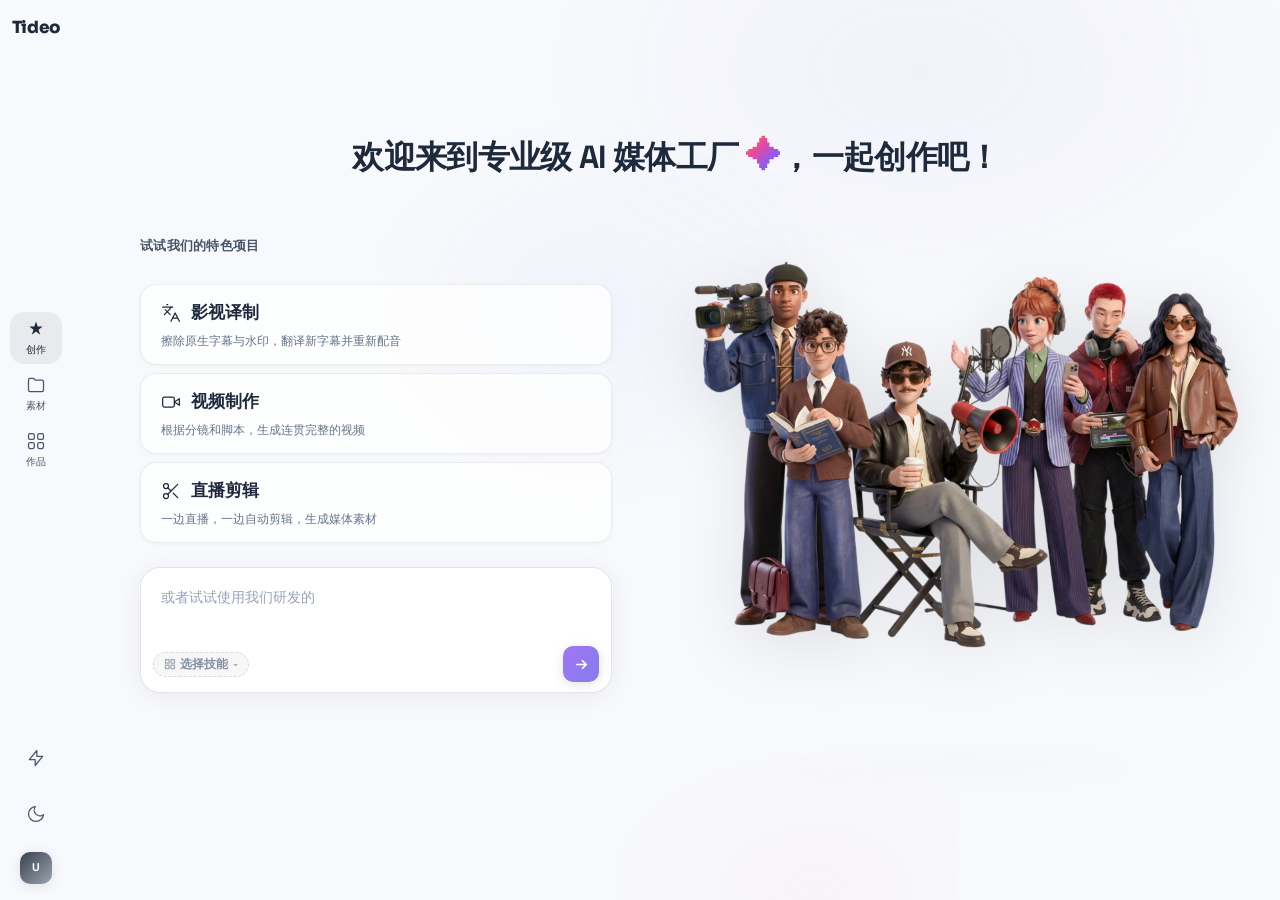
==== commit 9f04ab1c: "feat: 配置栏分组下拉+字幕样式合并、精调按钮移入面板、直播链接输入框、输入框无技能可输入修复" ====
--- a/app/create.html
+++ b/app/create.html
@@ -19,8 +19,24 @@
     })();
     </script>
     <link rel="stylesheet" href="style.css">
-    <link href="https://fonts.googleapis.com/css2?family=Space+Grotesk:wght@400;500;600;700&family=DM+Sans:wght@300;400;500;600;700&family=Inter:wght@300;400;500;600;700;800;900&family=JetBrains+Mono:wght@400;500&display=swap" rel="stylesheet">
+    <link href="https://fonts.googleapis.com/css2?family=Sora:wght@700;800&family=Space+Grotesk:wght@400;500;600;700&family=DM+Sans:wght@300;400;500;600;700&family=Inter:wght@300;400;500;600;700;800;900&family=JetBrains+Mono:wght@400;500&display=swap" rel="stylesheet">
     <style>
+    /* ===== Logo Wordmark ===== */
+    .logo-wordmark {
+        font-family: 'Sora', 'Space Grotesk', sans-serif;
+        font-weight: 800;
+        font-size: 1.05rem;
+        letter-spacing: -0.02em;
+        color: #e2e8f0;
+        -webkit-text-fill-color: #e2e8f0;
+        line-height: 1;
+        user-select: none;
+    }
+    [data-theme="light"] .logo-wordmark {
+        color: #1e293b;
+        -webkit-text-fill-color: #1e293b;
+    }
+
     /* ===== 亮色模式全面覆盖 ===== */
 
     /* ---- 全局基础 ---- */
@@ -122,13 +138,14 @@
     [data-theme="light"] .cfg-capsule {
         background: rgba(0,0,0,0.03) !important;
         border-color: rgba(0,0,0,0.08) !important;
-        color: #64748b !important;
+        color: #475569 !important;
     }
     [data-theme="light"] .cfg-capsule:hover {
         color: #1e293b !important;
         background: rgba(0,0,0,0.05) !important;
         border-color: rgba(0,0,0,0.15) !important;
     }
+    [data-theme="light"] .cfg-label { color: #94a3b8 !important; }
 
     /* ---- 下拉菜单 ---- */
     [data-theme="light"] .cfg-dropdown,
@@ -138,11 +155,14 @@
         border-color: rgba(0,0,0,0.1) !important;
         box-shadow: 0 8px 28px rgba(0,0,0,0.1) !important;
     }
+    [data-theme="light"] .cfg-drop-group + .cfg-drop-group { border-top-color: rgba(0,0,0,0.06) !important; }
+    [data-theme="light"] .cfg-drop-group-label { color: #94a3b8 !important; }
     [data-theme="light"] .cfg-drop-item,
     [data-theme="light"] .pd-menu-item,
     [data-theme="light"] .skill-picker-item {
         color: #475569 !important;
     }
+    [data-theme="light"] .cfg-drop-item::before { border-color: rgba(0,0,0,0.12) !important; }
     [data-theme="light"] .cfg-drop-item:hover,
     [data-theme="light"] .pd-menu-item:hover,
     [data-theme="light"] .skill-picker-item:hover {
@@ -336,10 +356,9 @@
         width: 100%;
     }
     .hero-title .gradient-word {
-        background: linear-gradient(135deg, #c084fc 0%, #818cf8 40%, #22d3ee 100%);
-        -webkit-background-clip: text;
-        -webkit-text-fill-color: transparent;
-        background-clip: text;
+        color: var(--text-primary);
+        -webkit-text-fill-color: var(--text-primary);
+        font-weight: 800;
     }
 
     /* ==================== 下方左右分栏 ==================== */
@@ -349,22 +368,22 @@
         min-height: 0;
         position: relative;
         z-index: 1;
-        align-items: center;
+        align-items: flex-end;
         max-width: 1200px;
+        width: 100%;
         margin: 0 auto;
-        width: 100%;
     }
 
     /* ==================== 左侧 ==================== */
     .home-left {
-        width: 720px;
+        width: 560px;
         height: 550px;
         flex-shrink: 0;
         display: flex;
         flex-direction: column;
         align-self: center;
         gap: 16px;
-        padding: 8px 24px 0 148px;
+        padding: 8px 24px 0 64px;
         position: relative;
         z-index: 2;
         overflow: visible;
@@ -389,10 +408,10 @@
 
     .skill-item {
         display: flex;
-        align-items: center;
-        gap: 14px;
-        padding: 12px 16px;
-        border-radius: 14px;
+        flex-direction: column;
+        gap: 4px;
+        padding: 14px 20px;
+        border-radius: 16px;
         background: rgba(255,255,255,0.02);
         border: 1px solid rgba(255,255,255,0.06);
         cursor: pointer;
@@ -412,8 +431,8 @@
     .skill-item:hover::before { opacity: 1; }
     .skill-item:hover {
         border-color: rgba(255,255,255,0.12);
-        transform: translateX(3px);
-        box-shadow: 0 2px 16px rgba(0,0,0,0.12);
+        transform: translateY(-2px);
+        box-shadow: 0 4px 20px rgba(0,0,0,0.1);
     }
     .skill-item--translate:hover { border-color: rgba(16,185,129,0.2); }
     .skill-item--livestream:hover { border-color: rgba(249,115,22,0.2); }
@@ -423,31 +442,22 @@
     .skill-item--livestream.active { border-color: rgba(249,115,22,0.3); background: rgba(249,115,22,0.03); }
     .skill-item--generate.active { border-color: rgba(168,85,247,0.3); background: rgba(168,85,247,0.03); }
 
-    .skill-icon-box {
-        width: 88px; height: 50px;
-        border-radius: 10px;
-        display: flex; align-items: center; justify-content: center;
+    .skill-item-icon {
         flex-shrink: 0;
-        overflow: hidden;
-        position: relative;
-    }
-    .skill-icon-box img {
-        width: 100%; height: 100%;
-        object-fit: cover;
-        border-radius: 10px;
-        transition: transform 0.4s cubic-bezier(.4,0,.2,1);
-    }
-    .skill-item:hover .skill-icon-box img { transform: scale(1.05); }
-    .skill-item--translate .skill-icon-box { background: rgba(16,185,129,0.1); }
-    .skill-item--generate .skill-icon-box { background: rgba(168,85,247,0.1); }
-    .skill-item--livestream .skill-icon-box { background: rgba(249,115,22,0.1); }
+    }
+    .skill-item--translate .skill-item-icon,
+    .skill-item--generate .skill-item-icon,
+    .skill-item--livestream .skill-item-icon { color: currentColor; }
 
     .skill-item-info { flex: 1; min-width: 0; }
     .skill-item-name {
-        font-size: 0.95rem;
-        font-weight: 700;
+        font-size: 1.05rem;
+        font-weight: 800;
         color: var(--text-primary);
-        margin-bottom: 3px;
+        margin-bottom: 4px;
+        display: flex;
+        align-items: center;
+        gap: 10px;
     }
     .skill-item-desc {
         font-size: 0.72rem;
@@ -528,10 +538,51 @@
     .attach-guide-text { line-height: 1; }
     .attach-guide-arrow { margin-left: auto; opacity: 0.4; font-size: 0.6rem; transition: transform 0.2s, opacity 0.2s; }
     .attach-guide:hover .attach-guide-arrow { opacity: 0.7; transform: translateX(2px); }
-    .attach-guide--translate { background: rgba(16,185,129,0.06); border-color: rgba(16,185,129,0.25); color: #34d399; }
-    .attach-guide--translate:hover { background: rgba(16,185,129,0.12); }
-    .attach-guide--livestream { background: rgba(249,115,22,0.06); border-color: rgba(249,115,22,0.25); color: #fb923c; }
+    .attach-guide--translate { background: rgba(148,163,184,0.06); border-color: rgba(148,163,184,0.25); color: #94a3b8; }
+    .attach-guide--translate:hover { background: rgba(148,163,184,0.12); }
+    .attach-guide--livestream { background: rgba(148,163,184,0.06); border-color: rgba(148,163,184,0.25); color: #94a3b8; }
     .attach-guide--livestream:hover { background: rgba(249,115,22,0.12); }
+
+    /* 直播链接输入条 */
+    .live-link-bar {
+        display: flex; align-items: center; gap: 6px;
+        padding: 4px 4px 4px 12px; border-radius: 10px;
+        background: rgba(255,255,255,0.03); border: 1.5px solid rgba(255,255,255,0.1);
+        animation: guideSlideIn 0.35s cubic-bezier(.4,0,.2,1);
+        width: 100%;
+    }
+    .live-link-icon { font-size: 0.82rem; flex-shrink: 0; color: #94a3b8; opacity: 0.7; }
+    .live-link-input {
+        flex: 1; min-width: 0; border: none; outline: none; background: transparent;
+        font-size: 0.76rem; font-weight: 500; color: var(--text-primary);
+        font-family: inherit; padding: 4px 0;
+    }
+    .live-link-input::placeholder { color: rgba(255,255,255,0.25); font-weight: 400; }
+    .live-link-paste {
+        flex-shrink: 0; padding: 5px 10px; border-radius: 7px; border: none;
+        background: rgba(255,255,255,0.06); color: var(--text-muted); font-size: 0.68rem;
+        font-weight: 500; cursor: pointer; transition: all 0.2s; font-family: inherit;
+        display: flex; align-items: center; gap: 4px;
+    }
+    .live-link-paste:hover { background: rgba(255,255,255,0.1); color: var(--text-secondary); }
+    .live-link-confirm {
+        flex-shrink: 0; padding: 5px 14px; border-radius: 7px; border: none;
+        background: rgba(255,255,255,0.06); color: var(--text-muted); font-size: 0.72rem;
+        font-weight: 600; cursor: pointer; transition: all 0.2s; font-family: inherit;
+        white-space: nowrap;
+    }
+    .live-link-confirm:hover { background: rgba(255,255,255,0.1); color: var(--text-primary); }
+    .live-link-confirm:disabled { opacity: 0.35; cursor: default; }
+    .live-link-bar.has-link { border-color: rgba(148,163,184,0.3); background: rgba(148,163,184,0.05); }
+    .live-link-bar.has-link .live-link-confirm { background: rgba(148,163,184,0.2); color: #e2e8f0; }
+    .live-link-bar.has-link .live-link-confirm:hover { background: rgba(148,163,184,0.3); }
+    [data-theme="light"] .live-link-bar { background: rgba(0,0,0,0.02); border-color: rgba(0,0,0,0.1); }
+    [data-theme="light"] .live-link-input { color: #1e293b; }
+    [data-theme="light"] .live-link-input::placeholder { color: rgba(0,0,0,0.25); }
+    [data-theme="light"] .live-link-paste { background: rgba(0,0,0,0.04); color: #64748b; }
+    [data-theme="light"] .live-link-paste:hover { background: rgba(0,0,0,0.07); color: #475569; }
+    [data-theme="light"] .live-link-confirm { background: rgba(0,0,0,0.04); color: #64748b; }
+    [data-theme="light"] .live-link-bar.has-link .live-link-confirm { background: rgba(0,0,0,0.08); color: #1e293b; }
 
     .input-textarea {
         width: 100%;
@@ -680,38 +731,63 @@
     .config-bar { display: flex; flex-wrap: nowrap; align-items: center; gap: 4px; position: relative; overflow: visible; }
     .config-bar:empty { display: none; }
     .cfg-capsule {
-        position: relative; display: inline-flex; align-items: center; gap: 3px;
-        padding: 3px 8px; font-size: 0.65rem; font-weight: 500;
-        color: var(--text-muted); background: rgba(255,255,255,0.04);
-        border: 1px solid rgba(255,255,255,0.07); border-radius: 100px;
+        position: relative; display: inline-flex; align-items: center; gap: 4px;
+        padding: 4px 10px; font-size: 0.68rem; font-weight: 500;
+        color: var(--text-secondary); background: rgba(255,255,255,0.05);
+        border: 1px solid rgba(255,255,255,0.09); border-radius: 100px;
         cursor: pointer; transition: all 0.2s; font-family: inherit; user-select: none;
     }
-    .cfg-capsule:hover { color: var(--text-primary); border-color: rgba(255,255,255,0.16); background: rgba(255,255,255,0.06); }
-    .cfg-capsule.modified { border-color: rgba(99,102,241,0.3); color: var(--text-primary); background: rgba(99,102,241,0.06); }
-    .cfg-capsule.modified[data-theme="translate"] { border-color: rgba(16,185,129,0.3); background: rgba(16,185,129,0.06); color: #34d399; }
-    .cfg-capsule.modified[data-theme="livestream"] { border-color: rgba(249,115,22,0.3); background: rgba(249,115,22,0.06); color: #fb923c; }
-    .cfg-capsule.modified[data-theme="generate"] { border-color: rgba(168,85,247,0.3); background: rgba(168,85,247,0.06); color: #c084fc; }
+    .cfg-capsule:hover { color: var(--text-primary); border-color: rgba(255,255,255,0.18); background: rgba(255,255,255,0.07); }
+    .cfg-capsule.modified { border-color: rgba(148,163,184,0.3); color: var(--text-primary); background: rgba(148,163,184,0.06); }
+    .cfg-capsule.modified[data-theme="translate"] { border-color: rgba(148,163,184,0.3); background: rgba(148,163,184,0.06); color: #cbd5e1; }
+    .cfg-capsule.modified[data-theme="livestream"] { border-color: rgba(148,163,184,0.3); background: rgba(148,163,184,0.06); color: #cbd5e1; }
+    .cfg-capsule.modified[data-theme="generate"] { border-color: rgba(148,163,184,0.3); background: rgba(148,163,184,0.06); color: #cbd5e1; }
+    .cfg-label { color: var(--text-faint); font-weight: 500; }
     .cfg-value { font-weight: 600; }
     .cfg-arrow { font-size: 0.45rem; opacity: 0.45; transition: transform 0.2s; }
     .cfg-capsule.open .cfg-arrow { transform: rotate(180deg); }
     .cfg-dropdown {
-        position: absolute; bottom: calc(100% + 5px); left: 50%; transform: translateX(-50%);
-        min-width: 90px; background: rgba(15,15,26,0.96);
-        backdrop-filter: blur(20px); border: 1px solid rgba(255,255,255,0.1);
-        border-radius: 10px; padding: 4px;
-        box-shadow: 0 8px 28px rgba(0,0,0,0.4); z-index: 100;
+        position: absolute; bottom: calc(100% + 6px); left: 50%; transform: translateX(-50%) translateY(4px);
+        min-width: 110px; background: rgba(15,15,26,0.97);
+        backdrop-filter: blur(24px); border: 1px solid rgba(255,255,255,0.1);
+        border-radius: 12px; padding: 5px;
+        box-shadow: 0 10px 36px rgba(0,0,0,0.45); z-index: 100;
         opacity: 0; visibility: hidden; transition: all 0.2s cubic-bezier(.4,0,.2,1);
     }
     .cfg-dropdown.show { opacity: 1; visibility: visible; transform: translateX(-50%) translateY(0); }
+    .cfg-drop-group { padding: 2px 0; }
+    .cfg-drop-group + .cfg-drop-group { border-top: 1px solid rgba(255,255,255,0.06); margin-top: 2px; padding-top: 4px; }
+    .cfg-drop-group-label {
+        padding: 3px 10px 2px; font-size: 0.55rem; font-weight: 600;
+        color: var(--text-faint); text-transform: uppercase; letter-spacing: 0.04em;
+    }
     .cfg-drop-item {
-        display: block; width: 100%; padding: 5px 10px;
-        font-size: 0.65rem; font-weight: 500; color: var(--text-muted);
-        background: none; border: none; border-radius: 6px;
+        display: flex; align-items: center; gap: 6px; width: 100%; padding: 5px 10px;
+        font-size: 0.66rem; font-weight: 500; color: var(--text-muted);
+        background: none; border: none; border-radius: 7px;
         cursor: pointer; transition: all 0.12s; text-align: left;
         white-space: nowrap; font-family: inherit;
     }
+    .cfg-drop-item::before {
+        content: ''; display: inline-block; width: 14px; height: 14px; flex-shrink: 0;
+        border-radius: 4px; border: 1.5px solid rgba(255,255,255,0.12); transition: all 0.15s;
+    }
     .cfg-drop-item:hover { color: var(--text-primary); background: rgba(255,255,255,0.06); }
+    .cfg-drop-item:hover::before { border-color: rgba(255,255,255,0.25); }
     .cfg-drop-item.selected { color: #a78bfa; background: rgba(99,102,241,0.08); }
+    .cfg-drop-item.selected::before {
+        background: #a78bfa; border-color: #a78bfa;
+        background-image: url("data:image/svg+xml,%3Csvg xmlns='http://www.w3.org/2000/svg' width='10' height='10' viewBox='0 0 24 24' fill='none' stroke='%23fff' stroke-width='3' stroke-linecap='round' stroke-linejoin='round'%3E%3Cpolyline points='20 6 9 17 4 12'/%3E%3C/svg%3E");
+        background-repeat: no-repeat; background-position: center; background-size: 9px;
+    }
+
+    /* 双列语言选择面板 */
+    .cfg-dual{display:flex;gap:0;min-width:220px}
+    .cfg-dual-col{flex:1;padding:4px}
+    .cfg-dual-col+.cfg-dual-col{border-left:1px solid rgba(255,255,255,0.08)}
+    .cfg-dual-label{padding:3px 8px 2px;font-size:.55rem;font-weight:600;color:var(--text-faint);text-transform:uppercase;letter-spacing:.04em}
+    .cfg-dual-col .cfg-drop-item{padding:4px 8px;font-size:.62rem}
+    .cfg-dual-col .cfg-drop-item::before{display:none}
 
     .skill-tag {
         display: inline-flex; align-items: center; gap: 4px;
@@ -719,7 +795,7 @@
         border-radius: 100px; cursor: pointer; transition: all 0.25s;
         white-space: nowrap; user-select: none; flex-shrink: 0;
     }
-    .skill-tag-icon { font-size: 0.78rem; }
+    .skill-tag-icon { font-size: 0.78rem; display:inline-flex;align-items:center;justify-content:center; }
     .skill-tag-name { line-height: 1; }
     .skill-tag-action {
         display: inline-flex; align-items: center; justify-content: center;
@@ -729,19 +805,19 @@
         padding: 0; opacity: 0.7;
     }
     .skill-tag-action:hover { opacity: 1; transform: scale(1.15); }
-    .skill-tag--confirmed.skill-tag--translate { background: rgba(16,185,129,0.14); color: #34d399; border: 1px solid rgba(16,185,129,0.3); }
-    .skill-tag--confirmed.skill-tag--livestream { background: rgba(249,115,22,0.14); color: #fb923c; border: 1px solid rgba(249,115,22,0.3); }
-    .skill-tag--confirmed.skill-tag--generate { background: rgba(168,85,247,0.14); color: #c084fc; border: 1px solid rgba(168,85,247,0.3); }
-    .skill-tag--confirmed.skill-tag--erase { background: rgba(6,182,212,0.14); color: #22d3ee; border: 1px solid rgba(6,182,212,0.3); }
-    .skill-tag--confirmed.skill-tag--subtitle { background: rgba(56,189,248,0.14); color: #38bdf8; border: 1px solid rgba(56,189,248,0.3); }
-    .skill-tag--confirmed.skill-tag--voiceover { background: rgba(99,102,241,0.14); color: #818cf8; border: 1px solid rgba(99,102,241,0.3); }
+    .skill-tag--confirmed.skill-tag--translate { background: rgba(148,163,184,0.14); color: #cbd5e1; border: 1px solid rgba(148,163,184,0.3); }
+    .skill-tag--confirmed.skill-tag--livestream { background: rgba(148,163,184,0.14); color: #cbd5e1; border: 1px solid rgba(148,163,184,0.3); }
+    .skill-tag--confirmed.skill-tag--generate { background: rgba(148,163,184,0.14); color: #cbd5e1; border: 1px solid rgba(148,163,184,0.3); }
+    .skill-tag--confirmed.skill-tag--erase { background: rgba(148,163,184,0.14); color: #cbd5e1; border: 1px solid rgba(148,163,184,0.3); }
+    .skill-tag--confirmed.skill-tag--subtitle { background: rgba(148,163,184,0.14); color: #cbd5e1; border: 1px solid rgba(148,163,184,0.3); }
+    .skill-tag--confirmed.skill-tag--voiceover { background: rgba(148,163,184,0.14); color: #cbd5e1; border: 1px solid rgba(148,163,184,0.3); }
     .skill-tag--pending { border-style: dashed !important; opacity: 0.85; }
-    .skill-tag--pending.skill-tag--translate { background: rgba(16,185,129,0.08); color: #34d399; border: 1.5px dashed rgba(16,185,129,0.35); }
-    .skill-tag--pending.skill-tag--livestream { background: rgba(249,115,22,0.08); color: #fb923c; border: 1.5px dashed rgba(249,115,22,0.35); }
-    .skill-tag--pending.skill-tag--generate { background: rgba(168,85,247,0.08); color: #c084fc; border: 1.5px dashed rgba(168,85,247,0.35); }
-    .skill-tag--pending.skill-tag--erase { background: rgba(6,182,212,0.08); color: #22d3ee; border: 1.5px dashed rgba(6,182,212,0.35); }
-    .skill-tag--pending.skill-tag--subtitle { background: rgba(56,189,248,0.08); color: #38bdf8; border: 1.5px dashed rgba(56,189,248,0.35); }
-    .skill-tag--pending.skill-tag--voiceover { background: rgba(99,102,241,0.08); color: #818cf8; border: 1.5px dashed rgba(99,102,241,0.35); }
+    .skill-tag--pending.skill-tag--translate { background: rgba(148,163,184,0.08); color: #94a3b8; border: 1.5px dashed rgba(148,163,184,0.35); }
+    .skill-tag--pending.skill-tag--livestream { background: rgba(148,163,184,0.08); color: #94a3b8; border: 1.5px dashed rgba(148,163,184,0.35); }
+    .skill-tag--pending.skill-tag--generate { background: rgba(148,163,184,0.08); color: #94a3b8; border: 1.5px dashed rgba(148,163,184,0.35); }
+    .skill-tag--pending.skill-tag--erase { background: rgba(148,163,184,0.08); color: #94a3b8; border: 1.5px dashed rgba(148,163,184,0.35); }
+    .skill-tag--pending.skill-tag--subtitle { background: rgba(148,163,184,0.08); color: #94a3b8; border: 1.5px dashed rgba(148,163,184,0.35); }
+    .skill-tag--pending.skill-tag--voiceover { background: rgba(148,163,184,0.08); color: #94a3b8; border: 1.5px dashed rgba(148,163,184,0.35); }
     .skill-tag--placeholder {
         background: rgba(255,255,255,0.04); color: var(--text-faint);
         border: 1.5px dashed rgba(255,255,255,0.12); position: relative;
@@ -765,7 +841,7 @@
         border: none; background: none; width: 100%; text-align: left; transition: all 0.15s;
     }
     .skill-picker-item:hover { background: rgba(255,255,255,0.06); color: var(--text-primary); }
-    .skill-picker-item-icon { font-size: 0.82rem; }
+    .skill-picker-item-icon { width:18px;height:14px;display:inline-flex;align-items:center;justify-content:center;flex-shrink:0; }
     .skill-picker-divider { height: 1px; background: rgba(255,255,255,0.06); margin: 4px 8px; }
     .skill-picker-label { padding: 4px 10px 2px; font-size: 0.58rem; font-weight: 600; color: var(--text-faint); text-transform: uppercase; letter-spacing: 0.05em; }
     .skill-tag-divider { width: 1px; height: 14px; background: rgba(255,255,255,0.08); flex-shrink: 0; }
@@ -780,16 +856,16 @@
         box-shadow: 0 8px 28px rgba(0,0,0,0.3);
     }
     .nudge-toast.show { opacity: 1; transform: translateX(-50%) translateY(0); pointer-events: auto; }
-    .nudge-toast--translate { background: rgba(16,185,129,0.15); border: 1px solid rgba(16,185,129,0.3); backdrop-filter: blur(16px); }
-    .nudge-toast--livestream { background: rgba(249,115,22,0.15); border: 1px solid rgba(249,115,22,0.3); backdrop-filter: blur(16px); }
+    .nudge-toast--translate { background: rgba(148,163,184,0.15); border: 1px solid rgba(148,163,184,0.3); backdrop-filter: blur(16px); }
+    .nudge-toast--livestream { background: rgba(148,163,184,0.15); border: 1px solid rgba(148,163,184,0.3); backdrop-filter: blur(16px); }
     .nudge-toast-icon { font-size: 0.9rem; }
     .nudge-toast-text { color: rgba(255,255,255,0.9); }
     .nudge-toast-btn {
         padding: 3px 10px; border-radius: 6px; border: none;
         font-size: 0.68rem; font-weight: 600; cursor: pointer; transition: all 0.2s;
     }
-    .nudge-toast--translate .nudge-toast-btn { background: rgba(16,185,129,0.25); color: #34d399; }
-    .nudge-toast--livestream .nudge-toast-btn { background: rgba(249,115,22,0.25); color: #fb923c; }
+    .nudge-toast--translate .nudge-toast-btn { background: rgba(148,163,184,0.25); color: #cbd5e1; }
+    .nudge-toast--livestream .nudge-toast-btn { background: rgba(148,163,184,0.25); color: #cbd5e1; }
     .input-box.shake { animation: inputShake 0.45s cubic-bezier(.36,.07,.19,.97); }
     @keyframes inputShake {
         0%,100% { transform: translateX(0); }
@@ -801,10 +877,12 @@
     .home-right {
         flex: 1;
         min-width: 0;
+        height: 550px;
         display: flex;
         flex-direction: column;
         align-items: center;
         justify-content: center;
+        align-self: center;
         position: relative;
         z-index: 1;
         overflow: visible;
@@ -815,13 +893,12 @@
     .crew-group-photo {
         position: relative;
         z-index: 2;
-        max-width: 456px;
         width: 100%;
-        aspect-ratio: 1 / 1;
+        height: 100%;
     }
     .crew-photo-img {
         width: 100%;
-        height: 100%;
+        height: auto;
         object-fit: contain;
         object-position: center bottom;
         display: block;
@@ -830,23 +907,60 @@
     }
     .crew-photo-skill,
     .crew-photo-translate,
+    .crew-photo-livestream,
+    .crew-photo-generate,
     .crew-photo-solo {
         position: absolute;
         top: 0; left: 0;
         opacity: 0;
     }
     .crew-group-photo.skill-active .crew-photo-default { opacity: 0; }
-    .crew-group-photo.skill-active .crew-photo-skill { display: block !important; opacity: 1; }
+    .crew-group-photo.skill-active .crew-photo-skill { display: block !important; opacity: 1; mix-blend-mode: multiply; }
     /* 选中影视译制时 → 显示4人译制配图，隐藏通用合影 */
-    .crew-group-photo.skill-translate { max-width: 380px; }
     .crew-group-photo.skill-translate .crew-photo-skill { opacity: 0 !important; }
-    .crew-group-photo.skill-translate .crew-photo-translate { display: block !important; opacity: 1 !important; }
+    .crew-group-photo.skill-translate .crew-photo-translate {
+        display: block !important; opacity: 1 !important;
+        width: auto;
+        height: 100%;
+        max-width: 100%;
+        top: 50%; left: 50%;
+        transform: translate(-50%, -50%);
+        object-fit: contain;
+        object-position: center center;
+    }
+    /* 选中直播剪辑时 → 显示后期角色图 */
+    .crew-group-photo.skill-livestream .crew-photo-skill { opacity: 0 !important; }
+    .crew-group-photo.skill-livestream .crew-photo-livestream {
+        display: block !important; opacity: 1 !important;
+        width: auto;
+        height: 80%;
+        max-height: 380px;
+        max-width: 100%;
+        top: 50%; left: 50%;
+        transform: translate(-50%, -50%);
+        object-fit: contain;
+        object-position: center center;
+    }
+    .crew-group-photo.skill-livestream .crew-hotspot-7 { display: none !important; }
+    /* 选中视频制作时 → 显示导演角色图 */
+    .crew-group-photo.skill-generate .crew-photo-skill { opacity: 0 !important; }
+    .crew-group-photo.skill-generate .crew-photo-generate {
+        display: block !important; opacity: 1 !important;
+        width: auto;
+        height: 100%;
+        max-width: 100%;
+        top: 50%; left: 50%;
+        transform: translate(-50%, -50%);
+        object-fit: contain;
+        object-position: center center;
+    }
+    .crew-group-photo.skill-generate .crew-hotspot-7 { display: none !important; }
     /* 选中影视译制时：隐藏 7 人热区，显示 4 人热区 */
     .crew-group-photo.skill-translate .crew-hotspot-7 { display: none !important; }
     .crew-hotspot-4 { display: none; }
     .crew-group-photo.skill-translate .crew-hotspot-4 { display: block !important; }
     /* 选中子技能（单人模式）→ 显示对应角色 3D 图，隐藏其余 */
-    .crew-group-photo.skill-solo { max-width: 300px; }
+    .crew-group-photo.skill-solo { max-width: 400px; }
     .crew-group-photo.skill-solo .crew-photo-skill { opacity: 0 !important; }
     .crew-group-photo.skill-solo .crew-hotspot-7,
     .crew-group-photo.skill-solo .crew-hotspot-4 { display: none !important; }
@@ -863,7 +977,7 @@
         position: absolute;
         bottom: -4px; left: 15%; right: 15%;
         height: 30px;
-        background: radial-gradient(ellipse at center, rgba(124,58,237,0.05) 0%, transparent 70%);
+        background: radial-gradient(ellipse at center, rgba(100,100,120,0.05) 0%, transparent 70%);
         pointer-events: none;
         filter: blur(10px);
     }
@@ -1086,19 +1200,19 @@
     /* ===== 响应式 ===== */
     @media (max-width: 1200px) {
         .home-left { width: 600px; padding: 0 20px 32px 96px; }
-        .crew-group-photo { max-width: 380px; }
+        .crew-group-photo { max-width: 580px; }
         .hero-title { font-size: 1.7rem; }
     }
     @media (max-width: 900px) {
         .home-left { width: 480px; padding: 0 16px 24px 56px; }
-        .crew-group-photo { max-width: 320px; }
+        .crew-group-photo { max-width: 480px; }
         .hero-title { font-size: 1.5rem; }
     }
     @media (max-width: 800px) {
         .home-body { flex-direction: column; }
         .home-left { width: 100%; padding: 0 20px 20px; }
         .home-right { min-height: 280px; }
-        .crew-group-photo { max-width: 340px; }
+        .crew-group-photo { max-width: 500px; }
         .hero-title { font-size: 1.4rem; }
         .home-hero-top { padding: 28px 20px 16px; }
     }
@@ -1106,21 +1220,21 @@
     /* ===== Light Mode — create.html 专属覆盖 ===== */
     /* 覆盖所有暗色模式硬编码的 rgba(255,255,255,...) / rgba(15,15,26,...) / #1e1e2a 等值 */
 
-    /* 氛围光减弱 */
+    /* 氛围光增强 — 配合渐变背景 */
     [data-theme="light"] .create-home::before {
         background:
-            radial-gradient(ellipse 60% 50% at 55% 35%, rgba(124,58,237,0.03) 0%, transparent 60%),
-            radial-gradient(ellipse 45% 45% at 30% 60%, rgba(59,130,246,0.02) 0%, transparent 55%);
+            radial-gradient(ellipse 70% 50% at 60% 20%, rgba(147,130,237,0.06) 0%, transparent 60%),
+            radial-gradient(ellipse 50% 45% at 25% 50%, rgba(99,149,246,0.05) 0%, transparent 55%);
     }
     [data-theme="light"] .create-home::after {
-        background: radial-gradient(ellipse 50% 50% at 50% 50%, rgba(236,72,153,0.015) 0%, transparent 55%);
-    }
-
-    /* 渐变标题：亮色下加深饱和度 */
+        background: radial-gradient(ellipse 55% 50% at 80% 70%, rgba(236,130,193,0.04) 0%, transparent 55%);
+    }
+
+    /* 渐变标题：亮色下黑色 */
     [data-theme="light"] .hero-title .gradient-word {
-        background: linear-gradient(135deg, #9333ea 0%, #6366f1 40%, #0891b2 100%);
-        -webkit-background-clip: text;
-        -webkit-text-fill-color: transparent;
+        color: #1e293b;
+        -webkit-text-fill-color: #1e293b;
+    }
         background-clip: text;
     }
 
@@ -1150,9 +1264,9 @@
     [data-theme="light"] .skill-item--translate.active { border-color: rgba(16,185,129,0.4); background: rgba(16,185,129,0.04); }
     [data-theme="light"] .skill-item--livestream.active { border-color: rgba(249,115,22,0.4); background: rgba(249,115,22,0.04); }
     [data-theme="light"] .skill-item--generate.active { border-color: rgba(168,85,247,0.4); background: rgba(168,85,247,0.04); }
-    [data-theme="light"] .skill-item--translate .skill-icon-box { background: rgba(16,185,129,0.08); }
-    [data-theme="light"] .skill-item--livestream .skill-icon-box { background: rgba(249,115,22,0.08); }
-    [data-theme="light"] .skill-item--generate .skill-icon-box { background: rgba(168,85,247,0.08); }
+    [data-theme="light"] .skill-item--translate .skill-item-icon,
+    [data-theme="light"] .skill-item--livestream .skill-item-icon,
+    [data-theme="light"] .skill-item--generate .skill-item-icon { color: currentColor; }
 
     /* ---- 输入框 ---- */
     [data-theme="light"] .input-box {
@@ -1175,14 +1289,14 @@
         border-color: rgba(0,0,0,0.08);
     }
     /* 附件引导 */
-    [data-theme="light"] .attach-guide--translate { background: rgba(16,185,129,0.06); border-color: rgba(16,185,129,0.3); color: #059669; }
-    [data-theme="light"] .attach-guide--translate:hover { background: rgba(16,185,129,0.1); }
-    [data-theme="light"] .attach-guide--livestream { background: rgba(249,115,22,0.06); border-color: rgba(249,115,22,0.3); color: #ea580c; }
-    [data-theme="light"] .attach-guide--livestream:hover { background: rgba(249,115,22,0.1); }
+    [data-theme="light"] .attach-guide--translate { background: rgba(100,116,139,0.06); border-color: rgba(100,116,139,0.2); color: #475569; }
+    [data-theme="light"] .attach-guide--translate:hover { background: rgba(100,116,139,0.1); }
+    [data-theme="light"] .attach-guide--livestream { background: rgba(100,116,139,0.06); border-color: rgba(100,116,139,0.2); color: #475569; }
+    [data-theme="light"] .attach-guide--livestream:hover { background: rgba(100,116,139,0.1); }
 
     /* 发送按钮 & 工具栏 */
     [data-theme="light"] .input-submit-btn {
-        box-shadow: 0 2px 12px rgba(99,102,241,0.2);
+        box-shadow: 0 2px 12px rgba(0,0,0,0.12);
     }
     [data-theme="light"] .input-icon-btn:hover {
         color: var(--text-secondary);
@@ -1233,10 +1347,10 @@
         border-color: rgba(0,0,0,0.16);
         background: rgba(0,0,0,0.05);
     }
-    [data-theme="light"] .cfg-capsule.modified { border-color: rgba(99,102,241,0.3); color: var(--text-primary); background: rgba(99,102,241,0.04); }
-    [data-theme="light"] .cfg-capsule.modified[data-theme="translate"] { border-color: rgba(16,185,129,0.3); background: rgba(16,185,129,0.04); color: #059669; }
-    [data-theme="light"] .cfg-capsule.modified[data-theme="livestream"] { border-color: rgba(249,115,22,0.3); background: rgba(249,115,22,0.04); color: #ea580c; }
-    [data-theme="light"] .cfg-capsule.modified[data-theme="generate"] { border-color: rgba(168,85,247,0.3); background: rgba(168,85,247,0.04); color: #9333ea; }
+    [data-theme="light"] .cfg-capsule.modified { border-color: rgba(100,116,139,0.3); color: var(--text-primary); background: rgba(100,116,139,0.04); }
+    [data-theme="light"] .cfg-capsule.modified[data-theme="translate"] { border-color: rgba(100,116,139,0.3); background: rgba(100,116,139,0.04); color: #334155; }
+    [data-theme="light"] .cfg-capsule.modified[data-theme="livestream"] { border-color: rgba(100,116,139,0.3); background: rgba(100,116,139,0.04); color: #334155; }
+    [data-theme="light"] .cfg-capsule.modified[data-theme="generate"] { border-color: rgba(100,116,139,0.3); background: rgba(100,116,139,0.04); color: #334155; }
 
     /* ---- 配置下拉 (cfg-dropdown) ---- */
     [data-theme="light"] .cfg-dropdown {
@@ -1255,18 +1369,18 @@
     }
 
     /* ---- 技能标签 (skill-tag) ---- */
-    [data-theme="light"] .skill-tag--confirmed.skill-tag--translate { background: rgba(16,185,129,0.1); color: #059669; border-color: rgba(16,185,129,0.3); }
-    [data-theme="light"] .skill-tag--confirmed.skill-tag--livestream { background: rgba(249,115,22,0.1); color: #ea580c; border-color: rgba(249,115,22,0.3); }
-    [data-theme="light"] .skill-tag--confirmed.skill-tag--generate { background: rgba(168,85,247,0.1); color: #9333ea; border-color: rgba(168,85,247,0.3); }
-    [data-theme="light"] .skill-tag--confirmed.skill-tag--erase { background: rgba(6,182,212,0.1); color: #0891b2; border-color: rgba(6,182,212,0.3); }
-    [data-theme="light"] .skill-tag--confirmed.skill-tag--subtitle { background: rgba(56,189,248,0.1); color: #0284c7; border-color: rgba(56,189,248,0.3); }
-    [data-theme="light"] .skill-tag--confirmed.skill-tag--voiceover { background: rgba(99,102,241,0.1); color: #4f46e5; border-color: rgba(99,102,241,0.3); }
-    [data-theme="light"] .skill-tag--pending.skill-tag--translate { background: rgba(16,185,129,0.06); color: #059669; border-color: rgba(16,185,129,0.3); }
-    [data-theme="light"] .skill-tag--pending.skill-tag--livestream { background: rgba(249,115,22,0.06); color: #ea580c; border-color: rgba(249,115,22,0.3); }
-    [data-theme="light"] .skill-tag--pending.skill-tag--generate { background: rgba(168,85,247,0.06); color: #9333ea; border-color: rgba(168,85,247,0.3); }
-    [data-theme="light"] .skill-tag--pending.skill-tag--erase { background: rgba(6,182,212,0.06); color: #0891b2; border-color: rgba(6,182,212,0.3); }
-    [data-theme="light"] .skill-tag--pending.skill-tag--subtitle { background: rgba(56,189,248,0.06); color: #0284c7; border-color: rgba(56,189,248,0.3); }
-    [data-theme="light"] .skill-tag--pending.skill-tag--voiceover { background: rgba(99,102,241,0.06); color: #4f46e5; border-color: rgba(99,102,241,0.3); }
+    [data-theme="light"] .skill-tag--confirmed.skill-tag--translate { background: rgba(100,116,139,0.1); color: #334155; border-color: rgba(100,116,139,0.25); }
+    [data-theme="light"] .skill-tag--confirmed.skill-tag--livestream { background: rgba(100,116,139,0.1); color: #334155; border-color: rgba(100,116,139,0.25); }
+    [data-theme="light"] .skill-tag--confirmed.skill-tag--generate { background: rgba(100,116,139,0.1); color: #334155; border-color: rgba(100,116,139,0.25); }
+    [data-theme="light"] .skill-tag--confirmed.skill-tag--erase { background: rgba(100,116,139,0.1); color: #334155; border-color: rgba(100,116,139,0.25); }
+    [data-theme="light"] .skill-tag--confirmed.skill-tag--subtitle { background: rgba(100,116,139,0.1); color: #334155; border-color: rgba(100,116,139,0.25); }
+    [data-theme="light"] .skill-tag--confirmed.skill-tag--voiceover { background: rgba(100,116,139,0.1); color: #334155; border-color: rgba(100,116,139,0.25); }
+    [data-theme="light"] .skill-tag--pending.skill-tag--translate { background: rgba(100,116,139,0.06); color: #475569; border-color: rgba(100,116,139,0.2); }
+    [data-theme="light"] .skill-tag--pending.skill-tag--livestream { background: rgba(100,116,139,0.06); color: #475569; border-color: rgba(100,116,139,0.2); }
+    [data-theme="light"] .skill-tag--pending.skill-tag--generate { background: rgba(100,116,139,0.06); color: #475569; border-color: rgba(100,116,139,0.2); }
+    [data-theme="light"] .skill-tag--pending.skill-tag--erase { background: rgba(100,116,139,0.06); color: #475569; border-color: rgba(100,116,139,0.2); }
+    [data-theme="light"] .skill-tag--pending.skill-tag--subtitle { background: rgba(100,116,139,0.06); color: #475569; border-color: rgba(100,116,139,0.2); }
+    [data-theme="light"] .skill-tag--pending.skill-tag--voiceover { background: rgba(100,116,139,0.06); color: #475569; border-color: rgba(100,116,139,0.2); }
     [data-theme="light"] .skill-tag--placeholder {
         background: rgba(0,0,0,0.03); color: var(--text-muted);
         border-color: rgba(0,0,0,0.12);
@@ -1290,6 +1404,8 @@
         color: var(--text-primary);
     }
     [data-theme="light"] .skill-picker-divider { background: rgba(0,0,0,0.06); }
+    [data-theme="light"] .cfg-dual-col+.cfg-dual-col{border-left-color:rgba(0,0,0,0.08)}
+    [data-theme="light"] .cfg-dual-label{color:#94a3b8}
 
     /* ---- Nudge toast ---- */
     [data-theme="light"] .nudge-toast--translate {
@@ -1312,7 +1428,7 @@
         filter: drop-shadow(0 16px 40px rgba(0,0,0,0.15));
     }
     [data-theme="light"] .crew-group-photo::after {
-        background: radial-gradient(ellipse at center, rgba(124,58,237,0.03) 0%, transparent 70%);
+        background: radial-gradient(ellipse at center, rgba(100,100,120,0.03) 0%, transparent 70%);
     }
 
     /* ---- 角色热区 ---- */
@@ -1386,12 +1502,7 @@
     <!-- 侧边栏 -->
     <aside class="icon-sidebar">
         <a href="create.html" class="icon-sidebar-logo" title="Tideo">
-            <svg width="28" height="28" viewBox="0 0 32 32" fill="none">
-                <rect x="1.5" y="1.5" width="29" height="29" rx="8" fill="rgba(168,85,247,0.08)" stroke="url(#sLogo)" stroke-width="2"/>
-                <text x="7" y="22.5" font-family="'Space Grotesk','Inter',sans-serif" font-size="18" font-weight="800" fill="url(#sLogo)">T</text>
-                <path d="M19.5 14.3L24.5 17L19.5 19.7V14.3Z" fill="url(#sLogo)" opacity="0.9"/>
-                <defs><linearGradient id="sLogo" x1="0" y1="0" x2="32" y2="32"><stop stop-color="#a855f7"/><stop offset="0.5" stop-color="#6366f1"/><stop offset="1" stop-color="#06b6d4"/></linearGradient></defs>
-            </svg>
+            <span class="logo-wordmark">Tideo</span>
         </a>
         <nav class="icon-nav">
             <a href="create.html" class="icon-nav-item active">
@@ -1443,7 +1554,7 @@
 
             <!-- 顶部居中标题 -->
             <div class="home-hero-top">
-                <h1 class="hero-title">欢迎来到专业级 <span class="gradient-word">AI 媒体工厂</span>，一起创作吧！</h1>
+                <h1 class="hero-title">欢迎来到专业级 <span class="gradient-word">AI 媒体工厂</span> <span style="background:linear-gradient(135deg,#f59e0b,#ec4899,#8b5cf6,#3b82f6);-webkit-background-clip:text;-webkit-text-fill-color:transparent;background-clip:text;font-size:1.1em">✦</span>，一起创作吧！</h1>
             </div>
 
             <!-- 下方左右分栏 -->
@@ -1454,28 +1565,25 @@
                 <div class="skill-list-label">试试我们的特色项目</div>
                 <div class="skill-list">
                     <div class="skill-item skill-item--translate" data-skill="translate">
-                        <div class="skill-icon-box"><img src="assets/scene-translate.png" alt="视频译制"></div>
-                        <div class="skill-item-info">
-                            <div class="skill-item-name">影视译制</div>
-                            <div class="skill-item-desc">擦除原生字幕与水印，翻译新字幕并重新配音</div>
+                        <div class="skill-item-name">
+                            <svg class="skill-item-icon" width="20" height="20" viewBox="0 0 24 24" fill="none" stroke="currentColor" stroke-width="1.5" stroke-linecap="round" stroke-linejoin="round"><path d="m5 8 6 6"/><path d="m4 14 6-6 2-3"/><path d="M2 5h12"/><path d="M7 2h1"/><path d="m22 22-5-10-5 10"/><path d="M14 18h6"/></svg>
+                            影视译制
                         </div>
-                        <svg class="skill-item-arrow" width="14" height="14" viewBox="0 0 16 16" fill="none"><path d="M6 4L10 8L6 12" stroke="currentColor" stroke-width="1.5" stroke-linecap="round" stroke-linejoin="round"/></svg>
+                        <div class="skill-item-desc">擦除原生字幕与水印，翻译新字幕并重新配音</div>
                     </div>
                     <div class="skill-item skill-item--generate" data-skill="generate">
-                        <div class="skill-icon-box"><img src="assets/scene-generate.png" alt="视频制作"></div>
-                        <div class="skill-item-info">
-                            <div class="skill-item-name">视频制作</div>
-                            <div class="skill-item-desc">根据分镜和脚本，生成连贯完整的视频</div>
+                        <div class="skill-item-name">
+                            <svg class="skill-item-icon" width="20" height="20" viewBox="0 0 24 24" fill="none" stroke="currentColor" stroke-width="1.5" stroke-linecap="round" stroke-linejoin="round"><path d="m22 8-6 4 6 4V8Z"/><rect width="14" height="12" x="2" y="6" rx="2" ry="2"/></svg>
+                            视频制作
                         </div>
-                        <svg class="skill-item-arrow" width="14" height="14" viewBox="0 0 16 16" fill="none"><path d="M6 4L10 8L6 12" stroke="currentColor" stroke-width="1.5" stroke-linecap="round" stroke-linejoin="round"/></svg>
+                        <div class="skill-item-desc">根据分镜和脚本，生成连贯完整的视频</div>
                     </div>
                     <div class="skill-item skill-item--livestream" data-skill="livestream">
-                        <div class="skill-icon-box"><img src="assets/scene-livestream.png" alt="直播剪辑"></div>
-                        <div class="skill-item-info">
-                            <div class="skill-item-name">直播剪辑</div>
-                            <div class="skill-item-desc">一边直播，一边自动剪辑，生成媒体素材</div>
+                        <div class="skill-item-name">
+                            <svg class="skill-item-icon" width="20" height="20" viewBox="0 0 24 24" fill="none" stroke="currentColor" stroke-width="1.5" stroke-linecap="round" stroke-linejoin="round"><circle cx="6" cy="6" r="3"/><circle cx="6" cy="18" r="3"/><line x1="20" y1="4" x2="8.12" y2="15.88"/><line x1="14.47" y1="14.48" x2="20" y2="20"/><line x1="8.12" y1="8.12" x2="12" y2="12"/></svg>
+                            直播剪辑
                         </div>
-                        <svg class="skill-item-arrow" width="14" height="14" viewBox="0 0 16 16" fill="none"><path d="M6 4L10 8L6 12" stroke="currentColor" stroke-width="1.5" stroke-linecap="round" stroke-linejoin="round"/></svg>
+                        <div class="skill-item-desc">一边直播，一边自动剪辑，生成媒体素材</div>
                     </div>
                 </div>
 
@@ -1491,10 +1599,6 @@
                         <div class="input-rich" id="mainInput" contenteditable="true" data-placeholder="或者试试使用我们研发的"媒体技能""></div>
                         <div class="input-toolbar">
                             <div class="input-left">
-                                <button class="input-icon-btn" id="uploadBtn" title="上传文件">
-                                    <svg width="15" height="15" viewBox="0 0 16 16" fill="none"><path d="M8 10V3M8 3L11 6M8 3L5 6" stroke="currentColor" stroke-width="1.3" stroke-linecap="round" stroke-linejoin="round"/><path d="M2 10V12C2 12.5523 2.44772 13 3 13H13C13.5523 13 14 12.5523 14 12V10" stroke="currentColor" stroke-width="1.3" stroke-linecap="round"/></svg>
-                                </button>
-                                <div class="toolbar-divider" id="toolbarDivider" style="display:none;"></div>
                                 <div class="config-bar" id="configBar"></div>
                             </div>
                             <button class="input-submit-btn" id="submitBtn">
@@ -1510,7 +1614,9 @@
                 <div class="crew-group-photo" id="crewGroupPhoto">
                     <img src="assets/characters/team-group-default.png" alt="Tideo 光影工作室团队" class="crew-photo-img crew-photo-default">
                     <img src="assets/characters/team-group-photo.png" alt="Tideo 光影工作室团队合影" class="crew-photo-img crew-photo-skill" style="display:none">
-                    <img src="assets/characters/team-translate.png" alt="影视译制四人组" class="crew-photo-img crew-photo-translate" style="display:none">
+                    <img src="assets/characters/team-translate-tight.png" alt="影视译制四人组" class="crew-photo-img crew-photo-translate" style="display:none">
+                    <img src="assets/characters/team-livestream.png" alt="直播剪辑" class="crew-photo-img crew-photo-livestream" style="display:none">
+                    <img src="assets/characters/team-generate.png" alt="视频制作" class="crew-photo-img crew-photo-generate" style="display:none">
                     <img src="assets/characters/chenmo-postprod-3d.png" alt="陈默 — 后期" class="crew-photo-img crew-photo-solo crew-photo-erase" style="display:none">
                     <img src="assets/characters/limingyuan-translator-3d.png" alt="李明远 — 翻译" class="crew-photo-img crew-photo-solo crew-photo-subtitle" style="display:none">
                     <img src="assets/characters/suya-voice-3d.png" alt="苏雅 — 配音" class="crew-photo-img crew-photo-solo crew-photo-voiceover" style="display:none">
@@ -1543,22 +1649,22 @@
                     <div class="crew-hotspot crew-hotspot-7" data-char="producer"        style="left:82%; top:2%;  width:18%; height:72%">
                         <span class="crew-hotspot-label"><span class="crew-hotspot-name">张晓萌</span><span class="crew-hotspot-role">制片人</span></span>
                     </div>
-                    <!-- 4 人译制热区（选中影视译制时显示，位置基于 team-translate.png） -->
-                    <!-- 1. 最左：林雨晨（导演）— 黑皮衣+场记板 -->
-                    <div class="crew-hotspot crew-hotspot-4" data-char="director"        style="left:0%;  top:2%;  width:26%; height:90%">
+                    <!-- 4 人译制热区（选中影视译制时显示，位置基于 team-translate-tight.png） -->
+                    <!-- 1. 最左：苏雅（配音）— 蓝条纹西装+麦克风 -->
+                    <div class="crew-hotspot crew-hotspot-4" data-char="voice"           style="left:0%;  top:2%;  width:26%; height:90%">
+                        <span class="crew-hotspot-label"><span class="crew-hotspot-name">苏雅</span><span class="crew-hotspot-role">配音</span></span>
+                    </div>
+                    <!-- 2. 左中：林雨晨（导演）— 黑皮衣+NY帽+扬声器 -->
+                    <div class="crew-hotspot crew-hotspot-4" data-char="director"        style="left:20%; top:10%; width:28%; height:85%">
                         <span class="crew-hotspot-label"><span class="crew-hotspot-name">林雨晨</span><span class="crew-hotspot-role">导演</span></span>
                     </div>
-                    <!-- 2. 左中：苏雅（配音）— 粉色上衣+麦克风 -->
-                    <div class="crew-hotspot crew-hotspot-4" data-char="voice"           style="left:22%; top:10%; width:24%; height:85%">
-                        <span class="crew-hotspot-label"><span class="crew-hotspot-name">苏雅</span><span class="crew-hotspot-role">配音</span></span>
+                    <!-- 3. 右中：李明远（翻译）— 棕色开衫+字典 -->
+                    <div class="crew-hotspot crew-hotspot-4" data-char="translator"      style="left:46%; top:0%;  width:26%; height:92%">
+                        <span class="crew-hotspot-label"><span class="crew-hotspot-name">李明远</span><span class="crew-hotspot-role">翻译</span></span>
                     </div>
-                    <!-- 3. 右中：陈默（后期）— 紫色卫衣+耳机 -->
-                    <div class="crew-hotspot crew-hotspot-4" data-char="postprod"        style="left:44%; top:0%;  width:26%; height:92%">
+                    <!-- 4. 最右：陈默（后期）— 红发+耳机+笔记本 -->
+                    <div class="crew-hotspot crew-hotspot-4" data-char="postprod"        style="left:70%; top:2%;  width:30%; height:90%">
                         <span class="crew-hotspot-label"><span class="crew-hotspot-name">陈默</span><span class="crew-hotspot-role">后期</span></span>
-                    </div>
-                    <!-- 4. 最右：赵思琪（美术指导）— 彩发+调色板 -->
-                    <div class="crew-hotspot crew-hotspot-4" data-char="artdirector"     style="left:68%; top:2%;  width:32%; height:90%">
-                        <span class="crew-hotspot-label"><span class="crew-hotspot-name">赵思琪</span><span class="crew-hotspot-role">美术指导</span></span>
                     </div>
                 </div>
             </div>
@@ -1695,98 +1801,101 @@
         // ===== Skill 技能系统 =====
         var skills = {
             translate: {
-                name: '视频译制', icon: '🌐', url: 'translate-v7.html', cssClass: 'translate',
-                placeholder: '描述你想翻译的内容，比如"把这个视频翻译成英文"...',
+                name: '视频译制', icon: '<svg width="14" height="14" viewBox="0 0 24 24" fill="none" stroke="currentColor" stroke-width="2" stroke-linecap="round" stroke-linejoin="round"><path d="m5 8 6 6"/><path d="m4 14 6-6 2-3"/><path d="M2 5h12"/><path d="M7 2h1"/><path d="m22 22-5-10-5 10"/><path d="M14 18h6"/></svg>', url: 'translate-v8.html', cssClass: 'translate',
+                placeholder: '上传视频后，我会自动擦除原字幕、翻译并重新配音',
                 keywords: ['翻译','译制','多语言','本地化','英文','日文','英语','日语','韩语','法语','德语','西班牙语','translate','语种','口型','出海'],
                 config: [
-                    { key: 'targetLang', label: '目标语言', options: [
-                        { value: 'en', text: '英语' },{ value: 'ja', text: '日语' },{ value: 'ko', text: '韩语' },
-                        { value: 'es', text: '西班牙语' },{ value: 'fr', text: '法语' },{ value: 'de', text: '德语' }
+                    { key: 'lang', label: '语言', type: 'dual', left: {
+                        label: '源语言',
+                        options: [
+                            { value: 'auto', text: '自动' },{ value: 'zh', text: '中文' },
+                            { value: 'en', text: '英语' },{ value: 'ja', text: '日语' },{ value: 'ko', text: '韩语' }
+                        ]
+                    }, right: {
+                        label: '目标语言',
+                        options: [
+                            { value: 'en', text: '英语' },{ value: 'ja', text: '日语' },{ value: 'ko', text: '韩语' },
+                            { value: 'es', text: '西语' },{ value: 'fr', text: '法语' },{ value: 'de', text: '德语' },{ value: 'zh', text: '中文' }
+                        ]
+                    }},
+                    { key: 'subtitle', label: '字幕', type: 'grouped', groups: [
+                        { label: '压制', options: [
+                            { value: 'burn_default', text: '标准' },
+                            { value: 'burn_cinematic', text: '电影' },
+                            { value: 'burn_variety', text: '花字' },
+                            { value: 'burn_minimal', text: '极简' }
+                        ]},
+                        { label: '文件', options: [
+                            { value: 'file_srt', text: 'SRT' },
+                            { value: 'file_ass', text: 'ASS' }
+                        ]},
+                        { label: '其他', options: [
+                            { value: 'off', text: '关闭' }
+                        ]}
                     ]},
-                    { key: 'voiceStyle', label: '音色', options: [
-                        { value: 'auto', text: '自动匹配' },{ value: 'clone', text: '声音克隆' },
-                        { value: 'female', text: '自然女声' },{ value: 'male', text: '自然男声' }
-                    ]},
-                    { key: 'quality', label: '画质', options: [
-                        { value: '1080', text: '1080p' },{ value: '720', text: '720p' },{ value: '4k', text: '4K' }
+                    { key: 'voice', label: '配音', options: [
+                        { value: 'clone', text: '克隆' },{ value: 'female', text: '女声' },
+                        { value: 'male', text: '男声' },{ value: 'auto', text: '自动' },{ value: 'off', text: '关闭' }
                     ]}
                 ],
                 promptTemplate: [
-                    { type: 'text', value: '帮我擦除画面中的字幕和水印，再帮我把字幕翻译成' },
-                    { type: 'inline', configKey: 'targetLang' },
-                    { type: 'text', value: '，进行配音，生成一个新的视频给我' }
+                    { type: 'text', value: '擦除原字幕，翻译并重新配音，生成完整的译制视频' }
                 ]
             },
             generate: {
-                name: 'AI 生成', icon: '✨', url: 'generate.html', cssClass: 'generate',
-                placeholder: '输入视频生成描述词，例如：一只可爱的狗在公园里奔跑，阳光明媚，电影感，高清',
+                name: '视频制作', icon: '<svg width="14" height="14" viewBox="0 0 24 24" fill="none" stroke="currentColor" stroke-width="2" stroke-linecap="round" stroke-linejoin="round"><path d="m22 8-6 4 6 4V8Z"/><rect width="14" height="12" x="2" y="6" rx="2" ry="2"/></svg>', url: 'generate.html', cssClass: 'generate',
+                placeholder: '写下你的视频内容，我会自动拆成分镜逐段制作',
                 keywords: ['生成','创作','脚本','广告','故事','vlog','文案','制作视频','做一个视频','generate','create','动画'],
                 config: [
-                    { key: 'style', label: '风格', options: [
-                        { value: 'cinematic', text: '电影感' },{ value: 'realistic', text: '写实' },
-                        { value: 'anime', text: '动画' },{ value: 'cyber', text: '赛博朋克' }
+                    { key: 'resolution', label: '清晰度', options: [
+                        { value: '1080', text: '1080p' },{ value: '720', text: '720p' },
+                        { value: '2k', text: '2K' },{ value: '4k', text: '4K' }
                     ]},
-                    { key: 'ratio', label: '比例', options: [
+                    { key: 'ratio', label: '画面比例', options: [
                         { value: '16:9', text: '16:9' },{ value: '9:16', text: '9:16' },{ value: '1:1', text: '1:1' }
-                    ]},
-                    { key: 'duration', label: '时长', options: [
-                        { value: '4', text: '4秒' },{ value: '8', text: '8秒' },{ value: '15', text: '15秒' }
                     ]}
                 ],
                 promptTemplate: [
-                    { type: 'editable', placeholder: '描述你想要的画面，如：一只猫在雨中的东京街头漫步，霓虹灯倒影，电影感' },
-                    { type: 'text', value: '，' },
-                    { type: 'inline', configKey: 'style' },
-                    { type: 'text', value: '风格' }
+                    { type: 'text', value: '我会把内容拆成分镜，逐段生成画面 👇' },
+                    { type: 'editable', placeholder: '写下视频内容，比如：一个咖啡品牌的30秒广告，从咖啡豆到杯中拿铁…' }
                 ]
             },
             livestream: {
-                name: '直播剪辑', icon: '🔴', url: 'livestream.html', cssClass: 'livestream',
-                placeholder: '描述直播剪辑需求，比如"提取带货高光片段"...',
+                name: '直播剪辑', icon: '<svg width="14" height="14" viewBox="0 0 24 24" fill="none" stroke="currentColor" stroke-width="2" stroke-linecap="round" stroke-linejoin="round"><circle cx="6" cy="6" r="3"/><circle cx="6" cy="18" r="3"/><line x1="20" y1="4" x2="8.12" y2="15.88"/><line x1="14.47" y1="14.48" x2="20" y2="20"/><line x1="8.12" y1="8.12" x2="12" y2="12"/></svg>', url: 'livestream.html', cssClass: 'livestream',
+                placeholder: '粘贴直播链接，自动帮你剪精彩片段',
                 keywords: ['直播','监控','剪辑','录像','高光','精彩片段','抖音','快手','bilibili','带货','livestream'],
                 config: [
                     { key: 'category', label: '类型', options: [
-                        { value: 'sports', text: '赛事直播' },{ value: 'ecommerce', text: '电商带货' },
-                        { value: 'game', text: '游戏直播' },{ value: 'knowledge', text: '知识分享' },
-                        { value: 'entertainment', text: '娱乐综艺' }
-                    ]},
-                    { key: 'platform', label: '平台', options: [
-                        { value: 'douyin', text: '抖音' },{ value: 'kuaishou', text: '快手' },
-                        { value: 'bilibili', text: 'B站' },{ value: 'other', text: '其他' }
-                    ]},
-                    { key: 'clipDuration', label: '时长', options: [
-                        { value: '60', text: '1分钟' },{ value: '30', text: '30秒' },{ value: '180', text: '3分钟' }
+                        { value: 'sports', text: '赛事' },{ value: 'ecommerce', text: '带货' },
+                        { value: 'game', text: '游戏' },{ value: 'knowledge', text: '知识' },
+                        { value: 'entertainment', text: '综艺' }
                     ]}
                 ],
                 promptTemplate: [
-                    { type: 'text', value: '我这是一场' },
-                    { type: 'inline', configKey: 'category' },
-                    { type: 'text', value: '，检测到直播流开播时，帮我自动生成高光片段，我来进行剪辑' }
+                    { type: 'text', value: '实时监控直播流，自动识别高光时刻并生成精彩片段' }
                 ]
             },
             /* --- 子功能（不显示顶部卡片） --- */
             erase: {
-                name: '字幕擦除', icon: '🧹', url: 'translate-v7.html', cssClass: 'erase', sub: true,
-                placeholder: '描述你需要擦除的内容，比如"擦除画面中的字幕和水印"...',
+                name: '字幕擦除', icon: '<svg width="14" height="14" viewBox="0 0 24 24" fill="none" stroke="currentColor" stroke-width="2" stroke-linecap="round" stroke-linejoin="round"><path d="M20 20H7L3 16l8-8 6 6-4 4"/><line x1="6" y1="20" x2="20" y2="20"/></svg>', url: 'translate-v7.html', cssClass: 'erase', sub: true,
+                placeholder: '上传视频后，我会自动检测并擦除画面中的文字',
                 keywords: ['擦除','去除','水印','去水印','字幕擦除','erase','remove','去字幕','清除'],
                 config: [
                     { key: 'eraseTarget', label: '擦除目标', options: [
                         { value: 'subtitle_watermark', text: '字幕+水印' },{ value: 'subtitle', text: '仅字幕' },
                         { value: 'watermark', text: '仅水印' },{ value: 'custom', text: '自定义区域' }
                     ]},
-                    { key: 'quality', label: '画质', options: [
-                        { value: '1080', text: '1080p' },{ value: '720', text: '720p' },{ value: '4k', text: '4K' }
+                    { key: 'eraseMethod', label: '擦除方式', options: [
+                        { value: 'auto', text: 'AI 自动检测' },{ value: 'manual', text: '指定区域' }
                     ]}
                 ],
                 promptTemplate: [
-                    { type: 'text', value: '帮我擦除视频画面中的' },
-                    { type: 'inline', configKey: 'eraseTarget' },
-                    { type: 'text', value: '，输出干净的视频' }
+                    { type: 'text', value: '擦除画面中的字幕和水印，输出干净无遮挡的视频' }
                 ]
             },
             subtitle: {
-                name: '添加字幕', icon: '💬', url: 'translate-v7.html', cssClass: 'subtitle', sub: true,
-                placeholder: '描述你需要的字幕，比如"给视频添加中英双语字幕"...',
+                name: '添加字幕', icon: '<svg width="14" height="14" viewBox="0 0 24 24" fill="none" stroke="currentColor" stroke-width="2" stroke-linecap="round" stroke-linejoin="round"><rect x="2" y="3" width="20" height="18" rx="2"/><line x1="6" y1="15" x2="14" y2="15"/><line x1="6" y1="19" x2="18" y2="19"/></svg>', url: 'translate-v7.html', cssClass: 'subtitle', sub: true,
+                placeholder: '上传视频后，我会自动识别语音并生成字幕',
                 keywords: ['加字幕','添加字幕','字幕','subtitle','srt','硬字幕','软字幕','双语字幕','嵌入字幕'],
                 config: [
                     { key: 'subtitleLang', label: '字幕语言', options: [
@@ -1796,19 +1905,19 @@
                     { key: 'subtitleStyle', label: '字幕样式', options: [
                         { value: 'default', text: '标准白底' },{ value: 'cinematic', text: '电影感' },
                         { value: 'pop', text: '综艺花字' },{ value: 'minimal', text: '极简' }
+                    ]},
+                    { key: 'subtitleFormat', label: '字幕输出', options: [
+                        { value: 'burn', text: '嵌入视频' },{ value: 'srt', text: 'SRT文件' },
+                        { value: 'vtt', text: 'VTT文件' },{ value: 'ass', text: 'ASS文件' }
                     ]}
                 ],
                 promptTemplate: [
-                    { type: 'text', value: '帮我给视频添加' },
-                    { type: 'inline', configKey: 'subtitleLang' },
-                    { type: 'text', value: '字幕，使用' },
-                    { type: 'inline', configKey: 'subtitleStyle' },
-                    { type: 'text', value: '风格' }
+                    { type: 'text', value: '识别视频语音，自动生成字幕并嵌入视频' }
                 ]
             },
             voiceover: {
-                name: '添加配音', icon: '🎙️', url: 'translate-v7.html', cssClass: 'voiceover', sub: true,
-                placeholder: '描述你需要的配音，比如"用自然女声给视频配音"...',
+                name: '添加配音', icon: '<svg width="14" height="14" viewBox="0 0 24 24" fill="none" stroke="currentColor" stroke-width="2" stroke-linecap="round" stroke-linejoin="round"><path d="M12 1a3 3 0 00-3 3v8a3 3 0 006 0V4a3 3 0 00-3-3z"/><path d="M19 10v2a7 7 0 01-14 0v-2"/><line x1="12" y1="19" x2="12" y2="23"/></svg>', url: 'translate-v7.html', cssClass: 'voiceover', sub: true,
+                placeholder: '上传视频，自动生成配音',
                 keywords: ['配音','加配音','添加配音','voiceover','dubbing','tts','语音','朗读','旁白','解说'],
                 config: [
                     { key: 'voiceType', label: '音色', options: [
@@ -1822,28 +1931,19 @@
                     ]}
                 ],
                 promptTemplate: [
-                    { type: 'text', value: '帮我用' },
-                    { type: 'inline', configKey: 'voiceType' },
-                    { type: 'text', value: '给视频添加' },
-                    { type: 'inline', configKey: 'voiceLang' },
-                    { type: 'text', value: '配音' }
+                    { type: 'text', value: '根据字幕内容自动生成配音，替换原始音轨' }
                 ]
             }
         };
 
-        // 收集 promptTemplate 中被 inline 引用的 configKey
-        function getInlineKeys(sk) {
-            var tpl = skills[sk] && skills[sk].promptTemplate;
-            if (!tpl) return [];
-            return tpl.filter(function(t) { return t.type === 'inline'; }).map(function(t) { return t.configKey; });
-        }
+        // inline 下拉已移除，所有配置项统一在 toolbar 展示
+        function getInlineKeys(sk) { return []; }
 
         var detectedSkill = null, skillConfirmed = false, uploadedFile = null, refImage = null, liveLink = '', configValues = {};
         var inputEl = document.getElementById('mainInput');
         var configBar = document.getElementById('configBar');
         var attachBar = document.getElementById('attachBar');
         var submitBtn = document.getElementById('submitBtn');
-        var toolbarDivider = document.getElementById('toolbarDivider');
 
         document.querySelectorAll('.skill-item[data-skill]').forEach(function(el) {
             el.addEventListener('click', function() {
@@ -1855,28 +1955,43 @@
         function selectSkill(sk) {
             detectedSkill = sk; skillConfirmed = true; configValues = {};
             // 初始化所有 configValues
-            skills[sk].config.forEach(function(c) { configValues[c.key] = c.options[0].value; });
+            skills[sk].config.forEach(function(c) {
+                if (c.type === 'dual') {
+                    configValues[c.key+'_src'] = c.left.options[0].value;
+                    configValues[c.key+'_tgt'] = c.right.options[0].value;
+                } else if (c.type === 'grouped') {
+                    configValues[c.key] = c.groups[0].options[0].value;
+                } else {
+                    configValues[c.key] = c.options[0].value;
+                }
+            });
             updateUI(); renderConfig(sk); renderSkillTag(); renderAttachBar();
             renderPromptTemplate(sk);
             var photo = document.getElementById('crewGroupPhoto');
             // 清除所有技能相关 class
-            photo.classList.remove('skill-active', 'skill-translate', 'skill-solo', 'skill-erase', 'skill-subtitle', 'skill-voiceover');
+            photo.classList.remove('skill-active', 'skill-translate', 'skill-generate', 'skill-livestream', 'skill-solo', 'skill-erase', 'skill-subtitle', 'skill-voiceover');
             photo.classList.add('skill-active');
             var soloSkills = ['erase', 'subtitle', 'voiceover'];
             if (sk === 'translate') {
                 photo.classList.add('skill-translate');
+            } else if (sk === 'generate') {
+                photo.classList.add('skill-generate');
+            } else if (sk === 'livestream') {
+                photo.classList.add('skill-livestream');
             } else if (soloSkills.indexOf(sk) !== -1) {
                 photo.classList.add('skill-solo', 'skill-' + sk);
             }
         }
         function clearSkill() {
+            var hadTemplate = inputEl.classList.contains('has-template');
             detectedSkill = null; skillConfirmed = false; configValues = {};
             configBar.innerHTML = ''; updateUI(); renderSkillTag(); renderAttachBar();
-            // 清空富文本输入区
-            inputEl.innerHTML = '';
+            if (hadTemplate) {
+                inputEl.innerHTML = '';
+            }
             inputEl.classList.remove('has-template');
-            inputEl.setAttribute('data-placeholder', '描述你想做的事，或直接选择上方技能');
-            document.getElementById('crewGroupPhoto').classList.remove('skill-active', 'skill-translate', 'skill-solo', 'skill-erase', 'skill-subtitle', 'skill-voiceover');
+            inputEl.setAttribute('data-placeholder', '描述你想做的事，比如「把这个视频翻译成英语」');
+            document.getElementById('crewGroupPhoto').classList.remove('skill-active', 'skill-translate', 'skill-generate', 'skill-livestream', 'skill-solo', 'skill-erase', 'skill-subtitle', 'skill-voiceover');
         }
         function updateUI() {
             document.querySelectorAll('.skill-item').forEach(function(el) {
@@ -1902,74 +2017,6 @@
             tpl.forEach(function(seg) {
                 if (seg.type === 'text') {
                     inputEl.appendChild(document.createTextNode(seg.value));
-                } else if (seg.type === 'inline') {
-                    var cfg = s.config.find(function(c) { return c.key === seg.configKey; });
-                    if (!cfg) return;
-                    // 创建内联下拉胶囊
-                    var span = document.createElement('span');
-                    span.className = 'prompt-drop';
-                    span.setAttribute('contenteditable', 'false');
-                    span.setAttribute('data-key', cfg.key);
-                    span.setAttribute('data-theme', theme);
-
-                    var valSpan = document.createElement('span');
-                    valSpan.className = 'pd-value';
-                    valSpan.textContent = cfg.options[0].text;
-                    span.appendChild(valSpan);
-
-                    var arrow = document.createElement('span');
-                    arrow.className = 'pd-arrow';
-                    arrow.textContent = '▾';
-                    span.appendChild(arrow);
-
-                    // 构建下拉菜单
-                    var menu = document.createElement('div');
-                    menu.className = 'pd-menu';
-                    cfg.options.forEach(function(opt, idx) {
-                        var btn = document.createElement('button');
-                        btn.className = 'pd-menu-item' + (idx === 0 ? ' selected' : '');
-                        btn.setAttribute('data-value', opt.value);
-                        btn.setAttribute('data-text', opt.text);
-                        btn.textContent = opt.text;
-                        btn.addEventListener('click', function(e) {
-                            e.stopPropagation();
-                            e.preventDefault();
-                            configValues[cfg.key] = opt.value;
-                            valSpan.textContent = opt.text;
-                            menu.querySelectorAll('.pd-menu-item').forEach(function(b) { b.classList.remove('selected'); });
-                            btn.classList.add('selected');
-                            menu.classList.remove('show');
-                            span.classList.remove('open');
-                            // 同步更新底部 toolbar 对应的 capsule（如果存在）
-                            syncToolbarCapsule(cfg.key, opt.value, opt.text);
-                        });
-                        menu.appendChild(btn);
-                    });
-                    span.appendChild(menu);
-
-                    // 点击胶囊切换菜单（fixed 定位，避免 overflow 裁剪）
-                    span.addEventListener('click', function(e) {
-                        e.stopPropagation();
-                        e.preventDefault();
-                        var isOpen = menu.classList.contains('show');
-                        closeAllInlineDrops();
-                        if (!isOpen) {
-                            menu.classList.add('show');
-                            span.classList.add('open');
-                            // 计算 fixed 位置：胶囊上方居中
-                            var rect = span.getBoundingClientRect();
-                            var menuW = menu.offsetWidth || 100;
-                            var left = rect.left + rect.width / 2 - menuW / 2;
-                            // 防止超出左右屏幕
-                            if (left < 8) left = 8;
-                            if (left + menuW > window.innerWidth - 8) left = window.innerWidth - 8 - menuW;
-                            menu.style.left = left + 'px';
-                            menu.style.top = (rect.top - 6) + 'px';
-                            menu.style.transform = 'translateY(-100%)';
-                        }
-                    });
-
-                    inputEl.appendChild(span);
                 } else if (seg.type === 'editable') {
                     // 可编辑占位符块 — 用户直接在此输入内容
                     var editSpan = document.createElement('span');
@@ -2003,32 +2050,7 @@
             }
         }
 
-        function closeAllInlineDrops() {
-            document.querySelectorAll('.pd-menu.show').forEach(function(m) { m.classList.remove('show'); });
-            document.querySelectorAll('.prompt-drop.open').forEach(function(s) { s.classList.remove('open'); });
-        }
-
-        // 同步内联下拉 → 底部 toolbar capsule
-        function syncToolbarCapsule(key, value, text) {
-            var cap = configBar.querySelector('.cfg-capsule[data-key="' + key + '"]');
-            if (!cap) return;
-            cap.querySelector('.cfg-value').textContent = text;
-            cap.querySelectorAll('.cfg-drop-item').forEach(function(d) {
-                d.classList.toggle('selected', d.dataset.value === value);
-            });
-            var def = detectedSkill && skills[detectedSkill].config.find(function(c) { return c.key === key; });
-            cap.classList.toggle('modified', def && value !== def.options[0].value);
-        }
-
-        // 同步底部 toolbar capsule → 内联下拉
-        function syncInlineDrop(key, value, text) {
-            var drop = inputEl.querySelector('.prompt-drop[data-key="' + key + '"]');
-            if (!drop) return;
-            drop.querySelector('.pd-value').textContent = text;
-            drop.querySelectorAll('.pd-menu-item').forEach(function(b) {
-                b.classList.toggle('selected', b.dataset.value === value);
-            });
-        }
+        function closeAllInlineDrops() { /* inline 已移除，保留空函数兼容 */ }
 
         // 从富文本输入区提取纯文本 prompt
         function extractPromptText() {
@@ -2050,7 +2072,7 @@
             if (!detectedSkill) {
                 /* 占位胶囊：选择技能 */
                 var pickerHtml = '<div class="skill-tag skill-tag--placeholder" id="skillPicker">' +
-                    '<span class="skill-tag-icon">⚡</span>' +
+                    '<span class="skill-tag-icon"><svg width="12" height="12" viewBox="0 0 24 24" fill="none" stroke="currentColor" stroke-width="2.5" stroke-linecap="round" stroke-linejoin="round"><rect x="3" y="3" width="7" height="7"/><rect x="14" y="3" width="7" height="7"/><rect x="3" y="14" width="7" height="7"/><rect x="14" y="14" width="7" height="7"/></svg></span>' +
                     '<span class="skill-tag-name">选择技能</span>' +
                     '<span class="skill-tag-arrow">▾</span>' +
                     '<div class="skill-picker-drop" id="skillPickerDrop">' +
@@ -2090,7 +2112,6 @@
                         }
                     });
                 }, 0);
-                toolbarDivider.style.display = '';
                 return;
             }
             var s = skills[detectedSkill];
@@ -2104,21 +2125,65 @@
                 configBar.querySelector('.skill-tag').insertAdjacentHTML('afterend', '<div class="skill-tag-divider"></div>');
             }
             configBar.querySelector('.skill-tag-close').addEventListener('click', function(e) { e.stopPropagation(); clearSkill(); });
-            toolbarDivider.style.display = '';
         }
 
         function renderConfig(sk) {
             var allConfig = skills[sk].config;
             var theme = skills[sk].cssClass;
-            var inlineKeys = getInlineKeys(sk);
-            // 底部 toolbar 只渲染没有被内联引用的 config
-            var toolbarConfig = allConfig.filter(function(c) { return inlineKeys.indexOf(c.key) === -1; });
-            // 确保 configValues 包含所有 config 默认值（含 inline 的）
+            /* helper: get flat options from grouped or normal config */
+            function flatOpts(c) {
+                if (c.type === 'grouped') {
+                    var arr = [];
+                    c.groups.forEach(function(g) { arr = arr.concat(g.options); });
+                    return arr;
+                }
+                return c.options || [];
+            }
             allConfig.forEach(function(c) {
-                if (!(c.key in configValues)) configValues[c.key] = c.options[0].value;
+                if (c.type === 'dual') {
+                    if (!(c.key+'_src' in configValues)) configValues[c.key+'_src'] = c.left.options[0].value;
+                    if (!(c.key+'_tgt' in configValues)) configValues[c.key+'_tgt'] = c.right.options[0].value;
+                } else {
+                    var opts = flatOpts(c);
+                    if (opts.length && !(c.key in configValues)) configValues[c.key] = opts[0].value;
+                }
             });
             configBar.querySelectorAll('.cfg-capsule').forEach(function(el) { el.remove(); });
-            var html = toolbarConfig.map(function(c) {
+            var html = allConfig.map(function(c) {
+                if (c.type === 'dual') {
+                    var dispText = c.left.options[0].text + ' → ' + c.right.options[0].text;
+                    return '<div class="cfg-capsule" data-key="' + c.key + '" data-theme="' + theme + '" data-type="dual">' +
+                        '<span class="cfg-value">' + dispText + '</span>' +
+                        '<span class="cfg-arrow">▾</span>' +
+                        '<div class="cfg-dropdown"><div class="cfg-dual">' +
+                        '<div class="cfg-dual-col" data-side="src"><div class="cfg-dual-label">' + esc(c.left.label) + '</div>' +
+                        c.left.options.map(function(o, i) {
+                            return '<button class="cfg-drop-item' + (i === 0 ? ' selected' : '') + '" data-value="' + o.value + '" data-text="' + esc(o.text) + '">' + esc(o.text) + '</button>';
+                        }).join('') + '</div>' +
+                        '<div class="cfg-dual-col" data-side="tgt"><div class="cfg-dual-label">' + esc(c.right.label) + '</div>' +
+                        c.right.options.map(function(o, i) {
+                            return '<button class="cfg-drop-item' + (i === 0 ? ' selected' : '') + '" data-value="' + o.value + '" data-text="' + esc(o.text) + '">' + esc(o.text) + '</button>';
+                        }).join('') + '</div>' +
+                        '</div></div></div>';
+                }
+                if (c.type === 'grouped') {
+                    var firstOpt = c.groups[0].options[0];
+                    var groupLabel = c.groups[0].label;
+                    return '<div class="cfg-capsule" data-key="' + c.key + '" data-theme="' + theme + '" data-type="grouped">' +
+                        '<span class="cfg-value">' + esc(c.label) + ' · ' + esc(firstOpt.text) + '</span>' +
+                        '<span class="cfg-arrow">▾</span>' +
+                        '<div class="cfg-dropdown">' +
+                        c.groups.map(function(g) {
+                            return '<div class="cfg-drop-group">' +
+                                '<div class="cfg-drop-group-label">' + esc(g.label) + '</div>' +
+                                g.options.map(function(o) {
+                                    var sel = (o.value === firstOpt.value) ? ' selected' : '';
+                                    return '<button class="cfg-drop-item' + sel + '" data-value="' + o.value + '" data-text="' + esc(o.text) + '" data-group="' + esc(g.label) + '">' + esc(o.text) + '</button>';
+                                }).join('') +
+                                '</div>';
+                        }).join('') +
+                        '</div></div>';
+                }
                 return '<div class="cfg-capsule" data-key="' + c.key + '" data-theme="' + theme + '">' +
                     '<span class="cfg-value">' + c.options[0].text + '</span>' +
                     '<span class="cfg-arrow">▾</span>' +
@@ -2136,21 +2201,45 @@
                     closeDropdowns();
                     if (!open) { dd.classList.add('show'); cap.classList.add('open'); }
                 });
-                cap.querySelectorAll('.cfg-drop-item').forEach(function(item) {
-                    item.addEventListener('click', function(e) {
-                        e.stopPropagation();
-                        var key = cap.dataset.key;
-                        configValues[key] = item.dataset.value;
-                        cap.querySelector('.cfg-value').textContent = item.dataset.text;
-                        cap.querySelectorAll('.cfg-drop-item').forEach(function(d) { d.classList.remove('selected'); });
-                        item.classList.add('selected');
-                        var def = skills[detectedSkill].config.find(function(c) { return c.key === key; });
-                        cap.classList.toggle('modified', def && item.dataset.value !== def.options[0].value);
-                        closeDropdowns();
-                        // 同步内联下拉
-                        syncInlineDrop(key, item.dataset.value, item.dataset.text);
+                if (cap.dataset.type === 'dual') {
+                    cap.querySelectorAll('.cfg-dual-col').forEach(function(col) {
+                        col.querySelectorAll('.cfg-drop-item').forEach(function(item) {
+                            item.addEventListener('click', function(e) {
+                                e.stopPropagation();
+                                var side = col.dataset.side;
+                                var key = cap.dataset.key + '_' + side;
+                                configValues[key] = item.dataset.value;
+                                col.querySelectorAll('.cfg-drop-item').forEach(function(d) { d.classList.remove('selected'); });
+                                item.classList.add('selected');
+                                var srcEl = cap.querySelector('[data-side="src"] .cfg-drop-item.selected');
+                                var tgtEl = cap.querySelector('[data-side="tgt"] .cfg-drop-item.selected');
+                                cap.querySelector('.cfg-value').textContent = (srcEl ? srcEl.dataset.text : '') + ' → ' + (tgtEl ? tgtEl.dataset.text : '');
+                            });
+                        });
                     });
-                });
+                } else {
+                    cap.querySelectorAll('.cfg-drop-item').forEach(function(item) {
+                        item.addEventListener('click', function(e) {
+                            e.stopPropagation();
+                            var key = cap.dataset.key;
+                            configValues[key] = item.dataset.value;
+                            var groupText = item.dataset.group;
+                            var valText = item.dataset.text;
+                            if (groupText) {
+                                var cfgDef = skills[detectedSkill].config.find(function(c2) { return c2.key === key; });
+                                cap.querySelector('.cfg-value').textContent = (cfgDef ? cfgDef.label + ' · ' : '') + valText;
+                            } else {
+                                cap.querySelector('.cfg-value').textContent = valText;
+                            }
+                            cap.querySelectorAll('.cfg-drop-item').forEach(function(d) { d.classList.remove('selected'); });
+                            item.classList.add('selected');
+                            var def = skills[detectedSkill].config.find(function(c2) { return c2.key === key; });
+                            var firstVal = def ? (def.type === 'grouped' ? def.groups[0].options[0].value : def.options[0].value) : null;
+                            cap.classList.toggle('modified', firstVal !== null && item.dataset.value !== firstVal);
+                            closeDropdowns();
+                        });
+                    });
+                }
             });
         }
 
@@ -2174,7 +2263,7 @@
             if (bestScore > 0 && best !== detectedSkill) {
                 detectedSkill = best; skillConfirmed = false;
                 updateUI(); renderConfig(best); renderSkillTag(); renderAttachBar();
-            } else if (bestScore === 0) { clearSkill(); }
+            } else if (bestScore === 0 && detectedSkill) { clearSkill(); }
         });
 
         // 防止 contenteditable 在回车时插入 div/br
@@ -2197,7 +2286,6 @@
 
         var nudgeToast = document.getElementById('nudgeToast');
         var inputBox = document.getElementById('inputBox');
-        var uploadBtnEl = document.getElementById('uploadBtn');
 
         submitBtn.addEventListener('click', handleSubmit);
 
@@ -2215,7 +2303,7 @@
             var text = extractPromptText();
             var url = skills[sk].url;
             var params = ['autostart=1'];
-            // 子功能映射到 translate-v7.html 的 mode 参数
+            // 子功能映射到 translate-v8.html 的 mode 参数
             var modeMap = { erase: 'erase', subtitle: 'subtitle', voiceover: 'voice' };
             if (modeMap[sk]) params.push('mode=' + modeMap[sk]);
             if (text) params.push('prompt=' + encodeURIComponent(text));
@@ -2243,15 +2331,6 @@
             fi.onchange = function(e) { var f = e.target.files[0]; if (!f) return; uploadedFile = f; refImage = null; liveLink = ''; renderAttachBar(); inputEl.focus(); };
             fi.click();
         }
-        uploadBtnEl.addEventListener('click', function() {
-            nudgeToast.classList.remove('show');
-            var fi = document.createElement('input');
-            fi.type = 'file'; fi.accept = 'video/*,image/*,.mp4,.mov,.avi,.mkv';
-            fi.onchange = function(e) { var f = e.target.files[0]; if (!f) return;
-                if (f.type.startsWith('image/')) { refImage = f; uploadedFile = null; } else { uploadedFile = f; refImage = null; }
-                liveLink = ''; renderAttachBar();
-            }; fi.click();
-        });
         function renderAttachBar() {
             attachBar.innerHTML = '';
             if (uploadedFile) {
@@ -2262,7 +2341,43 @@
                 attachBar.innerHTML = '<div class="attach-guide attach-guide--translate" id="guideAddVideo"><span class="attach-guide-icon">📹</span><span class="attach-guide-text">点击添加视频文件</span><span class="attach-guide-arrow">→</span></div>';
                 document.getElementById('guideAddVideo').onclick = triggerUpload;
             } else if (detectedSkill === 'livestream') {
-                attachBar.innerHTML = '<div class="attach-guide attach-guide--livestream" id="guideAddLink"><span class="attach-guide-icon">🔗</span><span class="attach-guide-text">点击添加直播链接</span><span class="attach-guide-arrow">→</span></div>';
+                attachBar.innerHTML = '<div class="live-link-bar' + (liveLink ? ' has-link' : '') + '" id="liveLinkBar">' +
+                    '<span class="live-link-icon">🔗</span>' +
+                    '<input class="live-link-input" id="liveLinkInput" type="text" placeholder="直播链接" value="' + esc(liveLink) + '">' +
+                    '<button class="live-link-paste" id="liveLinkPaste"><svg width="12" height="12" viewBox="0 0 24 24" fill="none" stroke="currentColor" stroke-width="2" stroke-linecap="round" stroke-linejoin="round"><rect x="9" y="9" width="13" height="13" rx="2"/><path d="M5 15H4a2 2 0 0 1-2-2V4a2 2 0 0 1 2-2h9a2 2 0 0 1 2 2v1"/></svg>粘贴</button>' +
+                    '<button class="live-link-confirm" id="liveLinkConfirm"' + (liveLink ? '' : ' disabled') + '>确定</button>' +
+                    '</div>';
+                var linkInput = document.getElementById('liveLinkInput');
+                var linkBtn = document.getElementById('liveLinkConfirm');
+                var linkBar = document.getElementById('liveLinkBar');
+                var pasteBtn = document.getElementById('liveLinkPaste');
+                linkInput.addEventListener('input', function() {
+                    var val = this.value.trim();
+                    liveLink = val;
+                    linkBtn.disabled = !val;
+                    linkBar.classList.toggle('has-link', !!val);
+                });
+                pasteBtn.addEventListener('click', function(e) {
+                    e.stopPropagation();
+                    navigator.clipboard.readText().then(function(text) {
+                        if (text) {
+                            linkInput.value = text.trim();
+                            liveLink = text.trim();
+                            linkBtn.disabled = !liveLink;
+                            linkBar.classList.toggle('has-link', !!liveLink);
+                            linkInput.focus();
+                        }
+                    }).catch(function() {});
+                });
+                linkInput.addEventListener('keydown', function(e) {
+                    if (e.key === 'Enter') { e.preventDefault(); if (liveLink) linkBtn.click(); }
+                });
+                linkInput.addEventListener('click', function(e) { e.stopPropagation(); });
+                linkBtn.addEventListener('click', function(e) {
+                    e.stopPropagation();
+                    if (!liveLink) return;
+                    inputEl.focus();
+                });
             }
         }
         function esc(s) { var d = document.createElement('div'); d.appendChild(document.createTextNode(s)); return d.innerHTML; }
@@ -2388,21 +2503,21 @@
         box-shadow: 0 8px 28px rgba(0,0,0,0.35);
     }
     .min-task-card.task-processing {
-        border-color: rgba(245,158,11,0.35);
-        box-shadow: 0 0 16px rgba(245,158,11,0.08);
+        border-color: rgba(100,116,139,0.35);
+        box-shadow: 0 0 16px rgba(100,116,139,0.08);
     }
     .min-task-card.task-processing:hover {
-        border-color: rgba(245,158,11,0.55);
-        box-shadow: 0 0 24px rgba(245,158,11,0.15);
+        border-color: rgba(100,116,139,0.55);
+        box-shadow: 0 0 24px rgba(100,116,139,0.15);
     }
     .min-task-card.task-done {
-        border-color: rgba(16,185,129,0.35);
-        background: rgba(16,185,129,0.06);
+        border-color: rgba(100,116,139,0.35);
+        background: rgba(255,255,255,0.04);
     }
     .min-task-card.task-done:hover {
-        border-color: rgba(16,185,129,0.55);
-        background: rgba(16,185,129,0.1);
-        box-shadow: 0 0 20px rgba(16,185,129,0.12);
+        border-color: rgba(100,116,139,0.55);
+        background: rgba(255,255,255,0.06);
+        box-shadow: 0 0 20px rgba(100,116,139,0.12);
     }
 
     .mt-avatar-stack {
@@ -2416,9 +2531,10 @@
         border-radius: 50%;
         border: 2px solid rgba(18,18,28,0.9);
         object-fit: cover;
+        object-position: top;
         margin-left: -8px;
         position: relative;
-        background: rgba(99,102,241,0.15);
+        background: #fff;
     }
     .mt-avatar-stack img:first-child { margin-left: 0; }
     .task-processing .mt-avatar-stack img:first-child {
@@ -2601,7 +2717,7 @@
                 return '<div class="min-task-card ' + cardClass + '" data-task-id="' + task.id + '">' +
                     '<div class="mt-avatar-stack">' + avatarHtml + '</div>' +
                     '<div class="mt-text">' +
-                        '<span class="mt-name">视频译制工作小组（4）</span>' +
+                        '<span class="mt-name">视频译制工作小组（5）</span>' +
                         '<span class="mt-status">' + statusText + '</span>' +
                     '</div>' +
                     '<button class="mt-close" data-dismiss="' + task.id + '" title="关闭任务"><svg width="10" height="10" viewBox="0 0 14 14" fill="none"><path d="M3 3L11 11M11 3L3 11" stroke="currentColor" stroke-width="1.5" stroke-linecap="round"/></svg></button>' +
--- a/app/style.css
+++ b/app/style.css
@@ -5,6 +5,7 @@
    Color: Indigo/Purple primary on OLED dark
    Powered by UI UX Pro Max Skill v2.0
    ========================================== */
+@import url('https://fonts.googleapis.com/css2?family=Sora:wght@700;800&display=swap');
 *, *::before, *::after { margin: 0; padding: 0; box-sizing: border-box; }
 html { font-size: 16px; scroll-behavior: smooth; }
 body {
@@ -4002,6 +4003,22 @@
     transform: scale(1.06);
 }
 
+/* Tideo 文字 Logo */
+.logo-wordmark {
+    font-family: 'Sora', 'Space Grotesk', sans-serif;
+    font-weight: 800;
+    font-size: 1.05rem;
+    letter-spacing: -0.02em;
+    color: #e2e8f0;
+    -webkit-text-fill-color: #e2e8f0;
+    line-height: 1;
+    user-select: none;
+}
+[data-theme="light"] .logo-wordmark {
+    color: #1e293b;
+    -webkit-text-fill-color: #1e293b;
+}
+
 .icon-sidebar-logo .logo-text {
     font-family: 'Space Grotesk', 'Inter', sans-serif;
     font-size: 0.55rem;
@@ -4100,7 +4117,7 @@
     width: 32px;
     height: 32px;
     border-radius: 10px;
-    background: linear-gradient(135deg, #a855f7 0%, #6366f1 50%, #3b82f6 100%);
+    background: linear-gradient(135deg, #374151 0%, #6b7280 50%, #9ca3af 100%);
     display: flex;
     align-items: center;
     justify-content: center;
@@ -4109,13 +4126,13 @@
     color: #fff;
     cursor: pointer;
     transition: all var(--duration-normal) var(--ease-out);
-    box-shadow: 0 2px 12px rgba(99, 102, 241, 0.2);
+    box-shadow: 0 2px 12px rgba(0, 0, 0, 0.15);
     margin-top: 8px;
 }
 
 .icon-nav-avatar:hover {
     transform: scale(1.08);
-    box-shadow: 0 4px 20px rgba(99, 102, 241, 0.35);
+    box-shadow: 0 4px 20px rgba(0, 0, 0, 0.25);
 }
 
 /* --- Creator Main Content --- */
@@ -4707,7 +4724,18 @@
 
 /* Body background */
 [data-theme="light"] body {
-    background: #f8f9fc;
+    background:
+        linear-gradient(180deg,
+            #eef2fb 0%,
+            #e8e0f6 18%,
+            #f0e4f4 30%,
+            #f6eaf0 42%,
+            #f0eff8 55%,
+            #edf4fb 70%,
+            #f5f7fc 85%,
+            #fafbfe 100%
+        );
+    background-attachment: fixed;
 }
 
 /* Creator layout background */
@@ -4742,10 +4770,10 @@
     filter: none;
 }
 [data-theme="light"] .icon-nav-avatar {
-    box-shadow: 0 2px 12px rgba(99, 102, 241, 0.15);
+    box-shadow: 0 2px 12px rgba(0, 0, 0, 0.1);
 }
 [data-theme="light"] .icon-nav-avatar:hover {
-    box-shadow: 0 4px 20px rgba(99, 102, 241, 0.25);
+    box-shadow: 0 4px 20px rgba(0, 0, 0, 0.18);
 }
 
 /* Sidebar — old .sidebar */
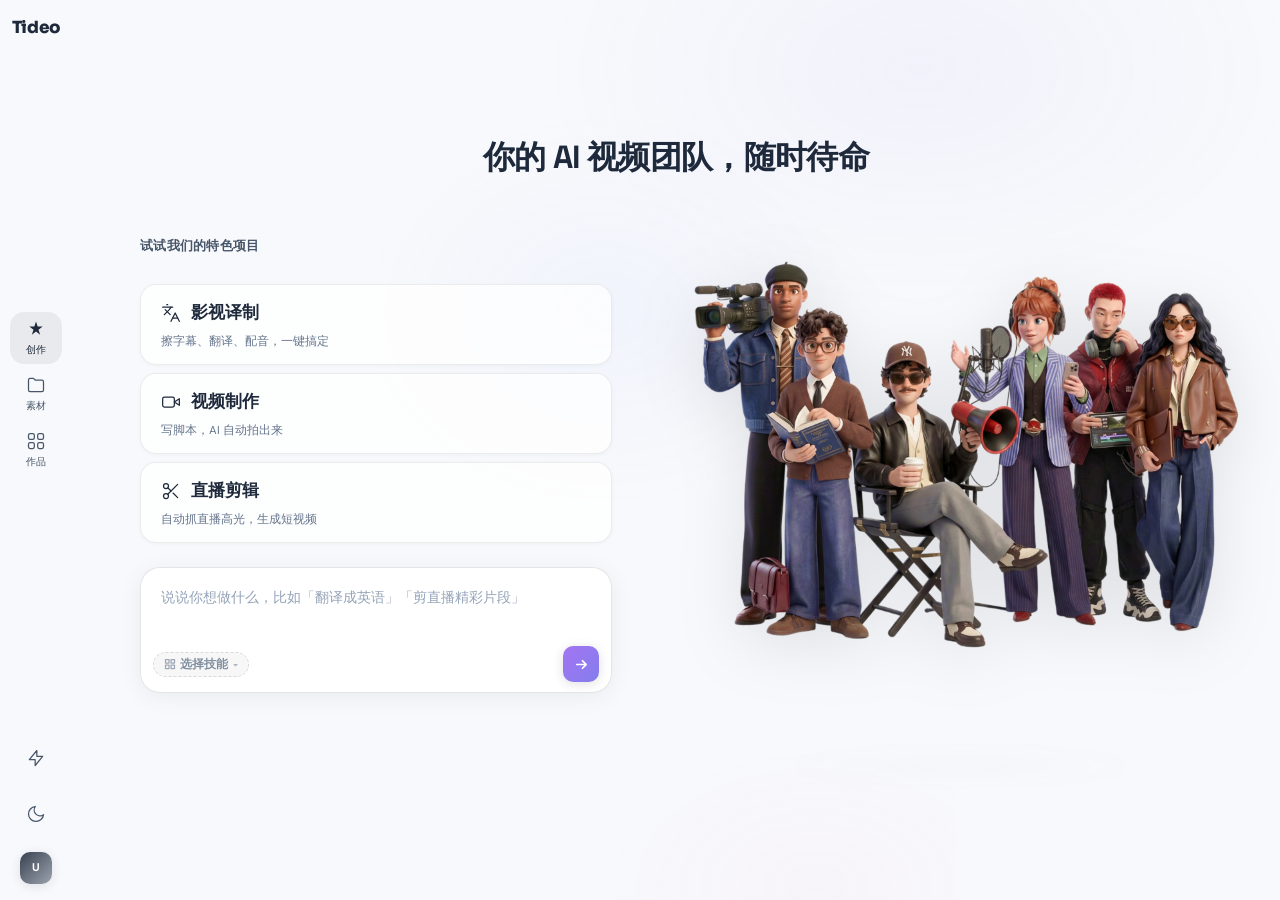
==== commit c20a2013: "feat: 手机版交互重构+文案优化（输入框吸底、技能横滑、聊天全屏、意图识别引导）" ====
--- a/app/create.html
+++ b/app/create.html
@@ -1496,6 +1496,140 @@
     [data-theme="light"] .theme-toggle-btn svg.icon-moon { display: block; }
     .theme-toggle-btn svg.icon-moon { display: none; }
     .theme-toggle-btn svg.icon-sun { display: block; }
+
+    /* ============================================
+       手机版适配（<= 768px）
+       交互模式重新设计，不是桌面版的缩小
+       ============================================ */
+    @media (max-width: 768px) {
+        /* --- 侧边栏 → 底部 Tab 栏 --- */
+        .icon-sidebar {
+            position: fixed !important; top: auto !important; bottom: 0 !important;
+            left: 0 !important; right: 0 !important; width: 100% !important; height: 52px !important;
+            flex-direction: row !important; padding: 0 !important;
+            border-right: none !important; border-top: 1px solid rgba(255,255,255,0.06) !important;
+            z-index: 200 !important; backdrop-filter: blur(24px) !important;
+            background: rgba(8,8,13,0.92) !important;
+        }
+        .icon-sidebar-logo { display: none !important; }
+        .icon-nav {
+            display: flex !important; flex-direction: row !important;
+            flex: 1; justify-content: space-around; align-items: center;
+            gap: 0 !important; padding: 0 !important;
+        }
+        .icon-nav-item {
+            flex-direction: column !important; gap: 1px !important;
+            font-size: 0.55rem !important; padding: 6px 0 4px !important;
+            min-width: 52px; text-align: center; opacity: 0.6;
+        }
+        .icon-nav-item.active { opacity: 1; }
+        .icon-nav-item svg { width: 20px !important; height: 20px !important; }
+        .icon-nav-bottom {
+            display: flex !important; flex-direction: row !important;
+            align-items: center; gap: 0 !important; padding: 0 !important; margin: 0 !important;
+        }
+        .icon-nav-bottom .icon-nav-item:not(.theme-toggle-btn) { display: none !important; }
+        .icon-nav-bottom .icon-nav-item { min-width: 40px; }
+        .icon-nav-avatar { width: 26px !important; height: 26px !important; font-size: 0.6rem !important; margin: 0 8px !important; }
+        .user-dropdown { bottom: 60px !important; top: auto !important; right: 8px !important; left: auto !important; }
+
+        /* --- 页面整体 --- */
+        .create-home { padding-bottom: 0 !important; }
+        .create-home::before, .create-home::after { display: none !important; }
+        .home-body { flex-direction: column !important; min-height: calc(100vh - 52px) !important; }
+
+        /* --- 左侧内容区（手机上占满） --- */
+        .home-left {
+            width: 100% !important; padding: 0 !important;
+            overflow: visible !important; max-height: none !important;
+            display: flex !important; flex-direction: column !important;
+            min-height: calc(100vh - 52px) !important;
+        }
+        /* 右侧装饰隐藏 */
+        .home-right { display: none !important; }
+
+        /* --- 英雄区精简 --- */
+        .home-hero-top {
+            padding: 16px 16px 8px !important;
+            flex-shrink: 0 !important;
+        }
+        .hero-title { font-size: 1.15rem !important; line-height: 1.35 !important; }
+        .hero-subtitle { font-size: 0.72rem !important; margin-top: 4px !important; }
+        /* 合照隐藏 — 手机不需要 */
+        .crew-group-photo-wrap, .crew-group-photo { display: none !important; }
+
+        /* --- 技能卡片：横向滚动小卡片 --- */
+        .skill-list-label { font-size: 0.62rem !important; padding: 0 16px !important; margin-bottom: 6px !important; }
+        .skill-list {
+            flex-direction: row !important; flex-wrap: nowrap !important;
+            gap: 8px !important; padding: 0 16px !important;
+            overflow-x: auto !important; -webkit-overflow-scrolling: touch;
+            scrollbar-width: none;
+        }
+        .skill-list::-webkit-scrollbar { display: none; }
+        .skill-item {
+            flex: 0 0 auto !important; width: 130px !important;
+            padding: 10px 12px !important; border-radius: 12px !important;
+        }
+        .skill-item-name { font-size: 0.78rem !important; gap: 6px !important; }
+        .skill-item-name svg { width: 16px !important; height: 16px !important; }
+        .skill-item-desc { font-size: 0.62rem !important; -webkit-line-clamp: 1; display: -webkit-box; -webkit-box-orient: vertical; overflow: hidden; }
+        .skill-item-arrow { display: none !important; }
+
+        /* --- 第二屏隐藏 --- */
+        .screen-2 { display: none !important; }
+
+        /* --- 输入框：吸底固定 --- */
+        .home-input-wrap {
+            position: fixed !important; bottom: 52px !important; left: 0 !important; right: 0 !important;
+            margin: 0 !important; padding: 8px 12px !important; z-index: 150 !important;
+            background: rgba(8,8,13,0.92) !important;
+            backdrop-filter: blur(20px) !important;
+            border-top: 1px solid rgba(255,255,255,0.05) !important;
+        }
+        .input-box {
+            border-radius: 14px !important;
+            box-shadow: 0 -2px 20px rgba(0,0,0,0.2) !important;
+        }
+        .input-rich {
+            min-height: 40px !important; max-height: 80px !important;
+            padding: 10px 14px 4px !important; font-size: 0.8rem !important;
+        }
+        .input-toolbar { padding: 3px 10px 6px !important; }
+
+        /* --- 配置胶囊（紧凑） --- */
+        .config-bar { flex-wrap: nowrap !important; overflow-x: auto !important; gap: 4px !important; scrollbar-width: none; }
+        .config-bar::-webkit-scrollbar { display: none; }
+        .cfg-capsule { font-size: 0.6rem !important; padding: 3px 7px !important; flex-shrink: 0 !important; }
+        .cfg-dropdown { min-width: 120px !important; bottom: calc(100% + 8px) !important; }
+
+        /* --- 附件区 --- */
+        .attach-bar { padding: 6px 10px 0 !important; }
+        .live-link-bar { padding: 3px 3px 3px 8px !important; border-radius: 8px !important; }
+        .live-link-input { font-size: 0.68rem !important; }
+        .live-link-paste { font-size: 0.6rem !important; padding: 4px 8px !important; }
+        .live-link-confirm { font-size: 0.65rem !important; padding: 4px 10px !important; }
+        .attach-guide { padding: 5px 10px !important; font-size: 0.68rem !important; }
+
+        /* --- 提交按钮 --- */
+        .input-submit-btn { width: 30px !important; height: 30px !important; }
+
+        /* --- 技能标签 --- */
+        .skill-tag { font-size: 0.65rem !important; padding: 3px 8px !important; }
+        .skill-tag-divider { display: none !important; }
+
+        /* --- toast --- */
+        .nudge-toast { font-size: 0.68rem !important; padding: 6px 10px !important; bottom: 120px !important; }
+
+        /* --- 角色详情弹窗 --- */
+        .char-detail-overlay + .char-detail-panel { width: 92% !important; max-width: none !important; }
+    }
+
+    @media (max-width: 480px) {
+        .hero-title { font-size: 1rem !important; }
+        .skill-item { width: 115px !important; }
+        .skill-item-name { font-size: 0.72rem !important; }
+    }
     </style>
 </head>
 <body class="creator-layout">
@@ -1554,7 +1688,7 @@
 
             <!-- 顶部居中标题 -->
             <div class="home-hero-top">
-                <h1 class="hero-title">欢迎来到专业级 <span class="gradient-word">AI 媒体工厂</span> <span style="background:linear-gradient(135deg,#f59e0b,#ec4899,#8b5cf6,#3b82f6);-webkit-background-clip:text;-webkit-text-fill-color:transparent;background-clip:text;font-size:1.1em">✦</span>，一起创作吧！</h1>
+                <h1 class="hero-title">你的 <span class="gradient-word">AI 视频团队</span>，随时待命</h1>
             </div>
 
             <!-- 下方左右分栏 -->
@@ -1569,21 +1703,21 @@
                             <svg class="skill-item-icon" width="20" height="20" viewBox="0 0 24 24" fill="none" stroke="currentColor" stroke-width="1.5" stroke-linecap="round" stroke-linejoin="round"><path d="m5 8 6 6"/><path d="m4 14 6-6 2-3"/><path d="M2 5h12"/><path d="M7 2h1"/><path d="m22 22-5-10-5 10"/><path d="M14 18h6"/></svg>
                             影视译制
                         </div>
-                        <div class="skill-item-desc">擦除原生字幕与水印，翻译新字幕并重新配音</div>
+                        <div class="skill-item-desc">擦字幕、翻译、配音，一键搞定</div>
                     </div>
                     <div class="skill-item skill-item--generate" data-skill="generate">
                         <div class="skill-item-name">
                             <svg class="skill-item-icon" width="20" height="20" viewBox="0 0 24 24" fill="none" stroke="currentColor" stroke-width="1.5" stroke-linecap="round" stroke-linejoin="round"><path d="m22 8-6 4 6 4V8Z"/><rect width="14" height="12" x="2" y="6" rx="2" ry="2"/></svg>
                             视频制作
                         </div>
-                        <div class="skill-item-desc">根据分镜和脚本，生成连贯完整的视频</div>
+                        <div class="skill-item-desc">写脚本，AI 自动拍出来</div>
                     </div>
                     <div class="skill-item skill-item--livestream" data-skill="livestream">
                         <div class="skill-item-name">
                             <svg class="skill-item-icon" width="20" height="20" viewBox="0 0 24 24" fill="none" stroke="currentColor" stroke-width="1.5" stroke-linecap="round" stroke-linejoin="round"><circle cx="6" cy="6" r="3"/><circle cx="6" cy="18" r="3"/><line x1="20" y1="4" x2="8.12" y2="15.88"/><line x1="14.47" y1="14.48" x2="20" y2="20"/><line x1="8.12" y1="8.12" x2="12" y2="12"/></svg>
                             直播剪辑
                         </div>
-                        <div class="skill-item-desc">一边直播，一边自动剪辑，生成媒体素材</div>
+                        <div class="skill-item-desc">自动抓直播高光，生成短视频</div>
                     </div>
                 </div>
 
@@ -1596,7 +1730,7 @@
                     </div>
                     <div class="input-box" id="inputBox">
                         <div class="attach-bar" id="attachBar"></div>
-                        <div class="input-rich" id="mainInput" contenteditable="true" data-placeholder="或者试试使用我们研发的"媒体技能""></div>
+                        <div class="input-rich" id="mainInput" contenteditable="true" data-placeholder="说说你想做什么，比如「翻译成英语」「剪直播精彩片段」"></div>
                         <div class="input-toolbar">
                             <div class="input-left">
                                 <div class="config-bar" id="configBar"></div>
@@ -1990,7 +2124,7 @@
                 inputEl.innerHTML = '';
             }
             inputEl.classList.remove('has-template');
-            inputEl.setAttribute('data-placeholder', '描述你想做的事，比如「把这个视频翻译成英语」');
+            inputEl.setAttribute('data-placeholder', '说说你想做什么，比如「翻译成英语」「剪直播精彩片段」');
             document.getElementById('crewGroupPhoto').classList.remove('skill-active', 'skill-translate', 'skill-generate', 'skill-livestream', 'skill-solo', 'skill-erase', 'skill-subtitle', 'skill-voiceover');
         }
         function updateUI() {
--- a/app/style.css
+++ b/app/style.css
@@ -5004,3 +5004,63 @@
 [data-theme="light"] .creator-hero-glow {
     opacity: 0.4;
 }
+
+/* ============================================
+   全局手机版适配（<= 768px）
+   ============================================ */
+@media (max-width: 768px) {
+    /* 侧边栏 → 底部 tab 栏（.sidebar 和 .icon-sidebar 通吃） */
+    .sidebar, .icon-sidebar {
+        position: fixed !important; top: auto !important; bottom: 0 !important;
+        left: 0 !important; right: 0 !important; width: 100% !important; height: 56px !important;
+        flex-direction: row !important; padding: 0 8px !important;
+        border-right: none !important; border-top: 1px solid rgba(255,255,255,0.08) !important;
+        z-index: 200 !important; background: rgba(8,8,13,0.95) !important;
+        backdrop-filter: blur(20px) !important;
+    }
+    .sidebar-logo, .icon-sidebar-logo { display: none !important; }
+    .sidebar-nav, .icon-nav {
+        display: flex !important; flex-direction: row !important;
+        flex: 1; justify-content: space-around; align-items: center;
+        gap: 0 !important; padding: 0 !important;
+    }
+    .sidebar-nav a, .sidebar-nav-item, .icon-nav-item {
+        flex-direction: column !important; gap: 2px !important;
+        font-size: 0.6rem !important; padding: 6px 8px !important;
+        min-width: 48px; text-align: center;
+    }
+    .sidebar-nav a svg, .sidebar-nav-item svg, .icon-nav-item svg { width: 18px !important; height: 18px !important; }
+    .sidebar-bottom, .icon-nav-bottom {
+        display: flex !important; flex-direction: row !important;
+        align-items: center; gap: 0 !important; padding: 0 !important; margin: 0 !important;
+    }
+    .icon-nav-bottom .icon-nav-item:not(.theme-toggle-btn) { display: none !important; }
+    .icon-nav-avatar { width: 28px !important; height: 28px !important; font-size: 0.65rem !important; margin: 0 8px !important; }
+    .user-dropdown { bottom: 64px !important; top: auto !important; right: 8px !important; left: auto !important; }
+
+    /* 主内容区不再偏移 */
+    .main-content, .page-content, .creator-main, [class*="content-area"] {
+        margin-left: 0 !important; padding-bottom: 64px !important;
+    }
+    body { padding-bottom: 56px; }
+
+    /* 通用页面标题 */
+    .page-title, .entry-title { font-size: 1.2rem !important; }
+    .page-header { padding: 16px !important; }
+
+    /* 卡片网格 */
+    .card-grid, .task-grid, .media-grid {
+        grid-template-columns: 1fr !important;
+        gap: 10px !important; padding: 0 12px !important;
+    }
+
+    /* 全局输入框 */
+    .search-bar, .filter-bar { padding: 0 12px !important; }
+
+    /* 结果页 / 素材页通用 */
+    .result-card, .media-card { border-radius: 12px !important; }
+}
+
+@media (max-width: 480px) {
+    .page-title, .entry-title { font-size: 1.05rem !important; }
+}
